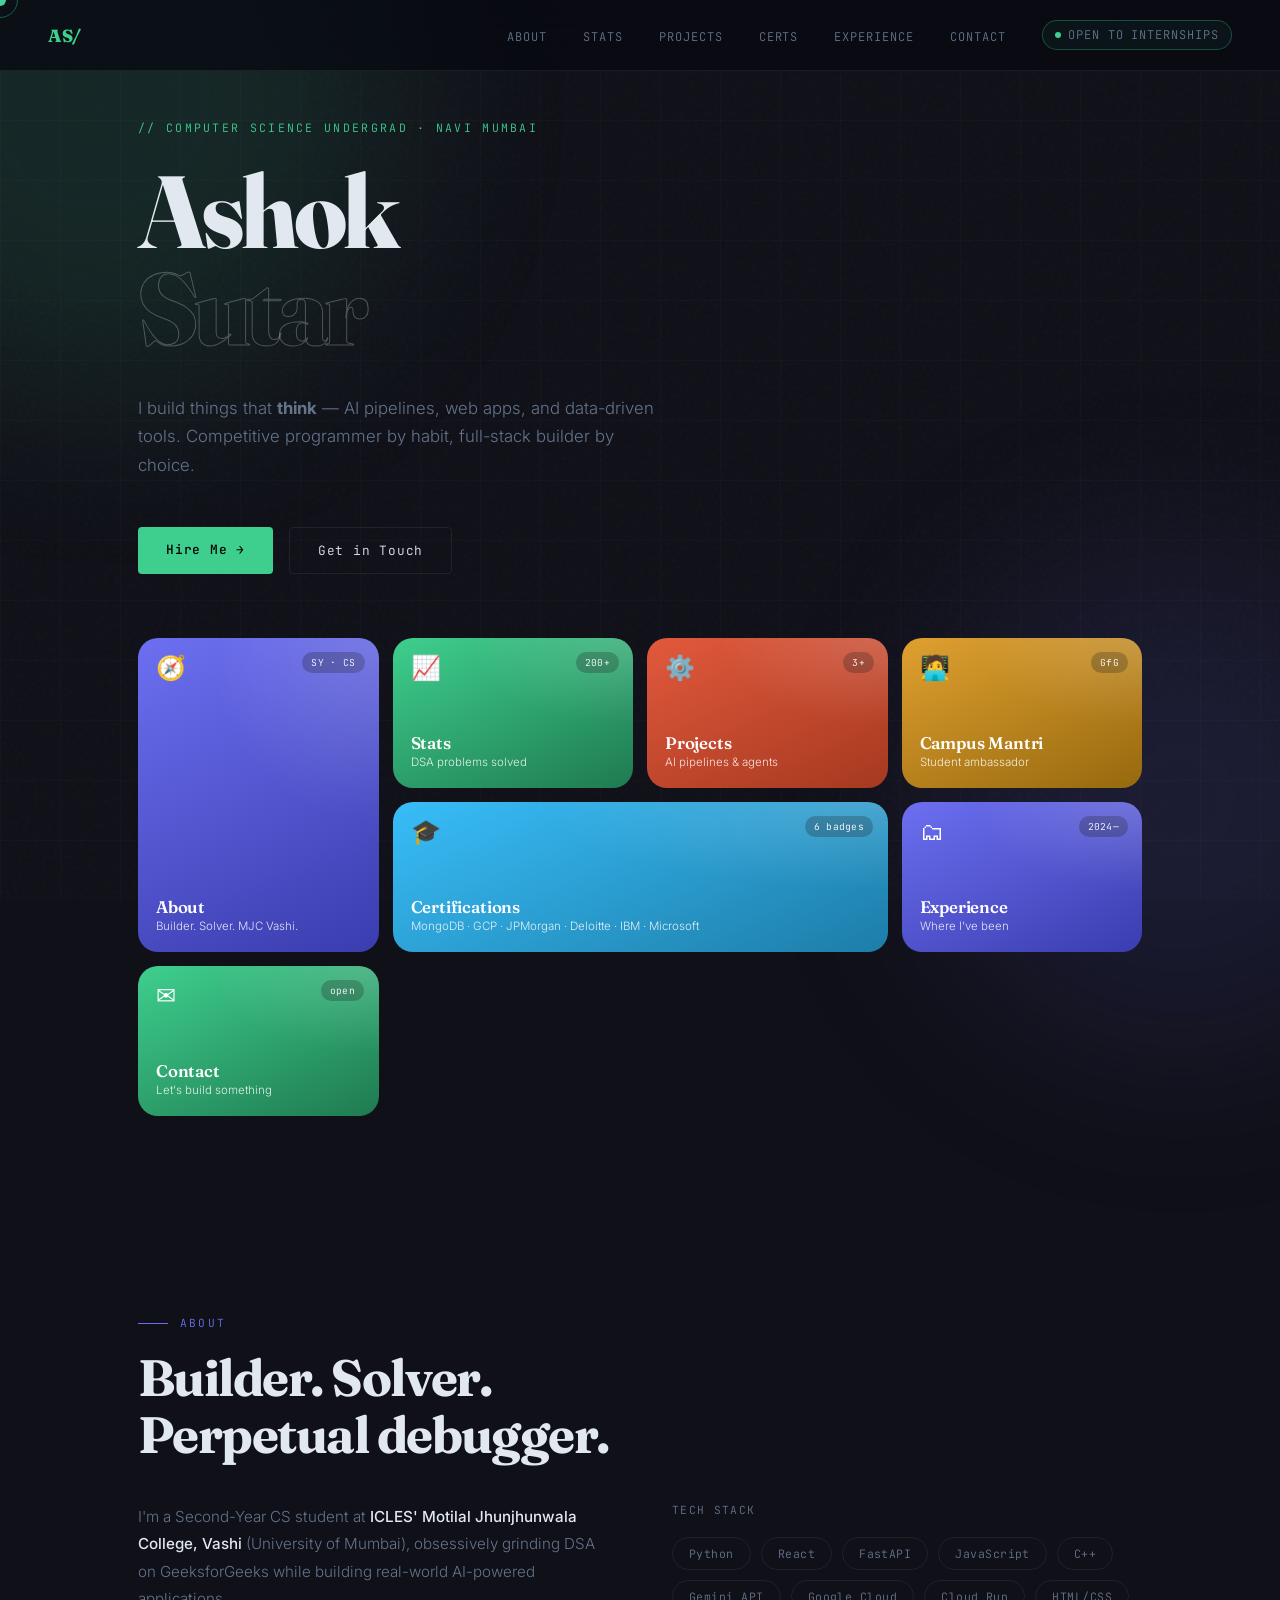
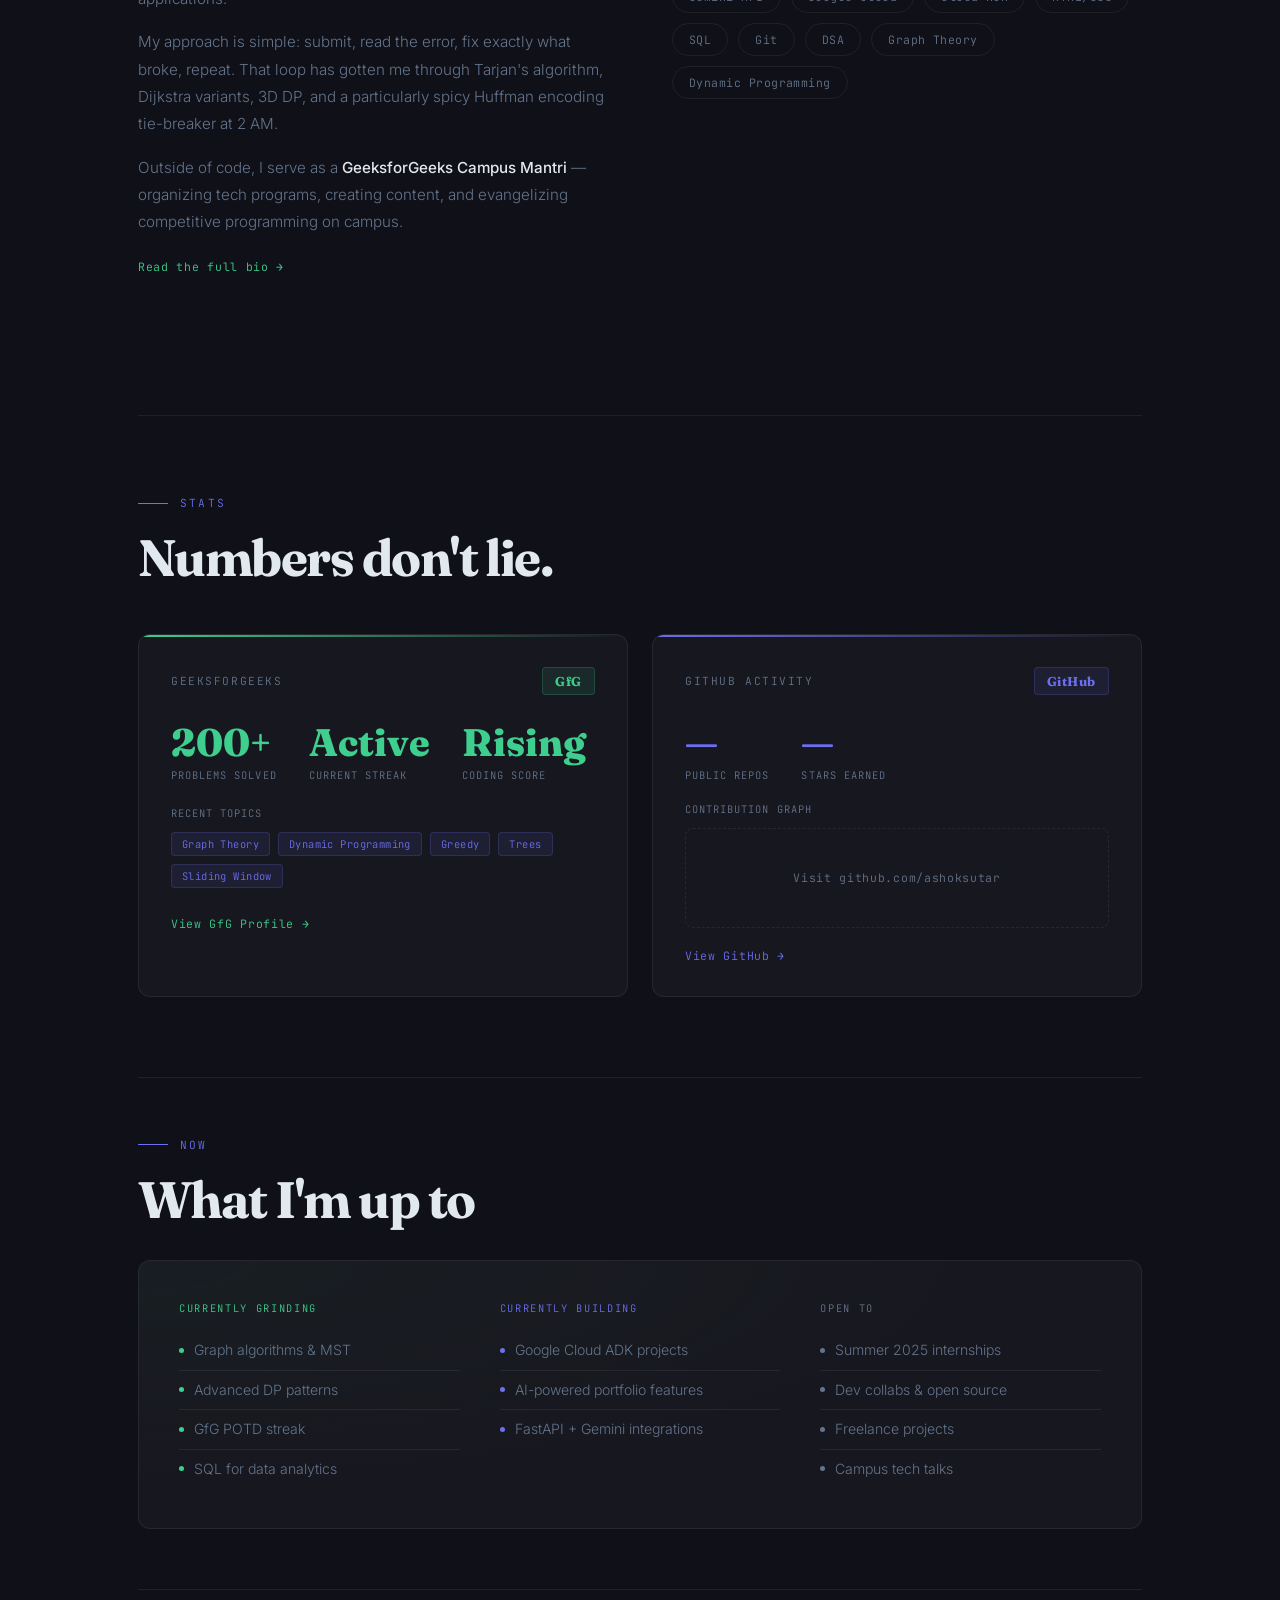
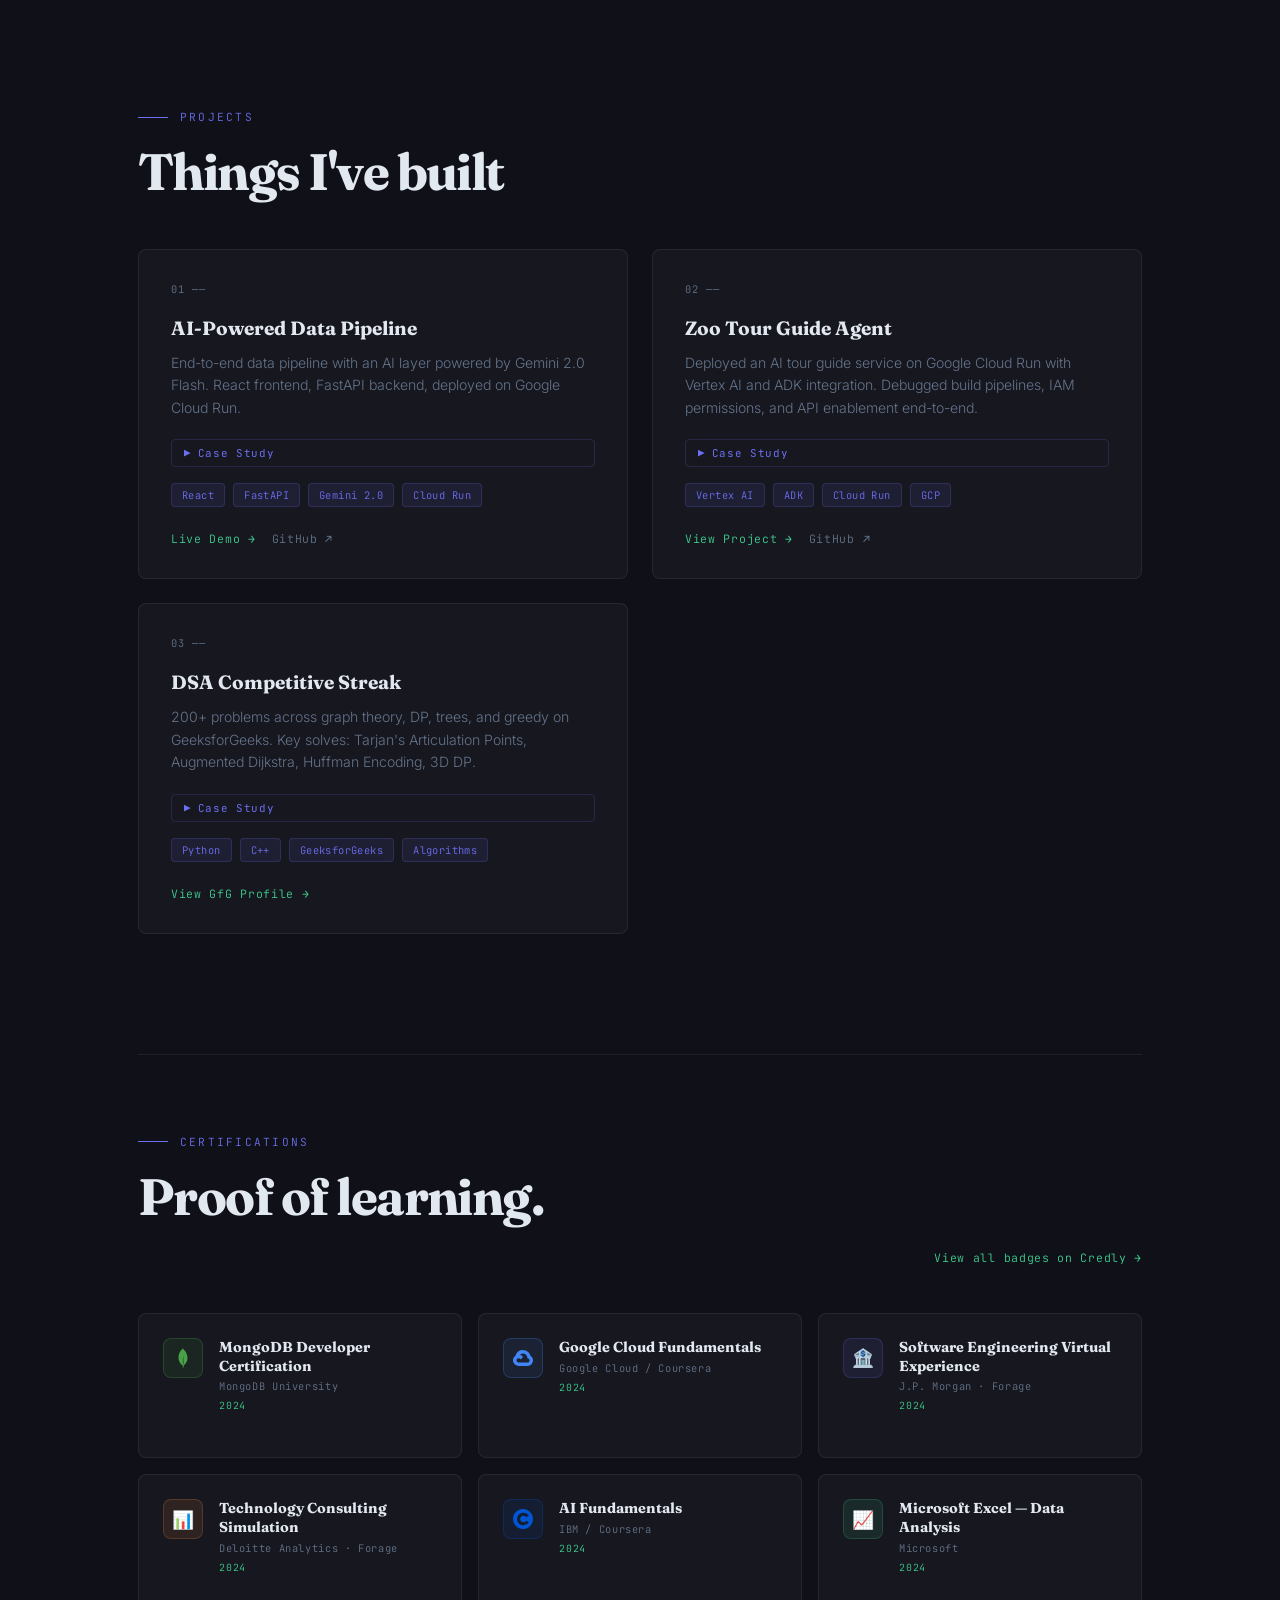
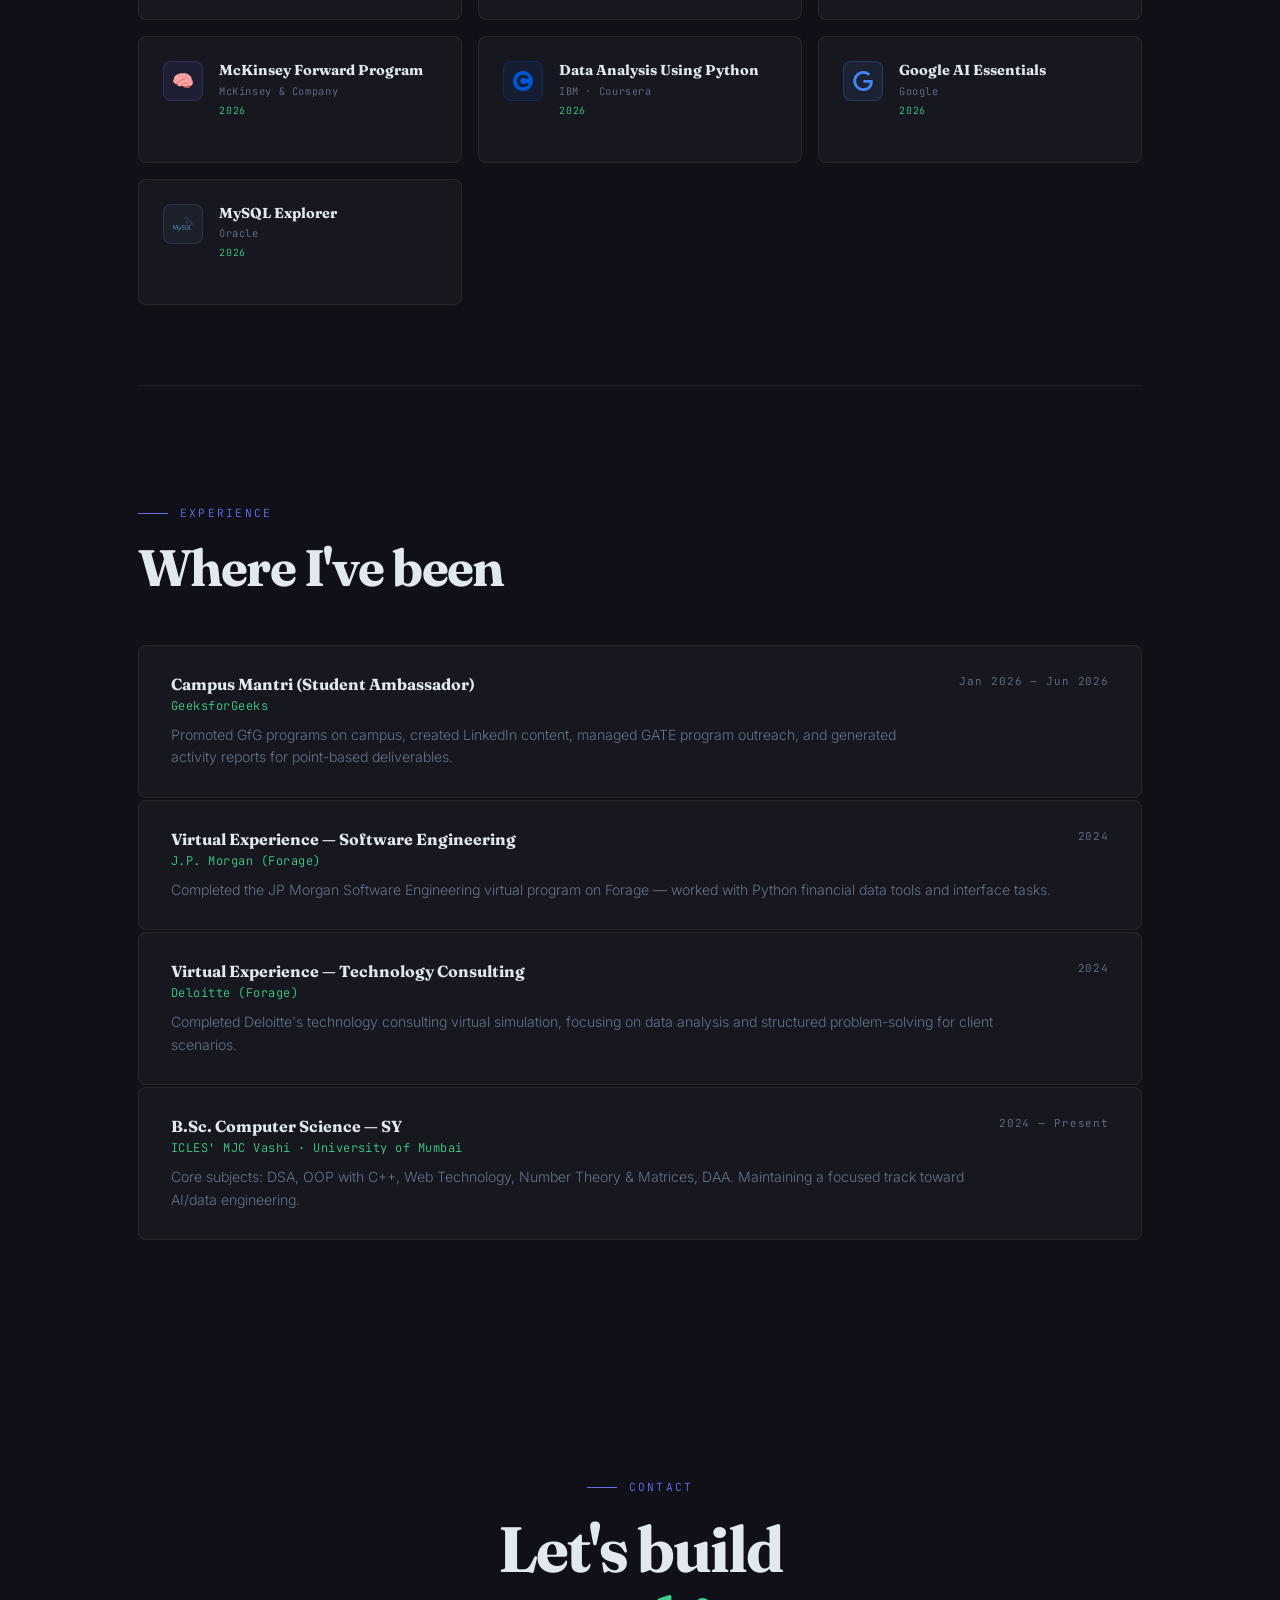
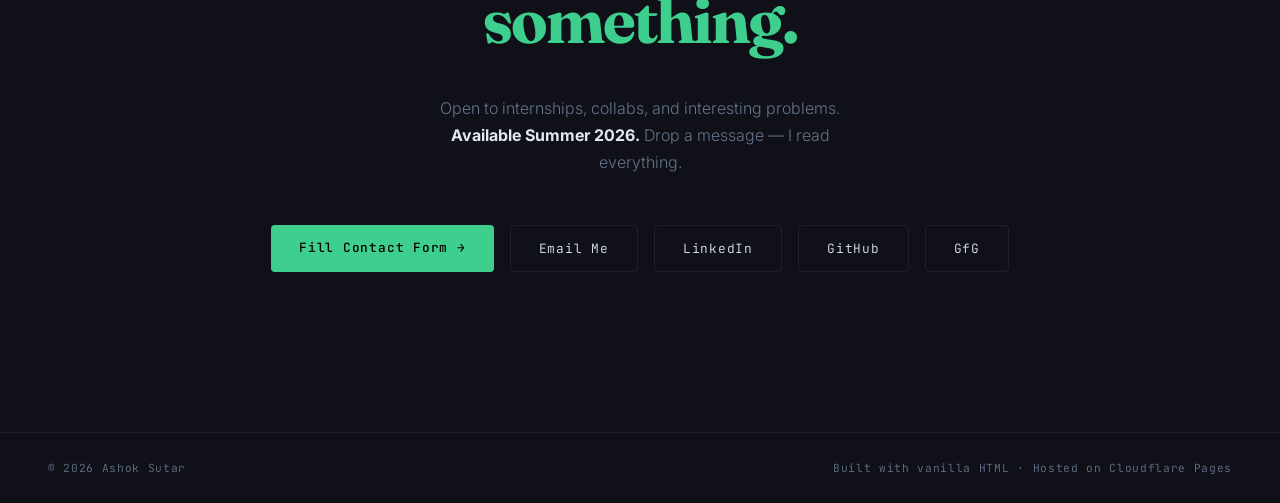
==== Website Data/index.html @ 2253611f "Revert Credly link to hyphenated username" ====
<!DOCTYPE html>
<html lang="en">
<head>
  <meta charset="UTF-8" />
  <meta name="viewport" content="width=device-width, initial-scale=1.0" />
  <title>Ashok | CS Undergrad & Builder</title>
  <link rel="icon" type="image/svg+xml" href="/favicon.svg" />
  <link rel="icon" type="image/png" sizes="32x32" href="/favicon-32.png" />
  <link rel="icon" type="image/png" sizes="16x16" href="/favicon-16.png" />
  <link rel="apple-touch-icon" sizes="180x180" href="/apple-touch-icon.png" />
  <link rel="icon" type="image/png" sizes="192x192" href="/icon-192.png" />

  <meta name="description" content="Ashok Sutar — CS undergrad and builder. AI pipelines, web apps, and data-driven tools. 200+ DSA problems solved." />
  <meta property="og:type" content="website" />
  <meta property="og:url" content="https://ashoksutar.me/" />
  <meta property="og:title" content="Ashok Sutar | CS Undergrad & Builder" />
  <meta property="og:description" content="I build things that think — AI pipelines, web apps, and data-driven tools. Competitive programmer by habit, full-stack builder by choice." />
  <meta property="og:image" content="https://ashoksutar.me/og-image.png" />
  <meta property="og:image:width" content="1200" />
  <meta property="og:image:height" content="630" />
  <meta name="twitter:card" content="summary_large_image" />
  <meta name="twitter:title" content="Ashok Sutar | CS Undergrad & Builder" />
  <meta name="twitter:description" content="I build things that think — AI pipelines, web apps, and data-driven tools." />
  <meta name="twitter:image" content="https://ashoksutar.me/og-image.png" />
  <meta name="theme-color" content="#101018" />
  <link rel="preconnect" href="https://fonts.googleapis.com" />
  <link rel="preconnect" href="https://fonts.gstatic.com" crossorigin />
  <link href="https://fonts.googleapis.com/css2?family=Fraunces:ital,opsz,wght@0,9..144,400;0,9..144,600;0,9..144,700;1,9..144,500&family=JetBrains+Mono:wght@400;500;600&family=Inter:wght@300;400;500;600&display=swap" rel="stylesheet" />
  <style>
    *, *::before, *::after { box-sizing: border-box; margin: 0; padding: 0; }

    :root {
      --bg: #101018;
      --surface: #0d1117;
      --border: rgba(255,255,255,0.07);
      --accent: #3ECF8E;
      --accent2: #6C6FF0;
      --coral: #E2593D;
      --gold: #E0A030;
      --sky: #38BDF8;
      --text: #e2e8f0;
      --muted: #64748b;
      --card: rgba(255,255,255,0.03);
    }

    html { scroll-behavior: smooth; }

    body {
      background: var(--bg);
      color: var(--text);
      font-family: 'Inter', sans-serif;
      font-weight: 300;
      overflow-x: hidden;
      cursor: none;
    }

    /* Custom cursor */
    #cursor {
      width: 12px; height: 12px;
      background: var(--accent);
      border-radius: 50%;
      position: fixed;
      pointer-events: none;
      z-index: 9999;
      transform: translate(-50%, -50%);
      transition: transform 0.08s, width 0.2s, height 0.2s, opacity 0.2s;
      mix-blend-mode: screen;
    }
    #cursor-ring {
      width: 36px; height: 36px;
      border: 1px solid rgba(62,207,142,0.4);
      border-radius: 50%;
      position: fixed;
      pointer-events: none;
      z-index: 9998;
      transform: translate(-50%, -50%);
      transition: transform 0.18s ease, width 0.2s, height 0.2s;
    }

    body::before {
      content: '';
      position: fixed;
      inset: 0;
      background-image: url("data:image/svg+xml,%3Csvg viewBox='0 0 256 256' xmlns='http://www.w3.org/2000/svg'%3E%3Cfilter id='noise'%3E%3CfeTurbulence type='fractalNoise' baseFrequency='0.9' numOctaves='4' stitchTiles='stitch'/%3E%3C/filter%3E%3Crect width='100%25' height='100%25' filter='url(%23noise)' opacity='0.04'/%3E%3C/svg%3E");
      pointer-events: none;
      z-index: 0;
      opacity: 0.6;
    }

    body::after {
      content: '';
      position: fixed;
      inset: 0;
      background-image:
        linear-gradient(rgba(255,255,255,0.02) 1px, transparent 1px),
        linear-gradient(90deg, rgba(255,255,255,0.02) 1px, transparent 1px);
      background-size: 60px 60px;
      pointer-events: none;
      z-index: 0;
    }

    /* NAV */
    nav {
      position: fixed;
      top: 0; left: 0; right: 0;
      z-index: 100;
      padding: 20px 48px;
      display: flex;
      justify-content: space-between;
      align-items: center;
      background: rgba(6,8,16,0.7);
      backdrop-filter: blur(16px);
      border-bottom: 1px solid var(--border);
    }
    .nav-logo {
      font-family: 'Fraunces', serif;
      font-weight: 800;
      font-size: 1.1rem;
      letter-spacing: -0.02em;
      color: var(--accent);
    }
    .nav-links {
      display: flex;
      gap: 36px;
      list-style: none;
      align-items: center;
    }
    .nav-links a {
      font-family: 'JetBrains Mono', monospace;
      font-size: 0.75rem;
      color: var(--muted);
      text-decoration: none;
      letter-spacing: 0.08em;
      text-transform: uppercase;
      transition: color 0.2s;
    }
    .nav-links a:hover { color: var(--accent); }

    /* Open to Work badge in nav */
    .nav-otw {
      display: flex;
      align-items: center;
      gap: 7px;
      font-family: 'JetBrains Mono', monospace;
      font-size: 0.68rem;
      letter-spacing: 0.06em;
      color: var(--accent);
      border: 1px solid rgba(62,207,142,0.3);
      padding: 6px 12px;
      border-radius: 100px;
      background: rgba(62,207,142,0.06);
      text-decoration: none;
      transition: all 0.2s;
      white-space: nowrap;
    }
    .nav-otw:hover { background: rgba(62,207,142,0.12); border-color: var(--accent); }
    .nav-otw-dot {
      width: 6px; height: 6px;
      background: var(--accent);
      border-radius: 50%;
      animation: pulse 1.8s infinite;
      flex-shrink: 0;
    }
    @keyframes pulse {
      0%, 100% { opacity: 1; transform: scale(1); }
      50% { opacity: 0.4; transform: scale(0.7); }
    }

    section { position: relative; z-index: 1; }

    /* HERO */
    #hero {
      min-height: 100vh;
      display: flex;
      flex-direction: column;
      justify-content: center;
      padding: 120px 48px 80px;
      max-width: 1100px;
      margin: 0 auto;
    }

    .hero-label {
      font-family: 'JetBrains Mono', monospace;
      font-size: 0.72rem;
      letter-spacing: 0.2em;
      color: var(--accent);
      text-transform: uppercase;
      margin-bottom: 28px;
      opacity: 0;
      animation: fadeUp 0.6s 0.2s forwards;
    }

    h1 {
      font-family: 'Fraunces', serif;
      font-weight: 800;
      font-size: clamp(3.5rem, 8vw, 7rem);
      line-height: 0.95;
      letter-spacing: -0.04em;
      opacity: 0;
      animation: fadeUp 0.7s 0.35s forwards;
    }

    h1 .line-2 {
      display: block;
      color: transparent;
      -webkit-text-stroke: 1px rgba(255,255,255,0.25);
    }

    h1 .highlight {
      position: relative;
      display: inline-block;
    }
    h1 .highlight::after {
      content: '';
      position: absolute;
      bottom: 6px; left: 0; right: 0;
      height: 4px;
      background: var(--accent);
      transform: scaleX(0);
      transform-origin: left;
      animation: lineReveal 0.5s 1s forwards;
    }

    @keyframes lineReveal { to { transform: scaleX(1); } }

    .hero-sub {
      max-width: 520px;
      font-size: 1.05rem;
      line-height: 1.7;
      color: var(--muted);
      margin-top: 36px;
      opacity: 0;
      animation: fadeUp 0.6s 0.55s forwards;
    }

    .hero-cta {
      display: flex;
      gap: 16px;
      margin-top: 48px;
      flex-wrap: wrap;
      opacity: 0;
      animation: fadeUp 0.6s 0.7s forwards;
    }

    .btn {
      font-family: 'JetBrains Mono', monospace;
      font-size: 0.8rem;
      letter-spacing: 0.06em;
      padding: 14px 28px;
      border-radius: 4px;
      text-decoration: none;
      transition: all 0.2s;
      cursor: none;
    }
    .btn-primary {
      background: var(--accent);
      color: #000;
      font-weight: 500;
    }
    .btn-primary:hover { background: #86efac; transform: translateY(-2px); }
    .btn-ghost {
      border: 1px solid var(--border);
      color: var(--text);
    }
    .btn-ghost:hover { border-color: var(--accent); color: var(--accent); transform: translateY(-2px); }

    .hero-stats {
      display: flex;
      gap: 48px;
      margin-top: 72px;
      padding-top: 40px;
      border-top: 1px solid var(--border);
      opacity: 0;
      animation: fadeUp 0.6s 0.85s forwards;
      flex-wrap: wrap;
    }
    .stat-num {
      font-family: 'Fraunces', serif;
      font-size: 2rem;
      font-weight: 800;
      color: var(--accent);
    }
    .stat-num.loading {
      opacity: 0.4;
      font-size: 1.2rem;
    }
    .stat-label {
      font-family: 'JetBrains Mono', monospace;
      font-size: 0.7rem;
      letter-spacing: 0.1em;
      color: var(--muted);
      text-transform: uppercase;
      margin-top: 4px;
    }

    @keyframes fadeUp {
      from { opacity: 0; transform: translateY(24px); }
      to { opacity: 1; transform: translateY(0); }
    }

    /* SPRINGBOARD TILE GRID */
    .springboard {
      display: grid;
      grid-template-columns: repeat(4, 1fr);
      grid-auto-rows: 150px;
      gap: 14px;
      margin-top: 64px;
      opacity: 0;
      animation: fadeUp 0.6s 0.85s forwards;
    }
    .tile {
      position: relative;
      border-radius: 20px;
      padding: 18px;
      display: flex;
      flex-direction: column;
      justify-content: space-between;
      text-decoration: none;
      color: #fff;
      overflow: hidden;
      cursor: none;
      transition: transform 0.25s cubic-bezier(.2,.8,.2,1), box-shadow 0.25s;
      isolation: isolate;
    }
    .tile:hover { transform: translateY(-5px) scale(1.02); box-shadow: 0 16px 34px rgba(0,0,0,0.4); }
    .tile::after {
      content: '';
      position: absolute; inset: 0;
      background: radial-gradient(120% 100% at 100% 0%, rgba(255,255,255,0.16), transparent 60%);
      pointer-events: none;
    }
    .tile-glyph { font-size: 1.5rem; line-height: 1; }
    .tile-title {
      font-family: 'Fraunces', serif;
      font-weight: 600;
      font-size: 1.05rem;
      letter-spacing: -0.01em;
      margin-top: auto;
    }
    .tile-sub {
      font-family: 'Inter', sans-serif;
      font-size: 0.72rem;
      opacity: 0.85;
      margin-top: 2px;
      line-height: 1.3;
    }
    .tile-tag {
      position: absolute; top: 14px; right: 14px;
      font-family: 'JetBrains Mono', monospace;
      font-size: 0.6rem;
      padding: 4px 9px;
      border-radius: 999px;
      background: rgba(0,0,0,0.25);
      backdrop-filter: blur(4px);
      letter-spacing: 0.03em;
    }
    .t-forest { background: linear-gradient(155deg, var(--accent), #1F7A50); }
    .t-indigo { background: linear-gradient(155deg, var(--accent2), #3A3DAE); }
    .t-coral  { background: linear-gradient(155deg, var(--coral), #A5391F); }
    .t-sky    { background: linear-gradient(155deg, var(--sky), #1D7DA8); }
    .t-gold   { background: linear-gradient(155deg, var(--gold), #96690E); }
    .t-span2  { grid-column: span 2; }
    .t-row2   { grid-row: span 2; }

    @media (max-width: 768px) {
      .springboard { grid-template-columns: repeat(2, 1fr); grid-auto-rows: 130px; }
      .t-row2 { grid-row: span 1; }
    }

    /* ABOUT */
    #about {
      padding: 120px 48px;
      max-width: 1100px;
      margin: 0 auto;
    }

    .section-tag {
      font-family: 'JetBrains Mono', monospace;
      font-size: 0.7rem;
      letter-spacing: 0.2em;
      color: var(--accent2);
      text-transform: uppercase;
      margin-bottom: 20px;
      display: flex;
      align-items: center;
      gap: 12px;
    }
    .section-tag::before {
      content: '';
      width: 30px;
      height: 1px;
      background: var(--accent2);
    }

    h2 {
      font-family: 'Fraunces', serif;
      font-weight: 700;
      font-size: clamp(2rem, 4vw, 3.2rem);
      letter-spacing: -0.03em;
      line-height: 1.1;
      margin-bottom: 40px;
    }

    .about-grid {
      display: grid;
      grid-template-columns: 1fr 1fr;
      gap: 64px;
      align-items: start;
    }

    .about-text p {
      color: var(--muted);
      line-height: 1.8;
      font-size: 0.95rem;
      margin-bottom: 16px;
    }
    .about-text p strong { color: var(--text); font-weight: 500; }

    .skills-grid {
      display: flex;
      flex-wrap: wrap;
      gap: 10px;
    }

    .skill-pill {
      font-family: 'JetBrains Mono', monospace;
      font-size: 0.72rem;
      padding: 8px 16px;
      border: 1px solid var(--border);
      border-radius: 100px;
      color: var(--muted);
      transition: all 0.2s;
      letter-spacing: 0.04em;
    }
    .skill-pill:hover {
      border-color: var(--accent);
      color: var(--accent);
      background: rgba(62,207,142,0.05);
    }

    /* DSA STATS */
    #dsa-stats {
      padding: 80px 48px;
      max-width: 1100px;
      margin: 0 auto;
    }

    .stats-wrapper {
      display: grid;
      grid-template-columns: 1fr 1fr;
      gap: 24px;
      margin-top: 48px;
    }

    .stats-card {
      background: var(--card);
      border: 1px solid var(--border);
      border-radius: 12px;
      padding: 32px;
      transition: all 0.3s;
      position: relative;
      overflow: hidden;
    }
    .stats-card::before {
      content: '';
      position: absolute;
      top: 0; left: 0; right: 0;
      height: 2px;
      background: linear-gradient(90deg, var(--accent), transparent);
    }
    .stats-card.accent2::before {
      background: linear-gradient(90deg, var(--accent2), transparent);
    }
    .stats-card:hover { border-color: rgba(255,255,255,0.14); transform: translateY(-3px); }

    .stats-card-header {
      display: flex;
      align-items: center;
      justify-content: space-between;
      margin-bottom: 28px;
    }
    .stats-card-title {
      font-family: 'JetBrains Mono', monospace;
      font-size: 0.7rem;
      letter-spacing: 0.14em;
      text-transform: uppercase;
      color: var(--muted);
    }
    .stats-card-logo {
      font-family: 'Fraunces', serif;
      font-size: 0.8rem;
      font-weight: 700;
      padding: 5px 12px;
      border-radius: 4px;
      letter-spacing: 0.04em;
    }
    .logo-gfg { background: rgba(62,207,142,0.1); color: var(--accent); border: 1px solid rgba(62,207,142,0.2); }
    .logo-gh { background: rgba(108,111,240,0.1); color: var(--accent2); border: 1px solid rgba(108,111,240,0.2); }

    .stats-numbers {
      display: flex;
      gap: 32px;
      flex-wrap: wrap;
    }
    .stats-num-item { }
    .stats-big-num {
      font-family: 'Fraunces', serif;
      font-size: 2.4rem;
      font-weight: 800;
      color: var(--accent);
      line-height: 1;
      transition: all 0.3s;
    }
    .stats-big-num.purple { color: var(--accent2); }
    .stats-big-num.loading-num {
      font-size: 1rem;
      opacity: 0.4;
      font-family: 'JetBrains Mono', monospace;
    }
    .stats-num-label {
      font-family: 'JetBrains Mono', monospace;
      font-size: 0.65rem;
      color: var(--muted);
      letter-spacing: 0.1em;
      text-transform: uppercase;
      margin-top: 6px;
    }

    /* GitHub contribution graph */
    .gh-graph-container {
      margin-top: 20px;
    }
    .gh-graph-img {
      width: 100%;
      border-radius: 8px;
      opacity: 0.85;
      filter: saturate(0.8) hue-rotate(100deg) brightness(0.9);
      transition: opacity 0.3s;
    }
    .gh-graph-img:hover { opacity: 1; }
    .gh-graph-fallback {
      display: flex;
      align-items: center;
      justify-content: center;
      height: 100px;
      border: 1px dashed var(--border);
      border-radius: 8px;
      font-family: 'JetBrains Mono', monospace;
      font-size: 0.72rem;
      color: var(--muted);
      letter-spacing: 0.06em;
    }

    /* Activity mini-grid */
    .activity-grid {
      display: flex;
      flex-wrap: wrap;
      gap: 3px;
      margin-top: 20px;
    }
    .activity-cell {
      width: 12px;
      height: 12px;
      border-radius: 2px;
      background: var(--border);
      transition: background 0.3s;
    }
    .activity-cell.l1 { background: rgba(62,207,142,0.2); }
    .activity-cell.l2 { background: rgba(62,207,142,0.45); }
    .activity-cell.l3 { background: rgba(62,207,142,0.7); }
    .activity-cell.l4 { background: var(--accent); }

    /* PROJECTS */
    #projects {
      padding: 120px 48px;
      max-width: 1100px;
      margin: 0 auto;
    }

    .projects-grid {
      display: grid;
      grid-template-columns: repeat(auto-fill, minmax(320px, 1fr));
      gap: 24px;
      margin-top: 48px;
    }

    .project-card {
      background: var(--card);
      border: 1px solid var(--border);
      border-radius: 8px;
      padding: 32px;
      transition: all 0.3s;
      position: relative;
      overflow: hidden;
      display: flex;
      flex-direction: column;
    }
    .project-card::before {
      content: '';
      position: absolute;
      top: 0; left: 0; right: 0;
      height: 2px;
      background: linear-gradient(90deg, var(--accent), var(--accent2));
      transform: scaleX(0);
      transform-origin: left;
      transition: transform 0.3s;
    }
    .project-card:hover { border-color: rgba(255,255,255,0.15); transform: translateY(-4px); }
    .project-card:hover::before { transform: scaleX(1); }

    .project-num {
      font-family: 'JetBrains Mono', monospace;
      font-size: 0.65rem;
      color: var(--muted);
      letter-spacing: 0.1em;
      margin-bottom: 20px;
    }

    .project-title {
      font-family: 'Fraunces', serif;
      font-size: 1.2rem;
      font-weight: 700;
      margin-bottom: 12px;
    }

    .project-desc {
      font-size: 0.88rem;
      color: var(--muted);
      line-height: 1.6;
      margin-bottom: 20px;
    }

    /* Case study expand */
    .case-study-toggle {
      font-family: 'JetBrains Mono', monospace;
      font-size: 0.68rem;
      color: var(--accent2);
      letter-spacing: 0.06em;
      background: none;
      border: 1px solid rgba(108,111,240,0.2);
      padding: 6px 12px;
      border-radius: 4px;
      cursor: none;
      transition: all 0.2s;
      margin-bottom: 16px;
      display: inline-flex;
      align-items: center;
      gap: 6px;
    }
    .case-study-toggle:hover { background: rgba(108,111,240,0.08); border-color: var(--accent2); }

    .case-study-body {
      display: none;
      margin-bottom: 20px;
      padding: 20px;
      background: rgba(108,111,240,0.04);
      border: 1px solid rgba(108,111,240,0.1);
      border-radius: 8px;
      animation: fadeUp 0.3s forwards;
    }
    .case-study-body.open { display: block; }

    .cs-row {
      display: grid;
      grid-template-columns: 80px 1fr;
      gap: 12px;
      margin-bottom: 14px;
      font-size: 0.82rem;
    }
    .cs-row:last-child { margin-bottom: 0; }
    .cs-label {
      font-family: 'JetBrains Mono', monospace;
      font-size: 0.65rem;
      color: var(--accent2);
      letter-spacing: 0.08em;
      text-transform: uppercase;
      padding-top: 2px;
    }
    .cs-value { color: var(--muted); line-height: 1.5; }

    .project-tags {
      display: flex;
      flex-wrap: wrap;
      gap: 8px;
      margin-bottom: 24px;
    }
    .project-tag {
      font-family: 'JetBrains Mono', monospace;
      font-size: 0.65rem;
      padding: 4px 10px;
      background: rgba(108,111,240,0.1);
      border: 1px solid rgba(108,111,240,0.2);
      border-radius: 4px;
      color: var(--accent2);
      letter-spacing: 0.04em;
    }

    .project-links {
      display: flex;
      gap: 16px;
      flex-wrap: wrap;
      margin-top: auto;
    }

    .project-link {
      font-family: 'JetBrains Mono', monospace;
      font-size: 0.72rem;
      color: var(--accent);
      text-decoration: none;
      letter-spacing: 0.06em;
      display: inline-flex;
      align-items: center;
      gap: 8px;
      transition: gap 0.2s;
    }
    .project-link:hover { gap: 14px; }
    .project-link.secondary { color: var(--muted); }
    .project-link.secondary:hover { color: var(--text); }

    /* CERTIFICATIONS */
    #certifications {
      padding: 80px 48px;
      max-width: 1100px;
      margin: 0 auto;
    }

    .certs-grid {
      display: grid;
      grid-template-columns: repeat(auto-fill, minmax(260px, 1fr));
      gap: 16px;
      margin-top: 48px;
    }

    .cert-card {
      background: var(--card);
      border: 1px solid var(--border);
      border-radius: 8px;
      padding: 24px;
      transition: all 0.2s;
      display: flex;
      align-items: flex-start;
      gap: 16px;
      text-decoration: none;
      color: inherit;
      cursor: pointer;
      position: relative;
    }
    .cert-card:hover { border-color: rgba(62,207,142,0.35); background: rgba(255,255,255,0.04); }
    .cert-card:hover .cert-link { opacity: 1; transform: translateX(0); }

    .cert-link {
      font-family: 'JetBrains Mono', monospace;
      font-size: 0.6rem;
      letter-spacing: 0.06em;
      color: var(--accent);
      opacity: 0;
      transform: translateX(-4px);
      transition: all 0.2s;
      margin-top: 8px;
    }

    .cert-icon {
      width: 40px; height: 40px;
      border-radius: 8px;
      display: flex;
      align-items: center;
      justify-content: center;
      font-size: 1.1rem;
      flex-shrink: 0;
    }
    .cert-icon svg { width: 20px; height: 20px; fill: currentColor; }
    .cert-icon.green { background: rgba(62,207,142,0.1); border: 1px solid rgba(62,207,142,0.2); }
    .cert-icon.purple { background: rgba(108,111,240,0.1); border: 1px solid rgba(108,111,240,0.2); }
    .cert-icon.blue { background: rgba(56,189,248,0.1); border: 1px solid rgba(56,189,248,0.2); }
    .cert-icon.orange { background: rgba(251,146,60,0.1); border: 1px solid rgba(251,146,60,0.2); }

    .cert-info { flex: 1; }
    .cert-name {
      font-family: 'Fraunces', serif;
      font-weight: 700;
      font-size: 0.9rem;
      margin-bottom: 4px;
      line-height: 1.3;
    }
    .cert-issuer {
      font-family: 'JetBrains Mono', monospace;
      font-size: 0.65rem;
      letter-spacing: 0.06em;
      color: var(--muted);
      margin-bottom: 6px;
    }
    .cert-year {
      font-family: 'JetBrains Mono', monospace;
      font-size: 0.62rem;
      color: var(--accent);
      letter-spacing: 0.08em;
    }

    /* NOW / CURRENTLY LEARNING */
    #now {
      padding: 60px 48px;
      max-width: 1100px;
      margin: 0 auto;
    }

    .now-card {
      background: var(--card);
      border: 1px solid var(--border);
      border-radius: 12px;
      padding: 40px;
      display: grid;
      grid-template-columns: 1fr 1fr 1fr;
      gap: 40px;
      position: relative;
      overflow: hidden;
    }
    .now-card::before {
      content: '';
      position: absolute;
      inset: 0;
      background: radial-gradient(ellipse at top left, rgba(62,207,142,0.04) 0%, transparent 60%);
      pointer-events: none;
    }

    .now-col-label {
      font-family: 'JetBrains Mono', monospace;
      font-size: 0.65rem;
      letter-spacing: 0.16em;
      text-transform: uppercase;
      color: var(--accent);
      margin-bottom: 16px;
    }
    .now-col-label.purple { color: var(--accent2); }
    .now-col-label.muted { color: var(--muted); }

    .now-item {
      font-size: 0.88rem;
      color: var(--muted);
      line-height: 1.6;
      padding: 8px 0;
      border-bottom: 1px solid var(--border);
      display: flex;
      align-items: center;
      gap: 10px;
    }
    .now-item:last-child { border-bottom: none; }
    .now-dot {
      width: 5px; height: 5px;
      border-radius: 50%;
      background: var(--accent);
      flex-shrink: 0;
    }
    .now-dot.purple { background: var(--accent2); }
    .now-dot.muted { background: var(--muted); }

    /* EXPERIENCE */
    #experience {
      padding: 120px 48px;
      max-width: 1100px;
      margin: 0 auto;
    }

    .exp-list {
      margin-top: 48px;
      display: flex;
      flex-direction: column;
      gap: 2px;
    }

    .exp-item {
      border: 1px solid var(--border);
      border-radius: 8px;
      padding: 28px 32px;
      display: grid;
      grid-template-columns: 1fr auto;
      gap: 16px;
      transition: all 0.2s;
      background: var(--card);
    }
    .exp-item:hover { border-color: rgba(255,255,255,0.14); background: rgba(255,255,255,0.04); }

    .exp-role {
      font-family: 'Fraunces', serif;
      font-weight: 700;
      font-size: 1rem;
      margin-bottom: 4px;
    }
    .exp-org {
      font-family: 'JetBrains Mono', monospace;
      font-size: 0.75rem;
      color: var(--accent);
      margin-bottom: 10px;
      letter-spacing: 0.04em;
    }
    .exp-desc {
      font-size: 0.88rem;
      color: var(--muted);
      line-height: 1.6;
    }
    .exp-date {
      font-family: 'JetBrains Mono', monospace;
      font-size: 0.68rem;
      color: var(--muted);
      letter-spacing: 0.08em;
      white-space: nowrap;
      text-align: right;
    }

    /* CONTACT */
    #contact {
      padding: 120px 48px 160px;
      max-width: 1100px;
      margin: 0 auto;
      text-align: center;
    }

    #contact h2 {
      font-size: clamp(2.5rem, 5vw, 4.5rem);
    }

    .contact-sub {
      color: var(--muted);
      font-size: 1rem;
      margin: 20px auto 48px;
      max-width: 440px;
      line-height: 1.7;
    }

    .contact-links {
      display: flex;
      justify-content: center;
      gap: 16px;
      flex-wrap: wrap;
    }

    /* FOOTER */
    footer {
      border-top: 1px solid var(--border);
      padding: 28px 48px;
      display: flex;
      justify-content: space-between;
      align-items: center;
      position: relative;
      z-index: 1;
    }
    footer span {
      font-family: 'JetBrains Mono', monospace;
      font-size: 0.7rem;
      color: var(--muted);
      letter-spacing: 0.06em;
    }

    .orb {
      position: fixed;
      border-radius: 50%;
      filter: blur(100px);
      pointer-events: none;
      z-index: 0;
      opacity: 0.12;
    }
    .orb-1 { width: 600px; height: 600px; background: #3ECF8E; top: -200px; left: -200px; }
    .orb-2 { width: 500px; height: 500px; background: #6C6FF0; bottom: -150px; right: -150px; }

    .reveal { opacity: 0; transform: translateY(30px); transition: opacity 0.7s, transform 0.7s; }
    .reveal.visible { opacity: 1; transform: translateY(0); }

    /* Divider */
    .section-divider {
      max-width: 1100px;
      margin: 0 auto;
      padding: 0 48px;
      position: relative;
      z-index: 1;
    }
    .section-divider hr {
      border: none;
      border-top: 1px solid var(--border);
    }

    @media (max-width: 768px) {
      nav { padding: 18px 24px; }
      .nav-links { display: none; }
      #hero, #about, #projects, #experience, #contact, #dsa-stats, #certifications, #now { padding-left: 24px; padding-right: 24px; }
      .about-grid { grid-template-columns: 1fr; gap: 40px; }
      .stats-wrapper { grid-template-columns: 1fr; }
      .now-card { grid-template-columns: 1fr; gap: 24px; }
      footer { flex-direction: column; gap: 12px; text-align: center; }
      .section-divider { padding: 0 24px; }
    }
  </style>
</head>
<body>

  <div id="cursor"></div>
  <div id="cursor-ring"></div>

  <div class="orb orb-1"></div>
  <div class="orb orb-2"></div>

  <!-- NAV -->
  <nav>
    <div class="nav-logo">AS/</div>
    <ul class="nav-links">
      <li><a href="/about">About</a></li>
      <li><a href="#dsa-stats">Stats</a></li>
      <li><a href="#projects">Projects</a></li>
      <li><a href="#certifications">Certs</a></li>
      <li><a href="#experience">Experience</a></li>
      <li><a href="/contact">Contact</a></li>
      <li><a href="mailto:ashoksutar393@gmail.com" class="nav-otw"><span class="nav-otw-dot"></span>Open to Internships</a></li>
    </ul>
  </nav>

  <!-- HERO -->
  <section id="hero">
    <p class="hero-label">// Computer Science Undergrad · Navi Mumbai</p>
    <h1>
      Ashok<br>
      <span class="line-2">Sutar</span>
    </h1>
    <p class="hero-sub">
      I build things that <strong>think</strong> — AI pipelines, web apps, and data-driven tools.
      Competitive programmer by habit, full-stack builder by choice.
    </p>
    <div class="hero-cta">
      <a href="mailto:ashoksutar393@gmail.com" class="btn btn-primary">Hire Me →</a>
      <a href="/contact" class="btn btn-ghost">Get in Touch</a>
    </div>

    <div class="springboard">
      <a href="/about" class="tile t-indigo t-row2">
        <span class="tile-tag">SY · CS</span>
        <span class="tile-glyph">🧭</span>
        <div>
          <div class="tile-title">About</div>
          <div class="tile-sub">Builder. Solver. MJC Vashi.</div>
        </div>
      </a>
      <a href="#dsa-stats" class="tile t-forest">
        <span class="tile-tag" id="hero-problems">200+</span>
        <span class="tile-glyph">📈</span>
        <div>
          <div class="tile-title">Stats</div>
          <div class="tile-sub">DSA problems solved</div>
        </div>
      </a>
      <a href="#projects" class="tile t-coral">
        <span class="tile-tag">3+</span>
        <span class="tile-glyph">⚙️</span>
        <div>
          <div class="tile-title">Projects</div>
          <div class="tile-sub">AI pipelines & agents</div>
        </div>
      </a>
      <a href="https://www.geeksforgeeks.org/user/ashoksutar/" target="_blank" class="tile t-gold">
        <span class="tile-tag">GfG</span>
        <span class="tile-glyph">🧑‍💻</span>
        <div>
          <div class="tile-title">Campus Mantri</div>
          <div class="tile-sub">Student ambassador</div>
        </div>
      </a>
      <a href="#certifications" class="tile t-sky t-span2">
        <span class="tile-tag">6 badges</span>
        <span class="tile-glyph">🎓</span>
        <div>
          <div class="tile-title">Certifications</div>
          <div class="tile-sub">MongoDB · GCP · JPMorgan · Deloitte · IBM · Microsoft</div>
        </div>
      </a>
      <a href="#experience" class="tile t-indigo">
        <span class="tile-tag">2024—</span>
        <span class="tile-glyph">🗂</span>
        <div>
          <div class="tile-title">Experience</div>
          <div class="tile-sub">Where I've been</div>
        </div>
      </a>
      <a href="/contact" class="tile t-forest">
        <span class="tile-tag">open</span>
        <span class="tile-glyph">✉</span>
        <div>
          <div class="tile-title">Contact</div>
          <div class="tile-sub">Let's build something</div>
        </div>
      </a>
    </div>
  </section>

  <!-- ABOUT -->
  <section id="about">
    <div class="reveal">
      <div class="section-tag">About</div>
      <h2>Builder. Solver.<br>Perpetual debugger.</h2>
    </div>
    <div class="about-grid reveal">
      <div class="about-text">
        <p>
          I'm a Second-Year CS student at <strong>ICLES' Motilal Jhunjhunwala College, Vashi</strong> (University of Mumbai),
          obsessively grinding DSA on GeeksforGeeks while building real-world AI-powered applications.
        </p>
        <p>
          My approach is simple: submit, read the error, fix exactly what broke, repeat.
          That loop has gotten me through Tarjan's algorithm, Dijkstra variants, 3D DP, and a particularly
          spicy Huffman encoding tie-breaker at 2 AM.
        </p>
        <p>
          Outside of code, I serve as a <strong>GeeksforGeeks Campus Mantri</strong> — organizing tech programs,
          creating content, and evangelizing competitive programming on campus.
        </p>
        <p><a href="/about" class="project-link">Read the full bio →</a></p>
      </div>
      <div>
        <p style="font-family:'JetBrains Mono',monospace;font-size:0.7rem;letter-spacing:0.12em;color:var(--muted);text-transform:uppercase;margin-bottom:20px;">Tech Stack</p>
        <div class="skills-grid">
          <span class="skill-pill">Python</span>
          <span class="skill-pill">React</span>
          <span class="skill-pill">FastAPI</span>
          <span class="skill-pill">JavaScript</span>
          <span class="skill-pill">C++</span>
          <span class="skill-pill">Gemini API</span>
          <span class="skill-pill">Google Cloud</span>
          <span class="skill-pill">Cloud Run</span>
          <span class="skill-pill">HTML/CSS</span>
          <span class="skill-pill">SQL</span>
          <span class="skill-pill">Git</span>
          <span class="skill-pill">DSA</span>
          <span class="skill-pill">Graph Theory</span>
          <span class="skill-pill">Dynamic Programming</span>
        </div>
      </div>
    </div>
  </section>

  <div class="section-divider"><hr></div>

  <!-- DSA STATS + GITHUB -->
  <section id="dsa-stats">
    <div class="reveal">
      <div class="section-tag">Stats</div>
      <h2>Numbers don't lie.</h2>
    </div>
    <div class="stats-wrapper reveal">

      <!-- GFG Card -->
      <div class="stats-card">
        <div class="stats-card-header">
          <div class="stats-card-title">GeeksforGeeks</div>
          <div class="stats-card-logo logo-gfg">GfG</div>
        </div>
        <div class="stats-numbers">
          <div class="stats-num-item">
            <div class="stats-big-num" id="gfg-problems">200+</div>
            <div class="stats-num-label">Problems Solved</div>
          </div>
          <div class="stats-num-item">
            <div class="stats-big-num" id="gfg-streak">Active</div>
            <div class="stats-num-label">Current Streak</div>
          </div>
          <div class="stats-num-item">
            <div class="stats-big-num" id="gfg-score">Rising</div>
            <div class="stats-num-label">Coding Score</div>
          </div>
        </div>
        <div style="margin-top:24px;">
          <div style="font-family:'JetBrains Mono',monospace;font-size:0.65rem;letter-spacing:0.1em;color:var(--muted);text-transform:uppercase;margin-bottom:12px;">Recent Topics</div>
          <div style="display:flex;flex-wrap:wrap;gap:8px;">
            <span class="project-tag">Graph Theory</span>
            <span class="project-tag">Dynamic Programming</span>
            <span class="project-tag">Greedy</span>
            <span class="project-tag">Trees</span>
            <span class="project-tag">Sliding Window</span>
          </div>
        </div>
        <div style="margin-top:24px;">
          <a href="https://www.geeksforgeeks.org/user/ashoksutar/" target="_blank" class="project-link">View GfG Profile →</a>
        </div>
      </div>

      <!-- GitHub Card -->
      <div class="stats-card accent2">
        <div class="stats-card-header">
          <div class="stats-card-title">GitHub Activity</div>
          <div class="stats-card-logo logo-gh">GitHub</div>
        </div>
        <div class="stats-numbers" style="margin-bottom:20px;">
          <div class="stats-num-item">
            <div class="stats-big-num purple" id="gh-repos">—</div>
            <div class="stats-num-label">Public Repos</div>
          </div>
          <div class="stats-num-item">
            <div class="stats-big-num purple" id="gh-stars">—</div>
            <div class="stats-num-label">Stars Earned</div>
          </div>
        </div>
        <div class="gh-graph-container">
          <div style="font-family:'JetBrains Mono',monospace;font-size:0.65rem;letter-spacing:0.1em;color:var(--muted);text-transform:uppercase;margin-bottom:12px;">Contribution Graph</div>
          <img
            class="gh-graph-img"
            src="https://ghchart.ssh.surf/ashoksutar"
            alt="GitHub contribution graph"
            onerror="this.style.display='none';document.getElementById('gh-graph-fallback').style.display='flex';"
          />
          <div id="gh-graph-fallback" class="gh-graph-fallback" style="display:none;">
            Visit github.com/ashoksutar
          </div>
        </div>
        <div style="margin-top:16px;">
          <a href="https://github.com/ashoksutar" target="_blank" class="project-link" style="color:var(--accent2);">View GitHub →</a>
        </div>
      </div>

    </div>
  </section>

  <div class="section-divider"><hr></div>

  <!-- CURRENTLY LEARNING / NOW -->
  <section id="now">
    <div class="reveal">
      <div class="section-tag">Now</div>
      <h2 style="margin-bottom:32px;">What I'm up to</h2>
    </div>
    <div class="now-card reveal">
      <div>
        <div class="now-col-label">Currently Grinding</div>
        <div class="now-item"><span class="now-dot"></span>Graph algorithms & MST</div>
        <div class="now-item"><span class="now-dot"></span>Advanced DP patterns</div>
        <div class="now-item"><span class="now-dot"></span>GfG POTD streak</div>
        <div class="now-item"><span class="now-dot"></span>SQL for data analytics</div>
      </div>
      <div>
        <div class="now-col-label purple">Currently Building</div>
        <div class="now-item"><span class="now-dot purple"></span>Google Cloud ADK projects</div>
        <div class="now-item"><span class="now-dot purple"></span>AI-powered portfolio features</div>
        <div class="now-item"><span class="now-dot purple"></span>FastAPI + Gemini integrations</div>
      </div>
      <div>
        <div class="now-col-label muted">Open To</div>
        <div class="now-item"><span class="now-dot muted"></span>Summer 2025 internships</div>
        <div class="now-item"><span class="now-dot muted"></span>Dev collabs & open source</div>
        <div class="now-item"><span class="now-dot muted"></span>Freelance projects</div>
        <div class="now-item"><span class="now-dot muted"></span>Campus tech talks</div>
      </div>
    </div>
  </section>

  <div class="section-divider"><hr></div>

  <!-- PROJECTS -->
  <section id="projects">
    <div class="reveal">
      <div class="section-tag">Projects</div>
      <h2>Things I've built</h2>
    </div>
    <div class="projects-grid reveal">

      <div class="project-card">
        <div class="project-num">01 ——</div>
        <div class="project-title">AI-Powered Data Pipeline</div>
        <p class="project-desc">
          End-to-end data pipeline with an AI layer powered by Gemini 2.0 Flash.
          React frontend, FastAPI backend, deployed on Google Cloud Run.
        </p>
        <button class="case-study-toggle" onclick="toggleCase(this)">
          <span>▶</span> Case Study
        </button>
        <div class="case-study-body">
          <div class="cs-row">
            <div class="cs-label">Problem</div>
            <div class="cs-value">Manual data processing was slow and error-prone — needed an automated AI layer to parse, transform, and summarize datasets.</div>
          </div>
          <div class="cs-row">
            <div class="cs-label">Solution</div>
            <div class="cs-value">Built a React + FastAPI pipeline with Gemini 2.0 Flash handling data interpretation. Containerized and deployed on Cloud Run for scale-to-zero efficiency.</div>
          </div>
          <div class="cs-row">
            <div class="cs-label">Impact</div>
            <div class="cs-value">Reduced manual review time to near-zero. First project deployed on production GCP infrastructure.</div>
          </div>
        </div>
        <div class="project-tags">
          <span class="project-tag">React</span>
          <span class="project-tag">FastAPI</span>
          <span class="project-tag">Gemini 2.0</span>
          <span class="project-tag">Cloud Run</span>
        </div>
        <div class="project-links">
          <a href="#" class="project-link">Live Demo →</a>
          <a href="https://github.com/ashoksutar" target="_blank" class="project-link secondary">GitHub ↗</a>
        </div>
      </div>

      <div class="project-card">
        <div class="project-num">02 ——</div>
        <div class="project-title">Zoo Tour Guide Agent</div>
        <p class="project-desc">
          Deployed an AI tour guide service on Google Cloud Run with Vertex AI and ADK integration.
          Debugged build pipelines, IAM permissions, and API enablement end-to-end.
        </p>
        <button class="case-study-toggle" onclick="toggleCase(this)">
          <span>▶</span> Case Study
        </button>
        <div class="case-study-body">
          <div class="cs-row">
            <div class="cs-label">Problem</div>
            <div class="cs-value">Build a conversational AI agent deployable on serverless GCP infrastructure using Google's ADK framework.</div>
          </div>
          <div class="cs-row">
            <div class="cs-label">Solution</div>
            <div class="cs-value">Implemented a SequentialAgent using Google ADK + Vertex AI on Cloud Run. Debugged IAM roles, Artifact Registry pipelines, and build configurations from scratch.</div>
          </div>
          <div class="cs-row">
            <div class="cs-label">Impact</div>
            <div class="cs-value">Gained end-to-end GCP deployment knowledge. Completed Google Cloud ADK lab assessment with full IAM + build pipeline mastery.</div>
          </div>
        </div>
        <div class="project-tags">
          <span class="project-tag">Vertex AI</span>
          <span class="project-tag">ADK</span>
          <span class="project-tag">Cloud Run</span>
          <span class="project-tag">GCP</span>
        </div>
        <div class="project-links">
          <a href="#" class="project-link">View Project →</a>
          <a href="https://github.com/ashoksutar" target="_blank" class="project-link secondary">GitHub ↗</a>
        </div>
      </div>

      <div class="project-card">
        <div class="project-num">03 ——</div>
        <div class="project-title">DSA Competitive Streak</div>
        <p class="project-desc">
          200+ problems across graph theory, DP, trees, and greedy on GeeksforGeeks.
          Key solves: Tarjan's Articulation Points, Augmented Dijkstra, Huffman Encoding, 3D DP.
        </p>
        <button class="case-study-toggle" onclick="toggleCase(this)">
          <span>▶</span> Case Study
        </button>
        <div class="case-study-body">
          <div class="cs-row">
            <div class="cs-label">Problem</div>
            <div class="cs-value">Build the algorithmic foundation needed for top-tier internship interviews at product companies.</div>
          </div>
          <div class="cs-row">
            <div class="cs-label">Approach</div>
            <div class="cs-value">Daily POTD streaks + topic-wise deep dives. Sliding window → DP → Graphs → Trees in structured sequence. 200+ problems, dozens of hard-level solves.</div>
          </div>
          <div class="cs-row">
            <div class="cs-label">Impact</div>
            <div class="cs-value">GfG Campus Mantri. Confident in graph theory, DP, and tree problems across Python and C++.</div>
          </div>
        </div>
        <div class="project-tags">
          <span class="project-tag">Python</span>
          <span class="project-tag">C++</span>
          <span class="project-tag">GeeksforGeeks</span>
          <span class="project-tag">Algorithms</span>
        </div>
        <div class="project-links">
          <a href="https://www.geeksforgeeks.org/user/ashoksutar/" class="project-link" target="_blank">View GfG Profile →</a>
        </div>
      </div>

    </div>
  </section>

  <div class="section-divider"><hr></div>

  <!-- CERTIFICATIONS -->
  <section id="certifications">
    <div class="reveal" style="display:flex;align-items:flex-end;justify-content:space-between;flex-wrap:wrap;gap:16px;">
      <div>
        <div class="section-tag">Certifications</div>
        <h2>Proof of learning.</h2>
      </div>
      <a href="https://www.credly.com/users/ashok-sutar/badges" target="_blank" rel="noopener noreferrer" class="project-link">View all badges on Credly →</a>
    </div>
    <div class="certs-grid reveal">

      <a class="cert-card" href="https://www.credly.com/users/ashok-sutar/badges" target="_blank" rel="noopener noreferrer">
        <div class="cert-icon" style="background:rgba(71,162,72,0.1);border:1px solid rgba(71,162,72,0.25);color:rgb(71,162,72);">
          <svg role="img" viewBox="0 0 24 24" xmlns="http://www.w3.org/2000/svg"><path d="M17.193 9.555c-1.264-5.58-4.252-7.414-4.573-8.115-.28-.394-.53-.954-.735-1.44-.036.495-.055.685-.523 1.184-.723.566-4.438 3.682-4.74 10.02-.282 5.912 4.27 9.435 4.888 9.884l.07.05A73.49 73.49 0 0111.91 24h.481c.114-1.032.284-2.056.51-3.07.417-.296.604-.463.85-.693a11.342 11.342 0 003.639-8.464c.01-.814-.103-1.662-.197-2.218zm-5.336 8.195s0-8.291.275-8.29c.213 0 .49 10.695.49 10.695-.381-.045-.765-1.76-.765-2.405z"/></svg>
        </div>
        <div class="cert-info">
          <div class="cert-name">MongoDB Developer Certification</div>
          <div class="cert-issuer">MongoDB University</div>
          <div class="cert-year">2024</div>
          <div class="cert-link">View on Credly →</div>
        </div>
      </a>

      <a class="cert-card" href="https://www.credly.com/users/ashok-sutar/badges" target="_blank" rel="noopener noreferrer">
        <div class="cert-icon" style="background:rgba(66,133,244,0.1);border:1px solid rgba(66,133,244,0.25);color:rgb(66,133,244);">
          <svg role="img" viewBox="0 0 24 24" xmlns="http://www.w3.org/2000/svg"><path d="M12.19 2.38a9.344 9.344 0 0 0-9.234 6.893c.053-.02-.055.013 0 0-3.875 2.551-3.922 8.11-.247 10.941l.006-.007-.007.03a6.717 6.717 0 0 0 4.077 1.356h5.173l.03.03h5.192c6.687.053 9.376-8.605 3.835-12.35a9.365 9.365 0 0 0-2.821-4.552l-.043.043.006-.05A9.344 9.344 0 0 0 12.19 2.38zm-.358 4.146c1.244-.04 2.518.368 3.486 1.15a5.186 5.186 0 0 1 1.862 4.078v.518c3.53-.07 3.53 5.262 0 5.193h-5.193l-.008.009v-.04H6.785a2.59 2.59 0 0 1-1.067-.23h.001a2.597 2.597 0 1 1 3.437-3.437l3.013-3.012A6.747 6.747 0 0 0 8.11 8.24c.018-.01.04-.026.054-.023a5.186 5.186 0 0 1 3.67-1.69z"/></svg>
        </div>
        <div class="cert-info">
          <div class="cert-name">Google Cloud Fundamentals</div>
          <div class="cert-issuer">Google Cloud / Coursera</div>
          <div class="cert-year">2024</div>
          <div class="cert-link">View on Credly →</div>
        </div>
      </a>

      <a class="cert-card" href="https://www.credly.com/users/ashok-sutar/badges" target="_blank" rel="noopener noreferrer">
        <div class="cert-icon purple">🏦</div>
        <div class="cert-info">
          <div class="cert-name">Software Engineering Virtual Experience</div>
          <div class="cert-issuer">J.P. Morgan · Forage</div>
          <div class="cert-year">2024</div>
          <div class="cert-link">View on Credly →</div>
        </div>
      </a>

      <a class="cert-card" href="https://www.credly.com/users/ashok-sutar/badges" target="_blank" rel="noopener noreferrer">
        <div class="cert-icon orange">📊</div>
        <div class="cert-info">
          <div class="cert-name">Technology Consulting Simulation</div>
          <div class="cert-issuer">Deloitte Analytics · Forage</div>
          <div class="cert-year">2024</div>
          <div class="cert-link">View on Credly →</div>
        </div>
      </a>

      <a class="cert-card" href="https://www.credly.com/users/ashok-sutar/badges" target="_blank" rel="noopener noreferrer">
        <div class="cert-icon" style="background:rgba(0,86,210,0.1);border:1px solid rgba(0,86,210,0.25);color:rgb(0,86,210);">
          <svg role="img" viewBox="0 0 24 24" xmlns="http://www.w3.org/2000/svg"><path d="M11.374 23.977c-4.183-.21-8.006-2.626-9.959-6.347-2.097-3.858-1.871-8.864.732-12.454C4.748 1.338 9.497-.698 14.281.23c4.583.857 8.351 4.494 9.358 8.911 1.122 4.344-.423 9.173-3.925 12.04-2.289 1.953-5.295 2.956-8.34 2.797zm7.705-8.05a588.737 588.737 0 0 0-3.171-1.887c-.903 1.483-2.885 2.248-4.57 1.665-2.024-.639-3.394-2.987-2.488-5.134.801-2.009 2.79-2.707 4.357-2.464a4.19 4.19 0 0 1 2.623 1.669c1.077-.631 2.128-1.218 3.173-1.855-2.03-3.118-6.151-4.294-9.656-2.754-3.13 1.423-4.89 4.68-4.388 7.919.54 3.598 3.73 6.486 7.716 6.404a7.664 7.664 0 0 0 6.404-3.563z"/></svg>
        </div>
        <div class="cert-info">
          <div class="cert-name">AI Fundamentals</div>
          <div class="cert-issuer">IBM / Coursera</div>
          <div class="cert-year">2024</div>
          <div class="cert-link">View on Credly →</div>
        </div>
      </a>

      <a class="cert-card" href="https://www.credly.com/users/ashok-sutar/badges" target="_blank" rel="noopener noreferrer">
        <div class="cert-icon green">📈</div>
        <div class="cert-info">
          <div class="cert-name">Microsoft Excel — Data Analysis</div>
          <div class="cert-issuer">Microsoft</div>
          <div class="cert-year">2024</div>
          <div class="cert-link">View on Credly →</div>
        </div>
      </a>

      <a class="cert-card" href="https://www.credly.com/users/ashok-sutar/badges" target="_blank" rel="noopener noreferrer">
        <div class="cert-icon purple">🧠</div>
        <div class="cert-info">
          <div class="cert-name">McKinsey Forward Program</div>
          <div class="cert-issuer">McKinsey & Company</div>
          <div class="cert-year">2026</div>
          <div class="cert-link">View on Credly →</div>
        </div>
      </a>

      <a class="cert-card" href="https://www.credly.com/users/ashok-sutar/badges" target="_blank" rel="noopener noreferrer">
        <div class="cert-icon" style="background:rgba(0,86,210,0.1);border:1px solid rgba(0,86,210,0.25);color:rgb(0,86,210);">
          <svg role="img" viewBox="0 0 24 24" xmlns="http://www.w3.org/2000/svg"><path d="M11.374 23.977c-4.183-.21-8.006-2.626-9.959-6.347-2.097-3.858-1.871-8.864.732-12.454C4.748 1.338 9.497-.698 14.281.23c4.583.857 8.351 4.494 9.358 8.911 1.122 4.344-.423 9.173-3.925 12.04-2.289 1.953-5.295 2.956-8.34 2.797zm7.705-8.05a588.737 588.737 0 0 0-3.171-1.887c-.903 1.483-2.885 2.248-4.57 1.665-2.024-.639-3.394-2.987-2.488-5.134.801-2.009 2.79-2.707 4.357-2.464a4.19 4.19 0 0 1 2.623 1.669c1.077-.631 2.128-1.218 3.173-1.855-2.03-3.118-6.151-4.294-9.656-2.754-3.13 1.423-4.89 4.68-4.388 7.919.54 3.598 3.73 6.486 7.716 6.404a7.664 7.664 0 0 0 6.404-3.563z"/></svg>
        </div>
        <div class="cert-info">
          <div class="cert-name">Data Analysis Using Python</div>
          <div class="cert-issuer">IBM · Coursera</div>
          <div class="cert-year">2026</div>
          <div class="cert-link">View on Credly →</div>
        </div>
      </a>

      <a class="cert-card" href="https://www.credly.com/users/ashok-sutar/badges" target="_blank" rel="noopener noreferrer">
        <div class="cert-icon" style="background:rgba(66,133,244,0.1);border:1px solid rgba(66,133,244,0.25);color:rgb(66,133,244);">
          <svg role="img" viewBox="0 0 24 24" xmlns="http://www.w3.org/2000/svg"><path d="M12.48 10.92v3.28h7.84c-.24 1.84-.853 3.187-1.787 4.133-1.147 1.147-2.933 2.4-6.053 2.4-4.827 0-8.6-3.893-8.6-8.72s3.773-8.72 8.6-8.72c2.6 0 4.507 1.027 5.907 2.347l2.307-2.307C18.747 1.44 16.133 0 12.48 0 5.867 0 .307 5.387.307 12s5.56 12 12.173 12c3.573 0 6.267-1.173 8.373-3.36 2.16-2.16 2.84-5.213 2.84-7.667 0-.76-.053-1.467-.173-2.053H12.48z"/></svg>
        </div>
        <div class="cert-info">
          <div class="cert-name">Google AI Essentials</div>
          <div class="cert-issuer">Google</div>
          <div class="cert-year">2026</div>
          <div class="cert-link">View on Credly →</div>
        </div>
      </a>

      <a class="cert-card" href="https://www.credly.com/users/ashok-sutar/badges" target="_blank" rel="noopener noreferrer">
        <div class="cert-icon" style="background:rgba(68,121,161,0.1);border:1px solid rgba(68,121,161,0.25);color:rgb(68,121,161);">
          <svg role="img" viewBox="0 0 24 24" xmlns="http://www.w3.org/2000/svg"><path d="M16.405 5.501c-.115 0-.193.014-.274.033v.013h.014c.054.104.146.18.214.273.054.107.1.214.154.32l.014-.015c.094-.066.14-.172.14-.333-.04-.047-.046-.094-.08-.14-.04-.067-.126-.1-.18-.153zM5.77 18.695h-.927a50.854 50.854 0 00-.27-4.41h-.008l-1.41 4.41H2.45l-1.4-4.41h-.01a72.892 72.892 0 00-.195 4.41H0c.055-1.966.192-3.81.41-5.53h1.15l1.335 4.064h.008l1.347-4.064h1.095c.242 2.015.384 3.86.428 5.53zm4.017-4.08c-.378 2.045-.876 3.533-1.492 4.46-.482.716-1.01 1.073-1.583 1.073-.153 0-.34-.046-.566-.138v-.494c.11.017.24.026.386.026.268 0 .483-.075.647-.222.197-.18.295-.382.295-.605 0-.155-.077-.47-.23-.944L6.23 14.615h.91l.727 2.36c.164.536.233.91.205 1.123.4-1.064.678-2.227.835-3.483zm12.325 4.08h-2.63v-5.53h.885v4.85h1.745zm-3.32.135l-1.016-.5c.09-.076.177-.158.255-.25.433-.506.648-1.258.648-2.253 0-1.83-.718-2.746-2.155-2.746-.704 0-1.254.232-1.65.697-.43.508-.646 1.256-.646 2.245 0 .972.19 1.686.574 2.14.35.41.877.615 1.583.615.264 0 .506-.033.725-.098l1.325.772.36-.622zM15.5 17.588c-.225-.36-.337-.94-.337-1.736 0-1.393.424-2.09 1.27-2.09.443 0 .77.167.977.5.224.362.336.936.336 1.723 0 1.404-.424 2.108-1.27 2.108-.445 0-.77-.167-.978-.5zm-1.658-.425c0 .47-.172.856-.516 1.156-.344.3-.803.45-1.384.45-.543 0-1.064-.172-1.573-.515l.237-.476c.438.22.833.328 1.19.328.332 0 .593-.073.783-.22a.754.754 0 00.3-.615c0-.33-.23-.61-.648-.845-.388-.213-1.163-.657-1.163-.657-.422-.307-.632-.636-.632-1.177 0-.45.157-.81.47-1.085.315-.278.72-.415 1.22-.415.512 0 .98.136 1.4.41l-.213.476a2.726 2.726 0 00-1.064-.23c-.283 0-.502.068-.654.206a.685.685 0 00-.248.524c0 .328.234.61.666.85.393.215 1.187.67 1.187.67.433.305.648.63.648 1.168zm9.382-5.852c-.535-.014-.95.04-1.297.188-.1.04-.26.04-.274.167.055.053.063.14.11.214.08.134.218.313.346.407.14.11.28.216.427.31.26.16.555.255.81.416.145.094.293.213.44.313.073.05.12.14.214.172v-.02c-.046-.06-.06-.147-.105-.214-.067-.067-.134-.127-.2-.193a3.223 3.223 0 00-.695-.675c-.214-.146-.682-.35-.77-.595l-.013-.014c.146-.013.32-.066.46-.106.227-.06.435-.047.67-.106.106-.027.213-.06.32-.094v-.06c-.12-.12-.21-.283-.334-.395a8.867 8.867 0 00-1.104-.823c-.21-.134-.476-.22-.697-.334-.08-.04-.214-.06-.26-.127-.12-.146-.19-.34-.275-.514a17.69 17.69 0 01-.547-1.163c-.12-.262-.193-.523-.34-.763-.69-1.137-1.437-1.826-2.586-2.5-.247-.14-.543-.2-.856-.274-.167-.008-.334-.02-.5-.027-.11-.047-.216-.174-.31-.235-.38-.24-1.364-.76-1.644-.072-.18.434.267.862.422 1.082.115.153.26.328.34.5.047.116.06.235.107.356.106.294.207.622.347.897.073.14.153.287.247.413.054.073.146.107.167.227-.094.136-.1.334-.154.5-.24.757-.146 1.693.194 2.25.107.166.362.534.703.393.3-.12.234-.5.32-.835.02-.08.007-.133.048-.187v.015c.094.188.188.367.274.555.206.328.566.668.867.895.16.12.287.328.487.402v-.02h-.015c-.043-.058-.1-.086-.154-.133a3.445 3.445 0 01-.35-.4 8.76 8.76 0 01-.747-1.218c-.11-.21-.202-.436-.29-.643-.04-.08-.04-.2-.107-.24-.1.146-.247.273-.32.453-.127.288-.14.642-.188 1.01-.027.007-.014 0-.027.014-.214-.052-.287-.274-.367-.46-.2-.475-.233-1.238-.06-1.785.047-.14.247-.582.167-.716-.042-.127-.174-.2-.247-.303a2.478 2.478 0 01-.24-.427c-.16-.374-.24-.788-.414-1.162-.08-.173-.22-.354-.334-.513-.127-.18-.267-.307-.368-.52-.033-.073-.08-.194-.027-.274.014-.054.042-.075.094-.09.088-.072.335.022.422.062.247.1.455.194.662.334.094.066.195.193.315.226h.14c.214.047.455.014.655.073.355.114.675.28.962.46a5.953 5.953 0 012.085 2.286c.08.154.115.295.188.455.14.33.313.663.455.982.14.315.275.636.476.897.1.14.502.213.682.286.133.06.34.115.46.188.23.14.454.3.67.454.11.076.443.243.463.378z"/></svg>
        </div>
        <div class="cert-info">
          <div class="cert-name">MySQL Explorer</div>
          <div class="cert-issuer">Oracle</div>
          <div class="cert-year">2026</div>
          <div class="cert-link">View on Credly →</div>
        </div>
      </a>

    </div>
  </section>

  <div class="section-divider"><hr></div>

  <!-- EXPERIENCE -->
  <section id="experience">
    <div class="reveal">
      <div class="section-tag">Experience</div>
      <h2>Where I've been</h2>
    </div>
    <div class="exp-list reveal">

      <div class="exp-item">
        <div>
          <div class="exp-role">Campus Mantri (Student Ambassador)</div>
          <div class="exp-org">GeeksforGeeks</div>
          <div class="exp-desc">Promoted GfG programs on campus, created LinkedIn content, managed GATE program outreach, and generated activity reports for point-based deliverables.</div>
        </div>
        <div class="exp-date">Jan 2026 — Jun 2026</div>
      </div>

      <div class="exp-item">
        <div>
          <div class="exp-role">Virtual Experience — Software Engineering</div>
          <div class="exp-org">J.P. Morgan (Forage)</div>
          <div class="exp-desc">Completed the JP Morgan Software Engineering virtual program on Forage — worked with Python financial data tools and interface tasks.</div>
        </div>
        <div class="exp-date">2024</div>
      </div>

      <div class="exp-item">
        <div>
          <div class="exp-role">Virtual Experience — Technology Consulting</div>
          <div class="exp-org">Deloitte (Forage)</div>
          <div class="exp-desc">Completed Deloitte's technology consulting virtual simulation, focusing on data analysis and structured problem-solving for client scenarios.</div>
        </div>
        <div class="exp-date">2024</div>
      </div>

      <div class="exp-item">
        <div>
          <div class="exp-role">B.Sc. Computer Science — SY</div>
          <div class="exp-org">ICLES' MJC Vashi · University of Mumbai</div>
          <div class="exp-desc">Core subjects: DSA, OOP with C++, Web Technology, Number Theory & Matrices, DAA. Maintaining a focused track toward AI/data engineering.</div>
        </div>
        <div class="exp-date">2024 — Present</div>
      </div>

    </div>
  </section>

  <!-- CONTACT -->
  <section id="contact">
    <div class="reveal">
      <div class="section-tag" style="justify-content:center;padding-left:0;">Contact</div>
      <h2>Let's build<br><span style="color:var(--accent)">something.</span></h2>
      <p class="contact-sub">
        Open to internships, collabs, and interesting problems.<br>
        <strong style="color:var(--text);">Available Summer 2026.</strong> Drop a message — I read everything.
      </p>
      <div class="contact-links">
        <a href="/contact" class="btn btn-primary">Fill Contact Form →</a>
        <a href="mailto:ashoksutar393@gmail.com" class="btn btn-ghost">Email Me</a>
        <a href="https://www.linkedin.com/in/ashok-sutar" target="_blank" class="btn btn-ghost">LinkedIn</a>
        <a href="https://github.com/ashoksutar" target="_blank" class="btn btn-ghost">GitHub</a>
        <a href="https://www.geeksforgeeks.org/profile/ashoksuz2ps" target="_blank" class="btn btn-ghost">GfG</a>
      </div>
    </div>
  </section>

  <!-- FOOTER -->
  <footer>
    <span>© 2026 Ashok Sutar</span>
    <span>Built with vanilla HTML · Hosted on Cloudflare Pages</span>
  </footer>

  <script>
    // Custom cursor
    const cursor = document.getElementById('cursor');
    const ring = document.getElementById('cursor-ring');
    let mx = 0, my = 0, rx = 0, ry = 0;

    document.addEventListener('mousemove', e => {
      mx = e.clientX; my = e.clientY;
      cursor.style.left = mx + 'px';
      cursor.style.top = my + 'px';
    });

    function animateRing() {
      rx += (mx - rx) * 0.12;
      ry += (my - ry) * 0.12;
      ring.style.left = rx + 'px';
      ring.style.top = ry + 'px';
      requestAnimationFrame(animateRing);
    }
    animateRing();

    document.querySelectorAll('a, button').forEach(el => {
      el.addEventListener('mouseenter', () => {
        cursor.style.width = '20px';
        cursor.style.height = '20px';
        ring.style.width = '52px';
        ring.style.height = '52px';
      });
      el.addEventListener('mouseleave', () => {
        cursor.style.width = '12px';
        cursor.style.height = '12px';
        ring.style.width = '36px';
        ring.style.height = '36px';
      });
    });

    // Scroll reveal
    const observer = new IntersectionObserver(entries => {
      entries.forEach(e => {
        if (e.isIntersecting) e.target.classList.add('visible');
      });
    }, { threshold: 0.08 });

    document.querySelectorAll('.reveal').forEach(el => observer.observe(el));

    // Case study toggle
    function toggleCase(btn) {
      const body = btn.nextElementSibling;
      const arrow = btn.querySelector('span');
      const isOpen = body.classList.toggle('open');
      arrow.textContent = isOpen ? '▼' : '▶';
      btn.style.color = isOpen ? 'var(--accent)' : 'var(--accent2)';
      btn.style.borderColor = isOpen ? 'rgba(62,207,142,0.3)' : 'rgba(108,111,240,0.2)';
    }

    // GitHub stats via public API
    async function loadGitHubStats() {
      try {
        const res = await fetch('https://api.github.com/users/ashoksutar');
        if (!res.ok) return;
        const data = await res.json();
        if (data.public_repos !== undefined) {
          document.getElementById('gh-repos').textContent = data.public_repos;
        }
        // Calculate stars
        const reposRes = await fetch('https://api.github.com/users/ashoksutar/repos?per_page=100');
        if (reposRes.ok) {
          const repos = await reposRes.json();
          const totalStars = repos.reduce((sum, r) => sum + (r.stargazers_count || 0), 0);
          document.getElementById('gh-stars').textContent = totalStars;
        }
      } catch(e) {
        // Silently fail — static fallbacks remain
      }
    }

    loadGitHubStats();
  </script>
</body>
</html>
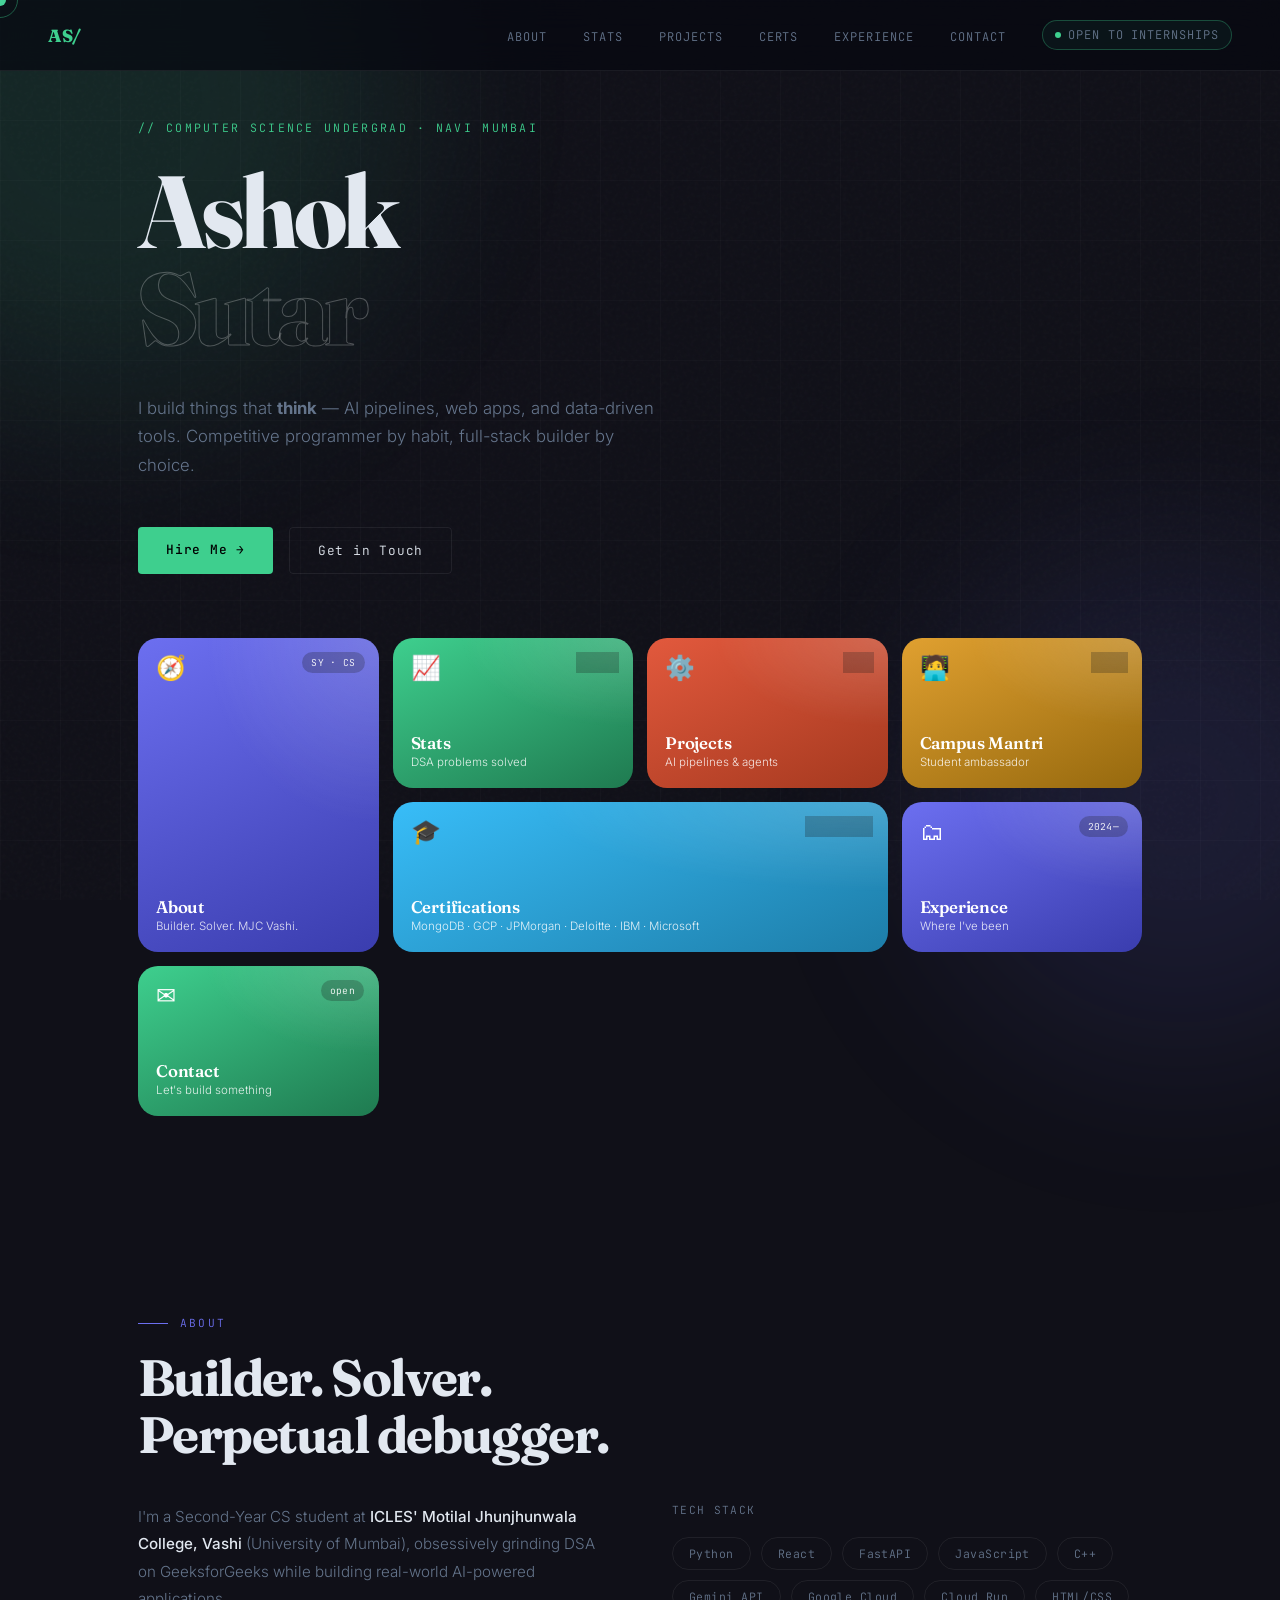
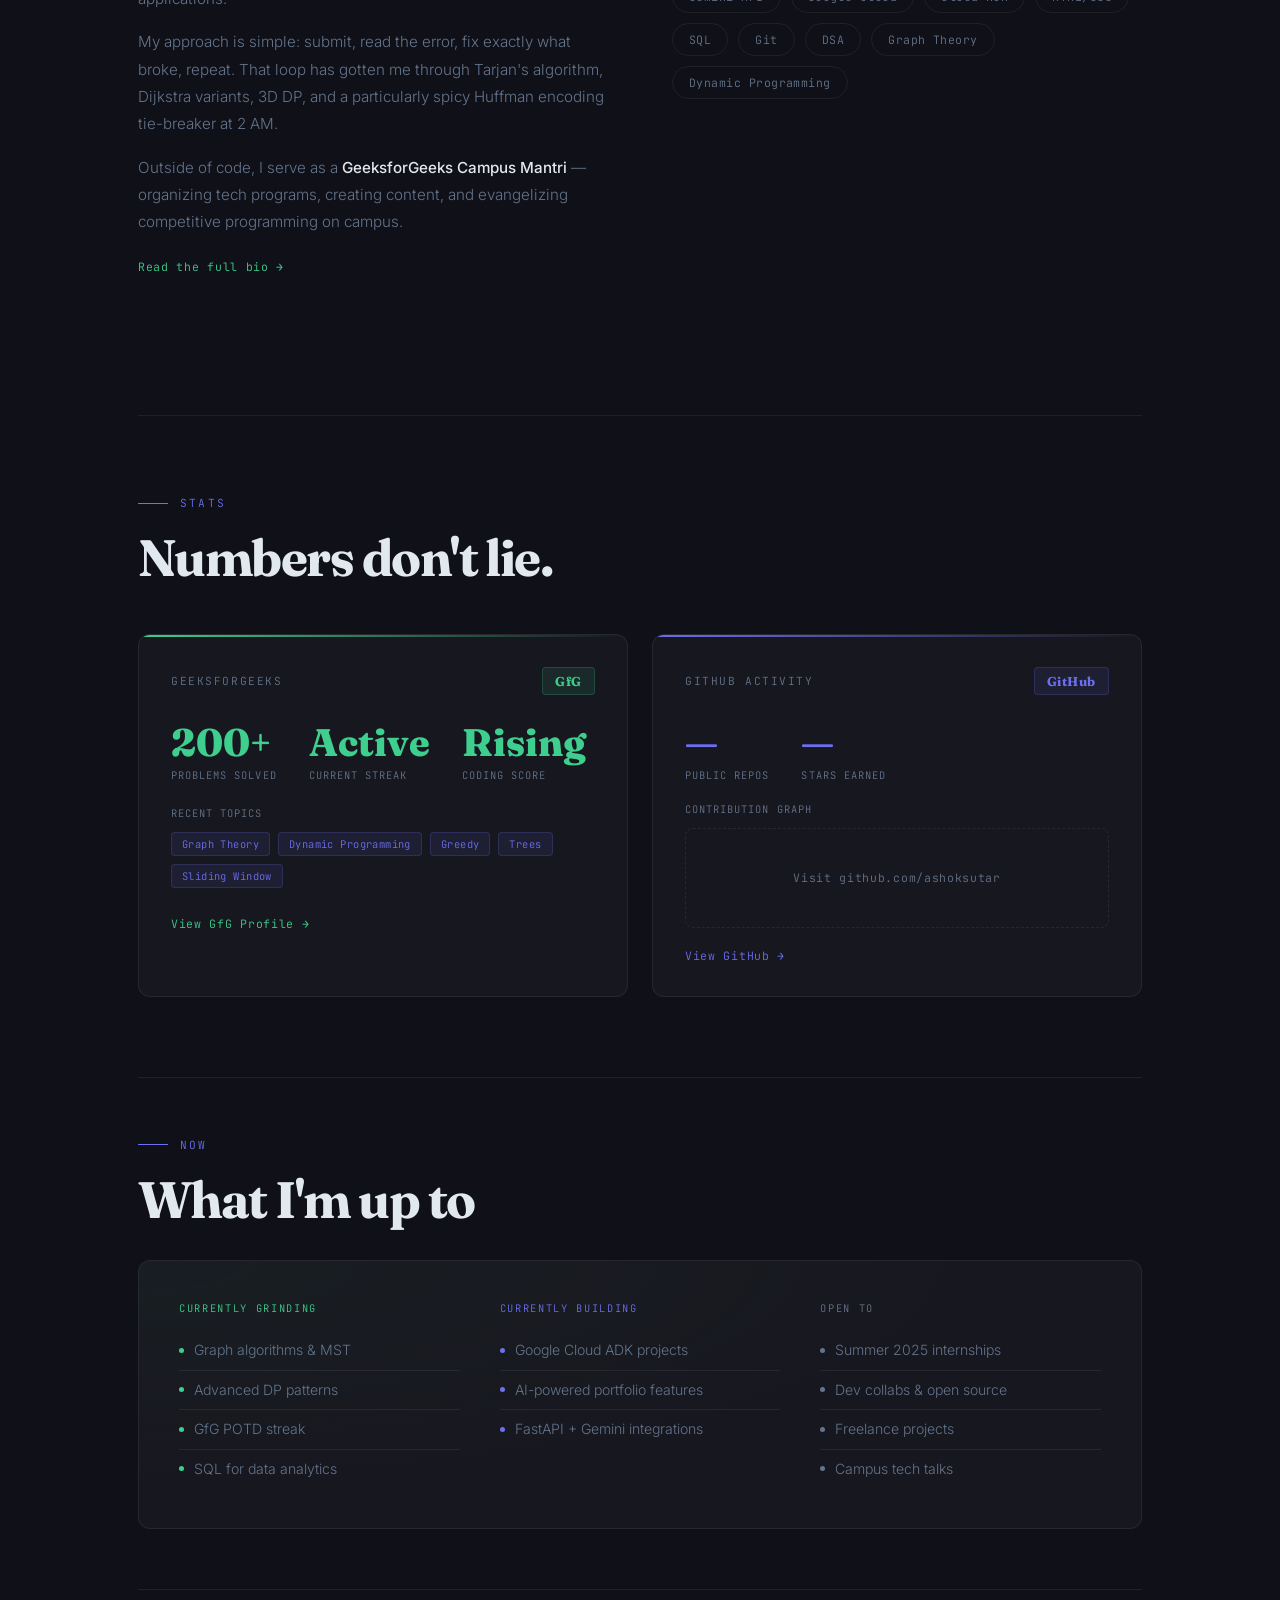
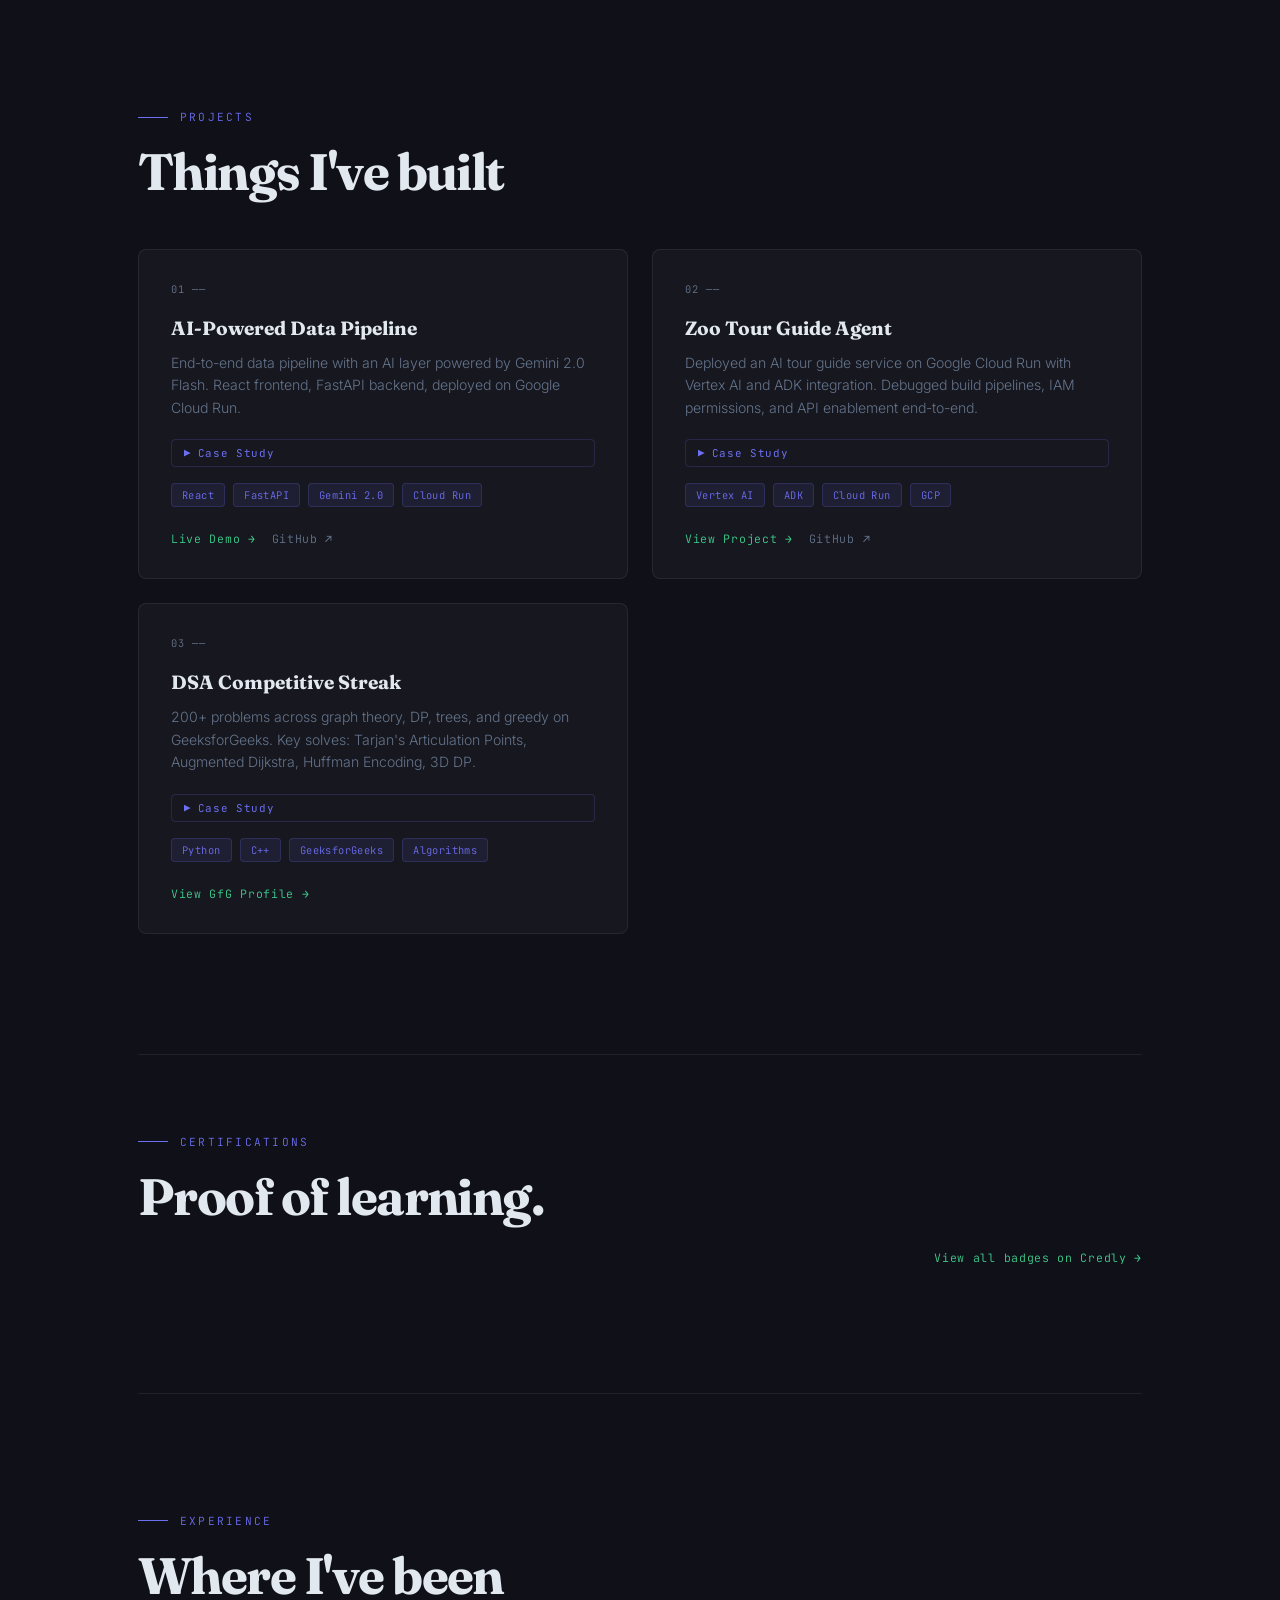
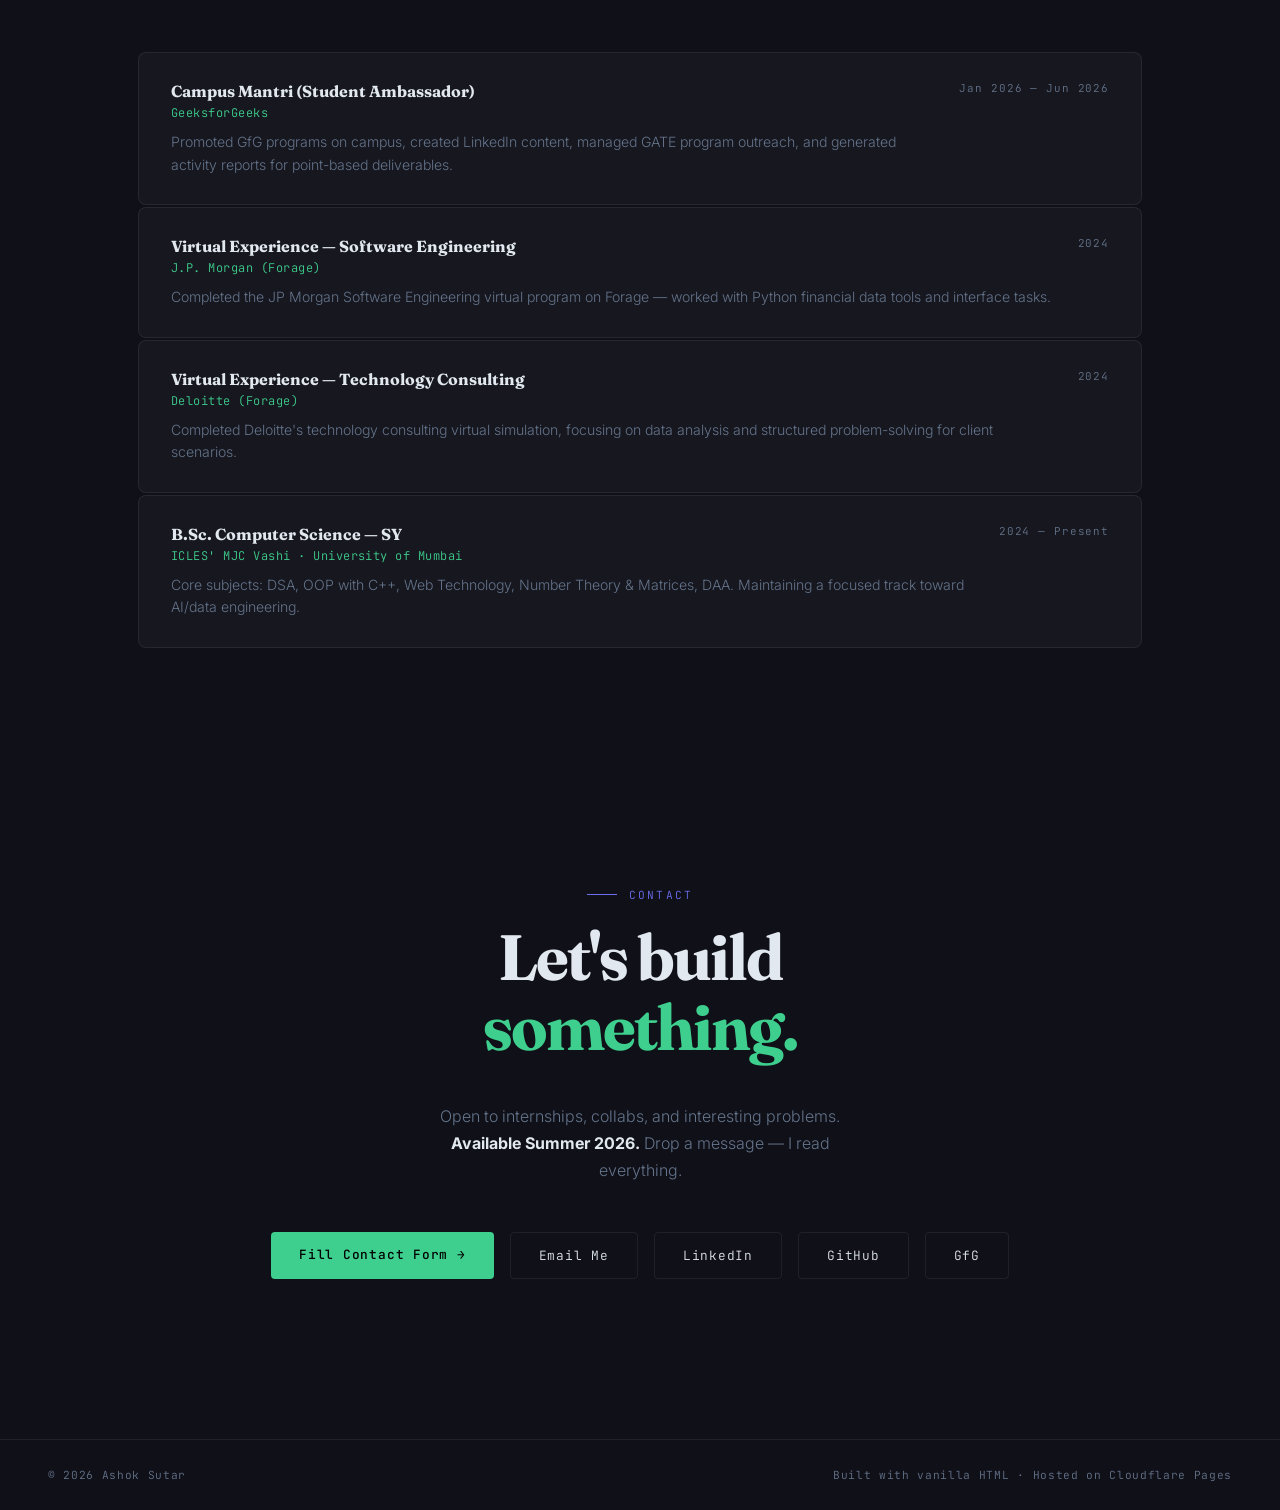
==== commit 5c60a901: "Add automated Credly certification sync (GitHub Action + certs.json data-driven cert grid)" ====
--- a/Website Data/index.html
+++ b/Website Data/index.html
@@ -769,6 +769,7 @@
       flex-shrink: 0;
     }
     .cert-icon svg { width: 20px; height: 20px; fill: currentColor; }
+    .cert-icon img { border-radius: 4px; }
     .cert-icon.green { background: rgba(62,207,142,0.1); border: 1px solid rgba(62,207,142,0.2); }
     .cert-icon.purple { background: rgba(108,111,240,0.1); border: 1px solid rgba(108,111,240,0.2); }
     .cert-icon.blue { background: rgba(56,189,248,0.1); border: 1px solid rgba(56,189,248,0.2); }
@@ -1376,120 +1377,8 @@
       </div>
       <a href="https://www.credly.com/users/ashok-sutar/badges" target="_blank" rel="noopener noreferrer" class="project-link">View all badges on Credly →</a>
     </div>
-    <div class="certs-grid reveal">
-
-      <a class="cert-card" href="https://www.credly.com/users/ashok-sutar/badges" target="_blank" rel="noopener noreferrer">
-        <div class="cert-icon" style="background:rgba(71,162,72,0.1);border:1px solid rgba(71,162,72,0.25);color:rgb(71,162,72);">
-          <svg role="img" viewBox="0 0 24 24" xmlns="http://www.w3.org/2000/svg"><path d="M17.193 9.555c-1.264-5.58-4.252-7.414-4.573-8.115-.28-.394-.53-.954-.735-1.44-.036.495-.055.685-.523 1.184-.723.566-4.438 3.682-4.74 10.02-.282 5.912 4.27 9.435 4.888 9.884l.07.05A73.49 73.49 0 0111.91 24h.481c.114-1.032.284-2.056.51-3.07.417-.296.604-.463.85-.693a11.342 11.342 0 003.639-8.464c.01-.814-.103-1.662-.197-2.218zm-5.336 8.195s0-8.291.275-8.29c.213 0 .49 10.695.49 10.695-.381-.045-.765-1.76-.765-2.405z"/></svg>
-        </div>
-        <div class="cert-info">
-          <div class="cert-name">MongoDB Developer Certification</div>
-          <div class="cert-issuer">MongoDB University</div>
-          <div class="cert-year">2024</div>
-          <div class="cert-link">View on Credly →</div>
-        </div>
-      </a>
-
-      <a class="cert-card" href="https://www.credly.com/users/ashok-sutar/badges" target="_blank" rel="noopener noreferrer">
-        <div class="cert-icon" style="background:rgba(66,133,244,0.1);border:1px solid rgba(66,133,244,0.25);color:rgb(66,133,244);">
-          <svg role="img" viewBox="0 0 24 24" xmlns="http://www.w3.org/2000/svg"><path d="M12.19 2.38a9.344 9.344 0 0 0-9.234 6.893c.053-.02-.055.013 0 0-3.875 2.551-3.922 8.11-.247 10.941l.006-.007-.007.03a6.717 6.717 0 0 0 4.077 1.356h5.173l.03.03h5.192c6.687.053 9.376-8.605 3.835-12.35a9.365 9.365 0 0 0-2.821-4.552l-.043.043.006-.05A9.344 9.344 0 0 0 12.19 2.38zm-.358 4.146c1.244-.04 2.518.368 3.486 1.15a5.186 5.186 0 0 1 1.862 4.078v.518c3.53-.07 3.53 5.262 0 5.193h-5.193l-.008.009v-.04H6.785a2.59 2.59 0 0 1-1.067-.23h.001a2.597 2.597 0 1 1 3.437-3.437l3.013-3.012A6.747 6.747 0 0 0 8.11 8.24c.018-.01.04-.026.054-.023a5.186 5.186 0 0 1 3.67-1.69z"/></svg>
-        </div>
-        <div class="cert-info">
-          <div class="cert-name">Google Cloud Fundamentals</div>
-          <div class="cert-issuer">Google Cloud / Coursera</div>
-          <div class="cert-year">2024</div>
-          <div class="cert-link">View on Credly →</div>
-        </div>
-      </a>
-
-      <a class="cert-card" href="https://www.credly.com/users/ashok-sutar/badges" target="_blank" rel="noopener noreferrer">
-        <div class="cert-icon purple">🏦</div>
-        <div class="cert-info">
-          <div class="cert-name">Software Engineering Virtual Experience</div>
-          <div class="cert-issuer">J.P. Morgan · Forage</div>
-          <div class="cert-year">2024</div>
-          <div class="cert-link">View on Credly →</div>
-        </div>
-      </a>
-
-      <a class="cert-card" href="https://www.credly.com/users/ashok-sutar/badges" target="_blank" rel="noopener noreferrer">
-        <div class="cert-icon orange">📊</div>
-        <div class="cert-info">
-          <div class="cert-name">Technology Consulting Simulation</div>
-          <div class="cert-issuer">Deloitte Analytics · Forage</div>
-          <div class="cert-year">2024</div>
-          <div class="cert-link">View on Credly →</div>
-        </div>
-      </a>
-
-      <a class="cert-card" href="https://www.credly.com/users/ashok-sutar/badges" target="_blank" rel="noopener noreferrer">
-        <div class="cert-icon" style="background:rgba(0,86,210,0.1);border:1px solid rgba(0,86,210,0.25);color:rgb(0,86,210);">
-          <svg role="img" viewBox="0 0 24 24" xmlns="http://www.w3.org/2000/svg"><path d="M11.374 23.977c-4.183-.21-8.006-2.626-9.959-6.347-2.097-3.858-1.871-8.864.732-12.454C4.748 1.338 9.497-.698 14.281.23c4.583.857 8.351 4.494 9.358 8.911 1.122 4.344-.423 9.173-3.925 12.04-2.289 1.953-5.295 2.956-8.34 2.797zm7.705-8.05a588.737 588.737 0 0 0-3.171-1.887c-.903 1.483-2.885 2.248-4.57 1.665-2.024-.639-3.394-2.987-2.488-5.134.801-2.009 2.79-2.707 4.357-2.464a4.19 4.19 0 0 1 2.623 1.669c1.077-.631 2.128-1.218 3.173-1.855-2.03-3.118-6.151-4.294-9.656-2.754-3.13 1.423-4.89 4.68-4.388 7.919.54 3.598 3.73 6.486 7.716 6.404a7.664 7.664 0 0 0 6.404-3.563z"/></svg>
-        </div>
-        <div class="cert-info">
-          <div class="cert-name">AI Fundamentals</div>
-          <div class="cert-issuer">IBM / Coursera</div>
-          <div class="cert-year">2024</div>
-          <div class="cert-link">View on Credly →</div>
-        </div>
-      </a>
-
-      <a class="cert-card" href="https://www.credly.com/users/ashok-sutar/badges" target="_blank" rel="noopener noreferrer">
-        <div class="cert-icon green">📈</div>
-        <div class="cert-info">
-          <div class="cert-name">Microsoft Excel — Data Analysis</div>
-          <div class="cert-issuer">Microsoft</div>
-          <div class="cert-year">2024</div>
-          <div class="cert-link">View on Credly →</div>
-        </div>
-      </a>
-
-      <a class="cert-card" href="https://www.credly.com/users/ashok-sutar/badges" target="_blank" rel="noopener noreferrer">
-        <div class="cert-icon purple">🧠</div>
-        <div class="cert-info">
-          <div class="cert-name">McKinsey Forward Program</div>
-          <div class="cert-issuer">McKinsey & Company</div>
-          <div class="cert-year">2026</div>
-          <div class="cert-link">View on Credly →</div>
-        </div>
-      </a>
-
-      <a class="cert-card" href="https://www.credly.com/users/ashok-sutar/badges" target="_blank" rel="noopener noreferrer">
-        <div class="cert-icon" style="background:rgba(0,86,210,0.1);border:1px solid rgba(0,86,210,0.25);color:rgb(0,86,210);">
-          <svg role="img" viewBox="0 0 24 24" xmlns="http://www.w3.org/2000/svg"><path d="M11.374 23.977c-4.183-.21-8.006-2.626-9.959-6.347-2.097-3.858-1.871-8.864.732-12.454C4.748 1.338 9.497-.698 14.281.23c4.583.857 8.351 4.494 9.358 8.911 1.122 4.344-.423 9.173-3.925 12.04-2.289 1.953-5.295 2.956-8.34 2.797zm7.705-8.05a588.737 588.737 0 0 0-3.171-1.887c-.903 1.483-2.885 2.248-4.57 1.665-2.024-.639-3.394-2.987-2.488-5.134.801-2.009 2.79-2.707 4.357-2.464a4.19 4.19 0 0 1 2.623 1.669c1.077-.631 2.128-1.218 3.173-1.855-2.03-3.118-6.151-4.294-9.656-2.754-3.13 1.423-4.89 4.68-4.388 7.919.54 3.598 3.73 6.486 7.716 6.404a7.664 7.664 0 0 0 6.404-3.563z"/></svg>
-        </div>
-        <div class="cert-info">
-          <div class="cert-name">Data Analysis Using Python</div>
-          <div class="cert-issuer">IBM · Coursera</div>
-          <div class="cert-year">2026</div>
-          <div class="cert-link">View on Credly →</div>
-        </div>
-      </a>
-
-      <a class="cert-card" href="https://www.credly.com/users/ashok-sutar/badges" target="_blank" rel="noopener noreferrer">
-        <div class="cert-icon" style="background:rgba(66,133,244,0.1);border:1px solid rgba(66,133,244,0.25);color:rgb(66,133,244);">
-          <svg role="img" viewBox="0 0 24 24" xmlns="http://www.w3.org/2000/svg"><path d="M12.48 10.92v3.28h7.84c-.24 1.84-.853 3.187-1.787 4.133-1.147 1.147-2.933 2.4-6.053 2.4-4.827 0-8.6-3.893-8.6-8.72s3.773-8.72 8.6-8.72c2.6 0 4.507 1.027 5.907 2.347l2.307-2.307C18.747 1.44 16.133 0 12.48 0 5.867 0 .307 5.387.307 12s5.56 12 12.173 12c3.573 0 6.267-1.173 8.373-3.36 2.16-2.16 2.84-5.213 2.84-7.667 0-.76-.053-1.467-.173-2.053H12.48z"/></svg>
-        </div>
-        <div class="cert-info">
-          <div class="cert-name">Google AI Essentials</div>
-          <div class="cert-issuer">Google</div>
-          <div class="cert-year">2026</div>
-          <div class="cert-link">View on Credly →</div>
-        </div>
-      </a>
-
-      <a class="cert-card" href="https://www.credly.com/users/ashok-sutar/badges" target="_blank" rel="noopener noreferrer">
-        <div class="cert-icon" style="background:rgba(68,121,161,0.1);border:1px solid rgba(68,121,161,0.25);color:rgb(68,121,161);">
-          <svg role="img" viewBox="0 0 24 24" xmlns="http://www.w3.org/2000/svg"><path d="M16.405 5.501c-.115 0-.193.014-.274.033v.013h.014c.054.104.146.18.214.273.054.107.1.214.154.32l.014-.015c.094-.066.14-.172.14-.333-.04-.047-.046-.094-.08-.14-.04-.067-.126-.1-.18-.153zM5.77 18.695h-.927a50.854 50.854 0 00-.27-4.41h-.008l-1.41 4.41H2.45l-1.4-4.41h-.01a72.892 72.892 0 00-.195 4.41H0c.055-1.966.192-3.81.41-5.53h1.15l1.335 4.064h.008l1.347-4.064h1.095c.242 2.015.384 3.86.428 5.53zm4.017-4.08c-.378 2.045-.876 3.533-1.492 4.46-.482.716-1.01 1.073-1.583 1.073-.153 0-.34-.046-.566-.138v-.494c.11.017.24.026.386.026.268 0 .483-.075.647-.222.197-.18.295-.382.295-.605 0-.155-.077-.47-.23-.944L6.23 14.615h.91l.727 2.36c.164.536.233.91.205 1.123.4-1.064.678-2.227.835-3.483zm12.325 4.08h-2.63v-5.53h.885v4.85h1.745zm-3.32.135l-1.016-.5c.09-.076.177-.158.255-.25.433-.506.648-1.258.648-2.253 0-1.83-.718-2.746-2.155-2.746-.704 0-1.254.232-1.65.697-.43.508-.646 1.256-.646 2.245 0 .972.19 1.686.574 2.14.35.41.877.615 1.583.615.264 0 .506-.033.725-.098l1.325.772.36-.622zM15.5 17.588c-.225-.36-.337-.94-.337-1.736 0-1.393.424-2.09 1.27-2.09.443 0 .77.167.977.5.224.362.336.936.336 1.723 0 1.404-.424 2.108-1.27 2.108-.445 0-.77-.167-.978-.5zm-1.658-.425c0 .47-.172.856-.516 1.156-.344.3-.803.45-1.384.45-.543 0-1.064-.172-1.573-.515l.237-.476c.438.22.833.328 1.19.328.332 0 .593-.073.783-.22a.754.754 0 00.3-.615c0-.33-.23-.61-.648-.845-.388-.213-1.163-.657-1.163-.657-.422-.307-.632-.636-.632-1.177 0-.45.157-.81.47-1.085.315-.278.72-.415 1.22-.415.512 0 .98.136 1.4.41l-.213.476a2.726 2.726 0 00-1.064-.23c-.283 0-.502.068-.654.206a.685.685 0 00-.248.524c0 .328.234.61.666.85.393.215 1.187.67 1.187.67.433.305.648.63.648 1.168zm9.382-5.852c-.535-.014-.95.04-1.297.188-.1.04-.26.04-.274.167.055.053.063.14.11.214.08.134.218.313.346.407.14.11.28.216.427.31.26.16.555.255.81.416.145.094.293.213.44.313.073.05.12.14.214.172v-.02c-.046-.06-.06-.147-.105-.214-.067-.067-.134-.127-.2-.193a3.223 3.223 0 00-.695-.675c-.214-.146-.682-.35-.77-.595l-.013-.014c.146-.013.32-.066.46-.106.227-.06.435-.047.67-.106.106-.027.213-.06.32-.094v-.06c-.12-.12-.21-.283-.334-.395a8.867 8.867 0 00-1.104-.823c-.21-.134-.476-.22-.697-.334-.08-.04-.214-.06-.26-.127-.12-.146-.19-.34-.275-.514a17.69 17.69 0 01-.547-1.163c-.12-.262-.193-.523-.34-.763-.69-1.137-1.437-1.826-2.586-2.5-.247-.14-.543-.2-.856-.274-.167-.008-.334-.02-.5-.027-.11-.047-.216-.174-.31-.235-.38-.24-1.364-.76-1.644-.072-.18.434.267.862.422 1.082.115.153.26.328.34.5.047.116.06.235.107.356.106.294.207.622.347.897.073.14.153.287.247.413.054.073.146.107.167.227-.094.136-.1.334-.154.5-.24.757-.146 1.693.194 2.25.107.166.362.534.703.393.3-.12.234-.5.32-.835.02-.08.007-.133.048-.187v.015c.094.188.188.367.274.555.206.328.566.668.867.895.16.12.287.328.487.402v-.02h-.015c-.043-.058-.1-.086-.154-.133a3.445 3.445 0 01-.35-.4 8.76 8.76 0 01-.747-1.218c-.11-.21-.202-.436-.29-.643-.04-.08-.04-.2-.107-.24-.1.146-.247.273-.32.453-.127.288-.14.642-.188 1.01-.027.007-.014 0-.027.014-.214-.052-.287-.274-.367-.46-.2-.475-.233-1.238-.06-1.785.047-.14.247-.582.167-.716-.042-.127-.174-.2-.247-.303a2.478 2.478 0 01-.24-.427c-.16-.374-.24-.788-.414-1.162-.08-.173-.22-.354-.334-.513-.127-.18-.267-.307-.368-.52-.033-.073-.08-.194-.027-.274.014-.054.042-.075.094-.09.088-.072.335.022.422.062.247.1.455.194.662.334.094.066.195.193.315.226h.14c.214.047.455.014.655.073.355.114.675.28.962.46a5.953 5.953 0 012.085 2.286c.08.154.115.295.188.455.14.33.313.663.455.982.14.315.275.636.476.897.1.14.502.213.682.286.133.06.34.115.46.188.23.14.454.3.67.454.11.076.443.243.463.378z"/></svg>
-        </div>
-        <div class="cert-info">
-          <div class="cert-name">MySQL Explorer</div>
-          <div class="cert-issuer">Oracle</div>
-          <div class="cert-year">2026</div>
-          <div class="cert-link">View on Credly →</div>
-        </div>
-      </a>
-
+    <div class="certs-grid reveal" id="certs-grid">
+      <!-- Populated dynamically from certs.json (kept in sync with Credly via GitHub Action) -->
     </div>
   </section>
 
@@ -1644,6 +1533,60 @@
     }
 
     loadGitHubStats();
+
+    // Certifications — rendered from certs.json, kept in sync with Credly
+    // by a scheduled GitHub Action (see /scripts/sync_certs.py). The
+    // static markup below never needs manual edits when a new badge
+    // is earned on Credly.
+    const CERT_COLOR_CLASSES = {
+      green:  { bg: 'rgba(62,207,142,0.1)',  border: 'rgba(62,207,142,0.25)',  fg: 'rgb(62,207,142)'  },
+      purple: { bg: 'rgba(108,111,240,0.1)', border: 'rgba(108,111,240,0.25)', fg: 'rgb(108,111,240)' },
+      blue:   { bg: 'rgba(56,189,248,0.1)',  border: 'rgba(56,189,248,0.25)',  fg: 'rgb(56,189,248)'  },
+      orange: { bg: 'rgba(251,146,60,0.1)',  border: 'rgba(251,146,60,0.25)',  fg: 'rgb(251,146,60)'  },
+    };
+
+    function certIconHTML(cert) {
+      if (cert.image_url) {
+        return `<div class="cert-icon" style="padding:0;overflow:hidden;">
+          <img src="${cert.image_url}" alt="" loading="lazy" style="width:100%;height:100%;object-fit:contain;" />
+        </div>`;
+      }
+      const c = CERT_COLOR_CLASSES[cert.icon_class] || CERT_COLOR_CLASSES.green;
+      const emoji = cert.icon_emoji || '🏅';
+      return `<div class="cert-icon" style="background:${c.bg};border:1px solid ${c.border};color:${c.fg};">${emoji}</div>`;
+    }
+
+    function certCardHTML(cert) {
+      const name = (cert.name || '').replace(/</g, '&lt;');
+      const issuer = (cert.issuer || '').replace(/</g, '&lt;');
+      const year = cert.year || '—';
+      const url = cert.url || 'https://www.credly.com/users/ashok-sutar/badges';
+      return `<a class="cert-card" href="${url}" target="_blank" rel="noopener noreferrer">
+        ${certIconHTML(cert)}
+        <div class="cert-info">
+          <div class="cert-name">${name}</div>
+          <div class="cert-issuer">${issuer}</div>
+          <div class="cert-year">${year}</div>
+          <div class="cert-link">View on Credly →</div>
+        </div>
+      </a>`;
+    }
+
+    async function loadCertifications() {
+      const grid = document.getElementById('certs-grid');
+      if (!grid) return;
+      try {
+        const res = await fetch('/certs.json', { cache: 'no-store' });
+        if (!res.ok) return;
+        const certs = await res.json();
+        if (!Array.isArray(certs) || certs.length === 0) return;
+        grid.innerHTML = certs.map(certCardHTML).join('\n');
+      } catch (e) {
+        // Silently fail — grid stays empty rather than showing stale markup
+      }
+    }
+
+    loadCertifications();
   </script>
 </body>
 </html>
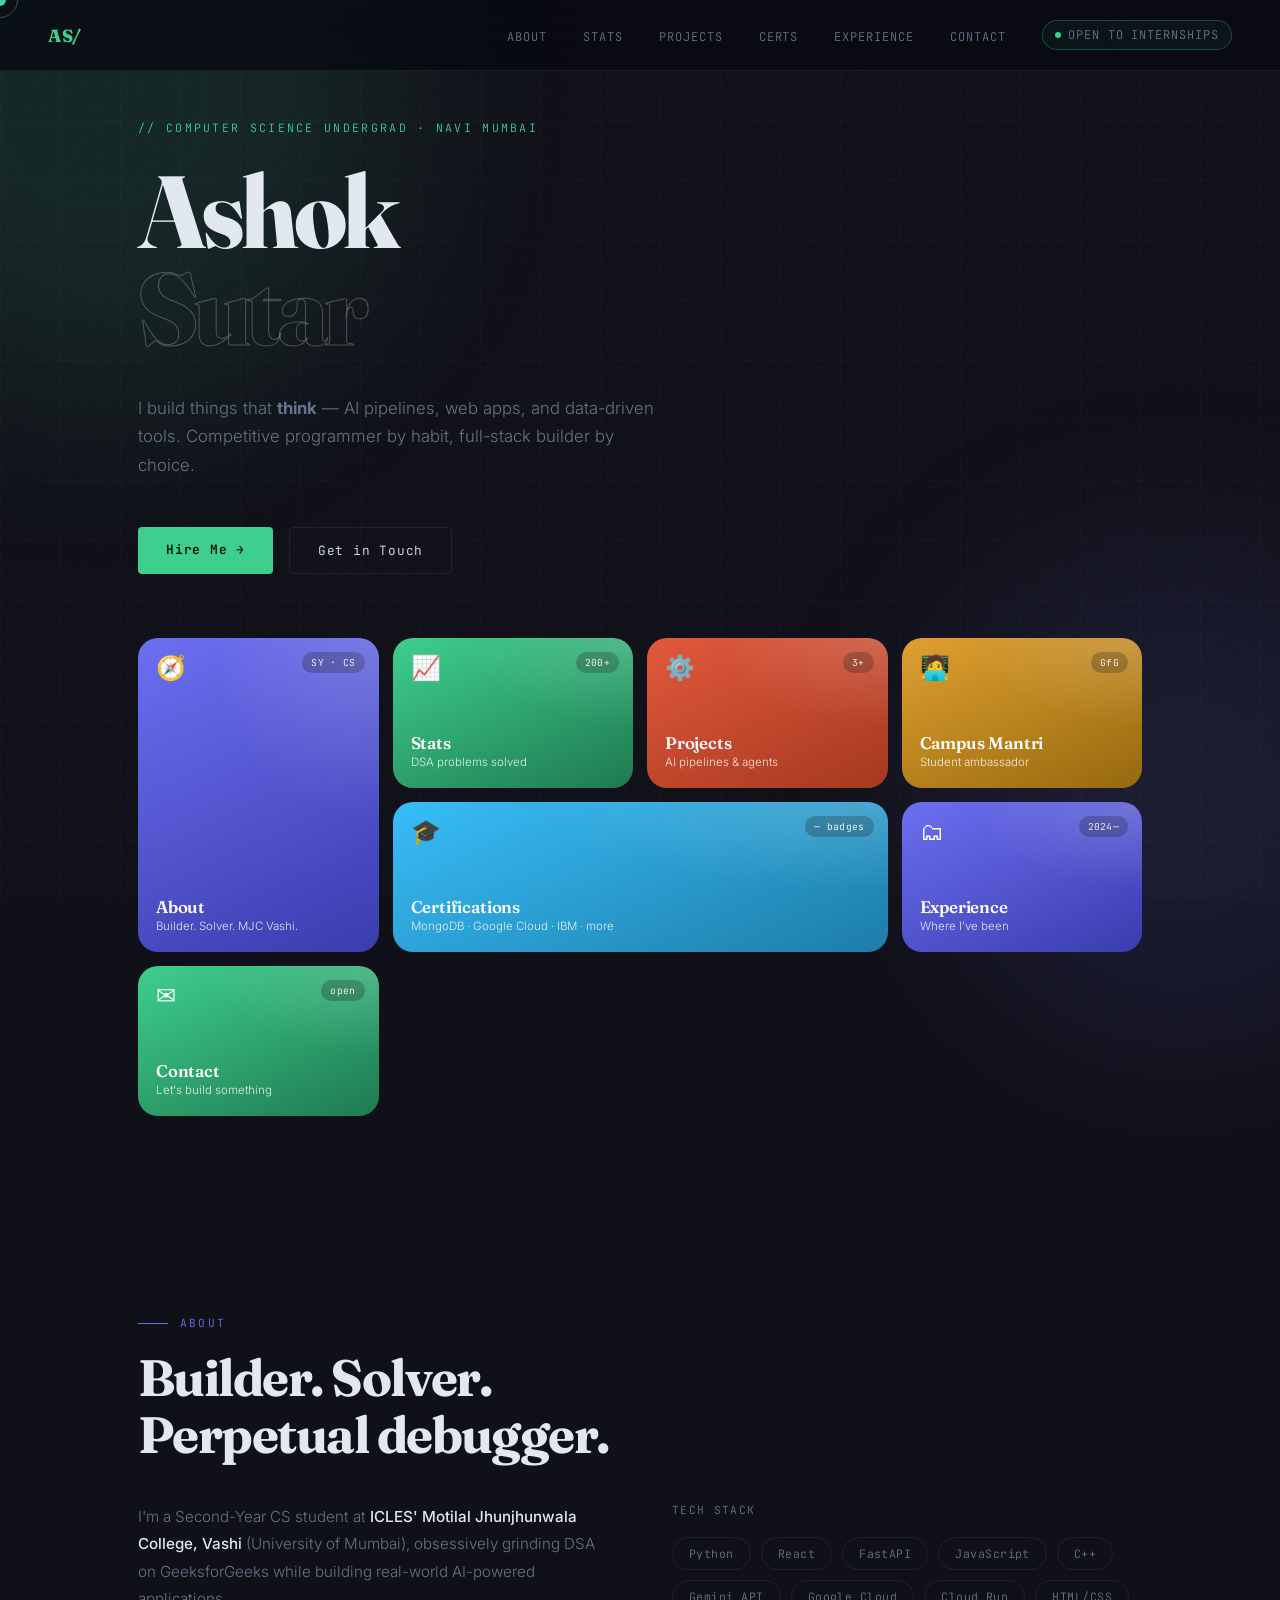
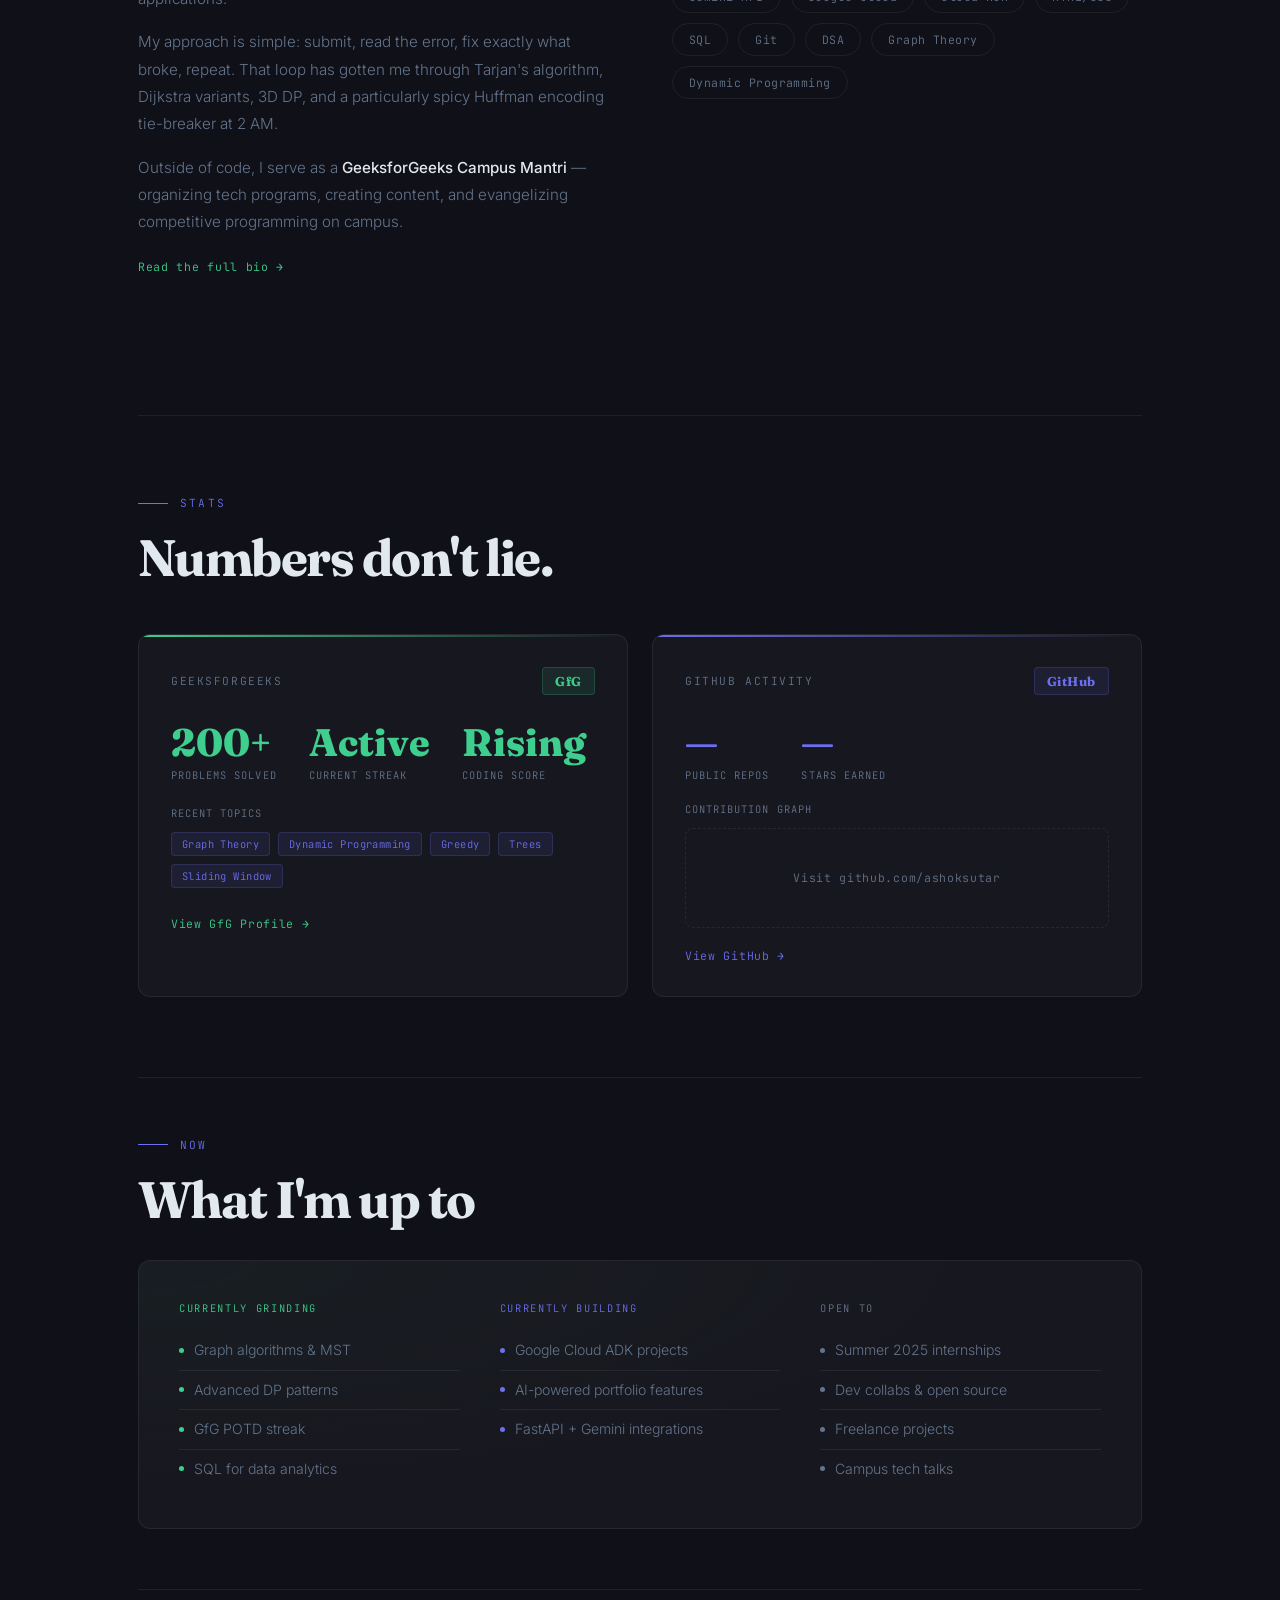
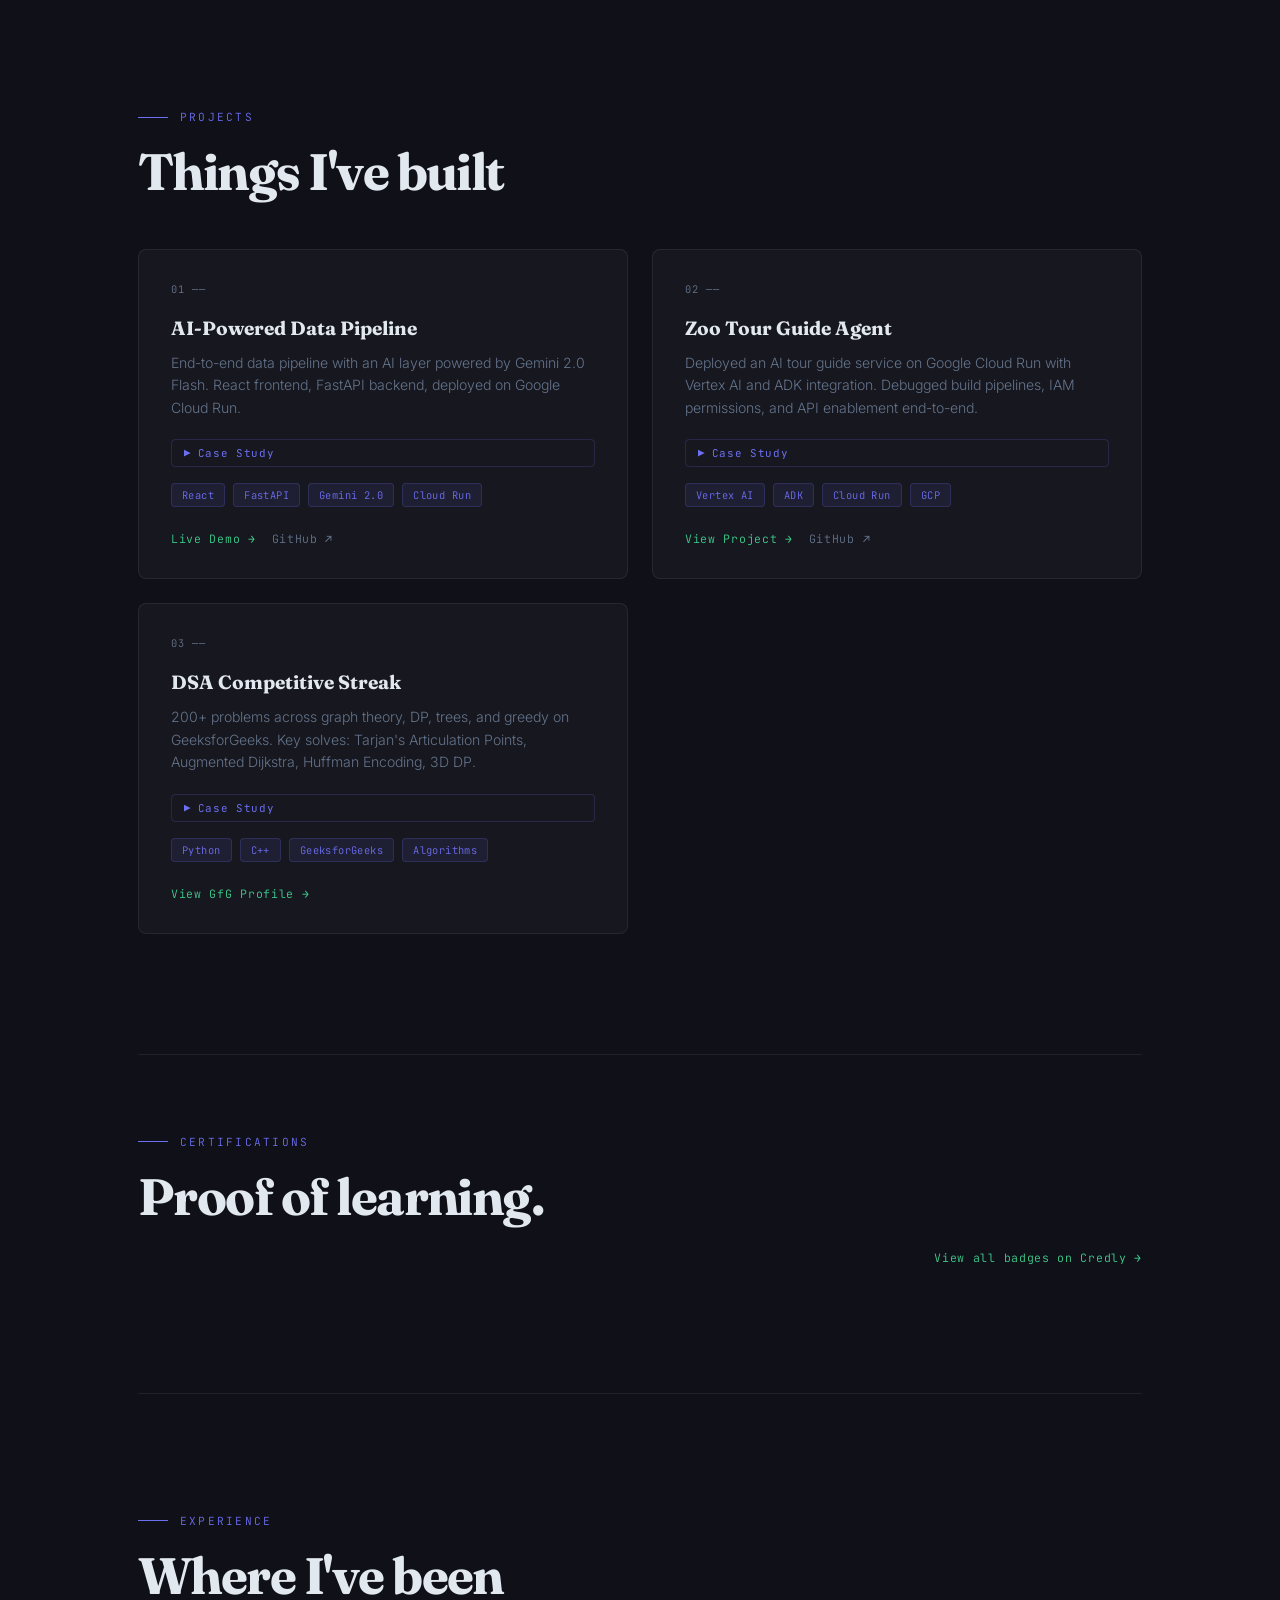
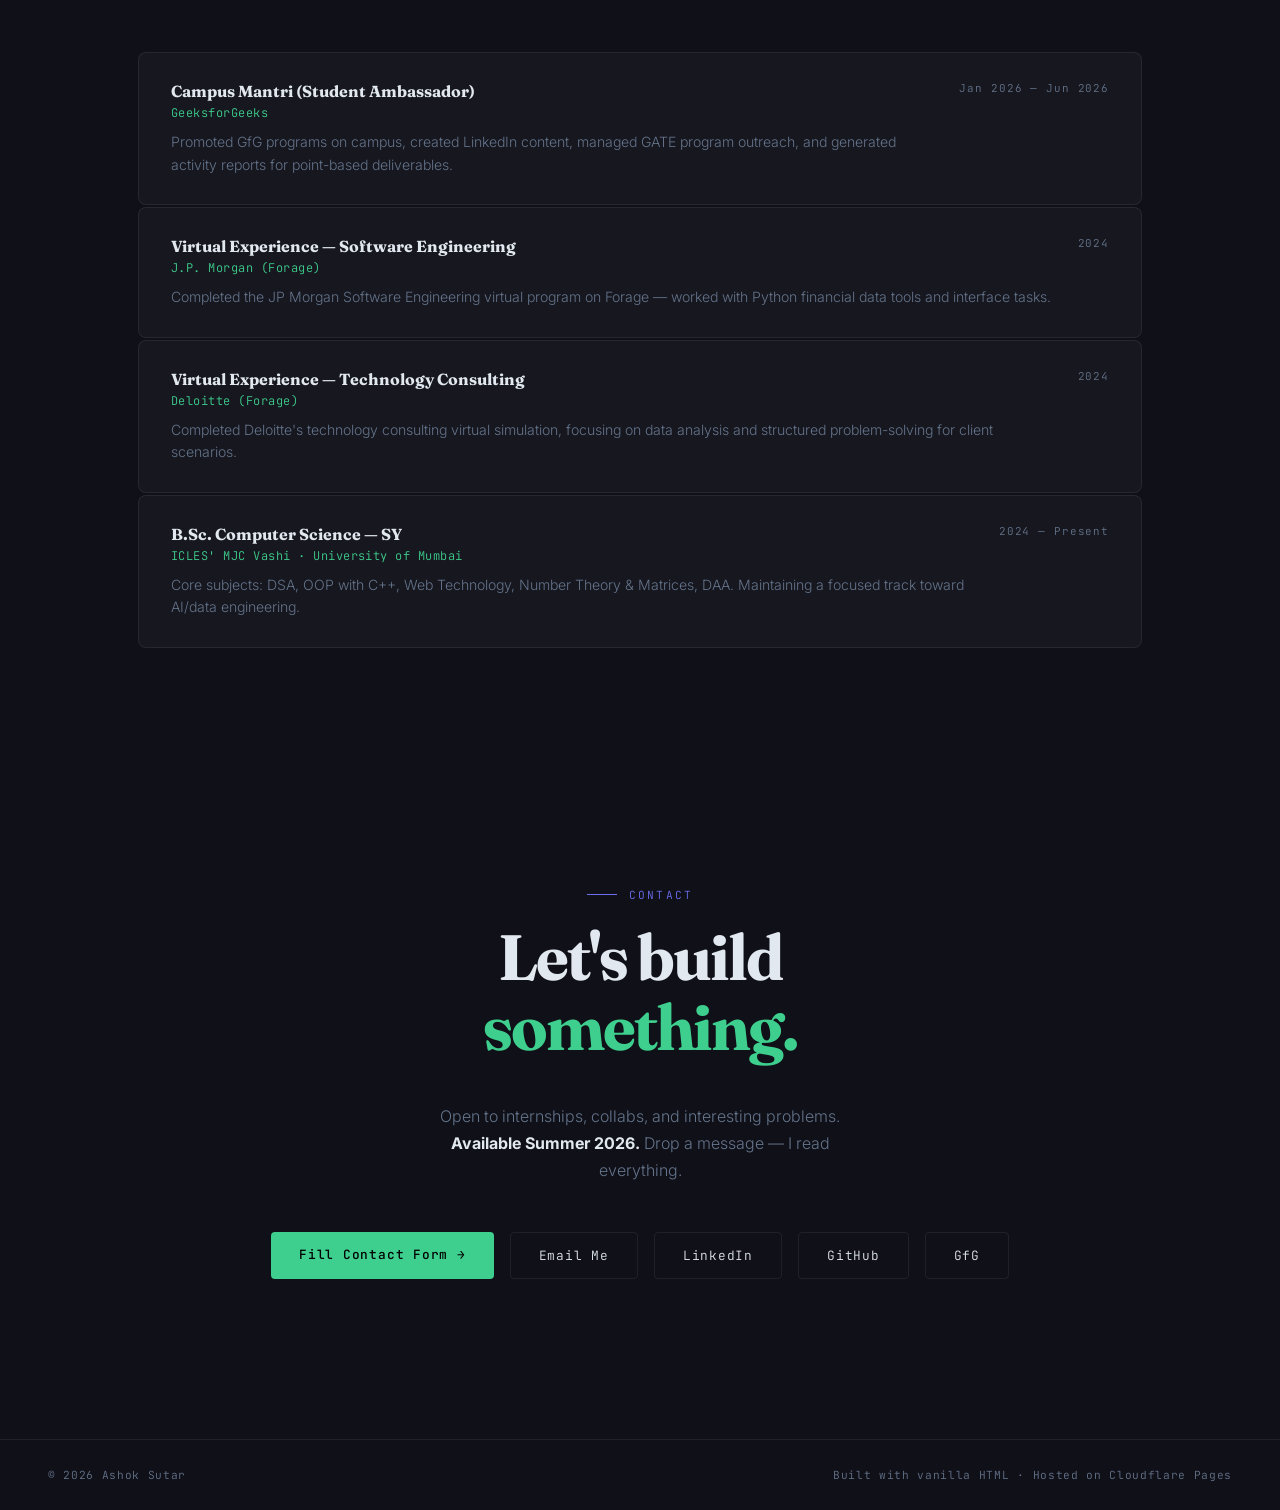
==== commit 780103a6: "Remove manual (non-Credly) certs, make hero badge count dynamic" ====
--- a/Website Data/index.html
+++ b/Website Data/index.html
@@ -1062,11 +1062,11 @@
         </div>
       </a>
       <a href="#certifications" class="tile t-sky t-span2">
-        <span class="tile-tag">6 badges</span>
+        <span class="tile-tag" id="hero-badge-count">— badges</span>
         <span class="tile-glyph">🎓</span>
         <div>
           <div class="tile-title">Certifications</div>
-          <div class="tile-sub">MongoDB · GCP · JPMorgan · Deloitte · IBM · Microsoft</div>
+          <div class="tile-sub">MongoDB · Google Cloud · IBM · more</div>
         </div>
       </a>
       <a href="#experience" class="tile t-indigo">
@@ -1574,13 +1574,14 @@
 
     async function loadCertifications() {
       const grid = document.getElementById('certs-grid');
-      if (!grid) return;
+      const heroCount = document.getElementById('hero-badge-count');
       try {
         const res = await fetch('/certs.json', { cache: 'no-store' });
         if (!res.ok) return;
         const certs = await res.json();
         if (!Array.isArray(certs) || certs.length === 0) return;
-        grid.innerHTML = certs.map(certCardHTML).join('\n');
+        if (grid) grid.innerHTML = certs.map(certCardHTML).join('\n');
+        if (heroCount) heroCount.textContent = `${certs.length} badges`;
       } catch (e) {
         // Silently fail — grid stays empty rather than showing stale markup
       }
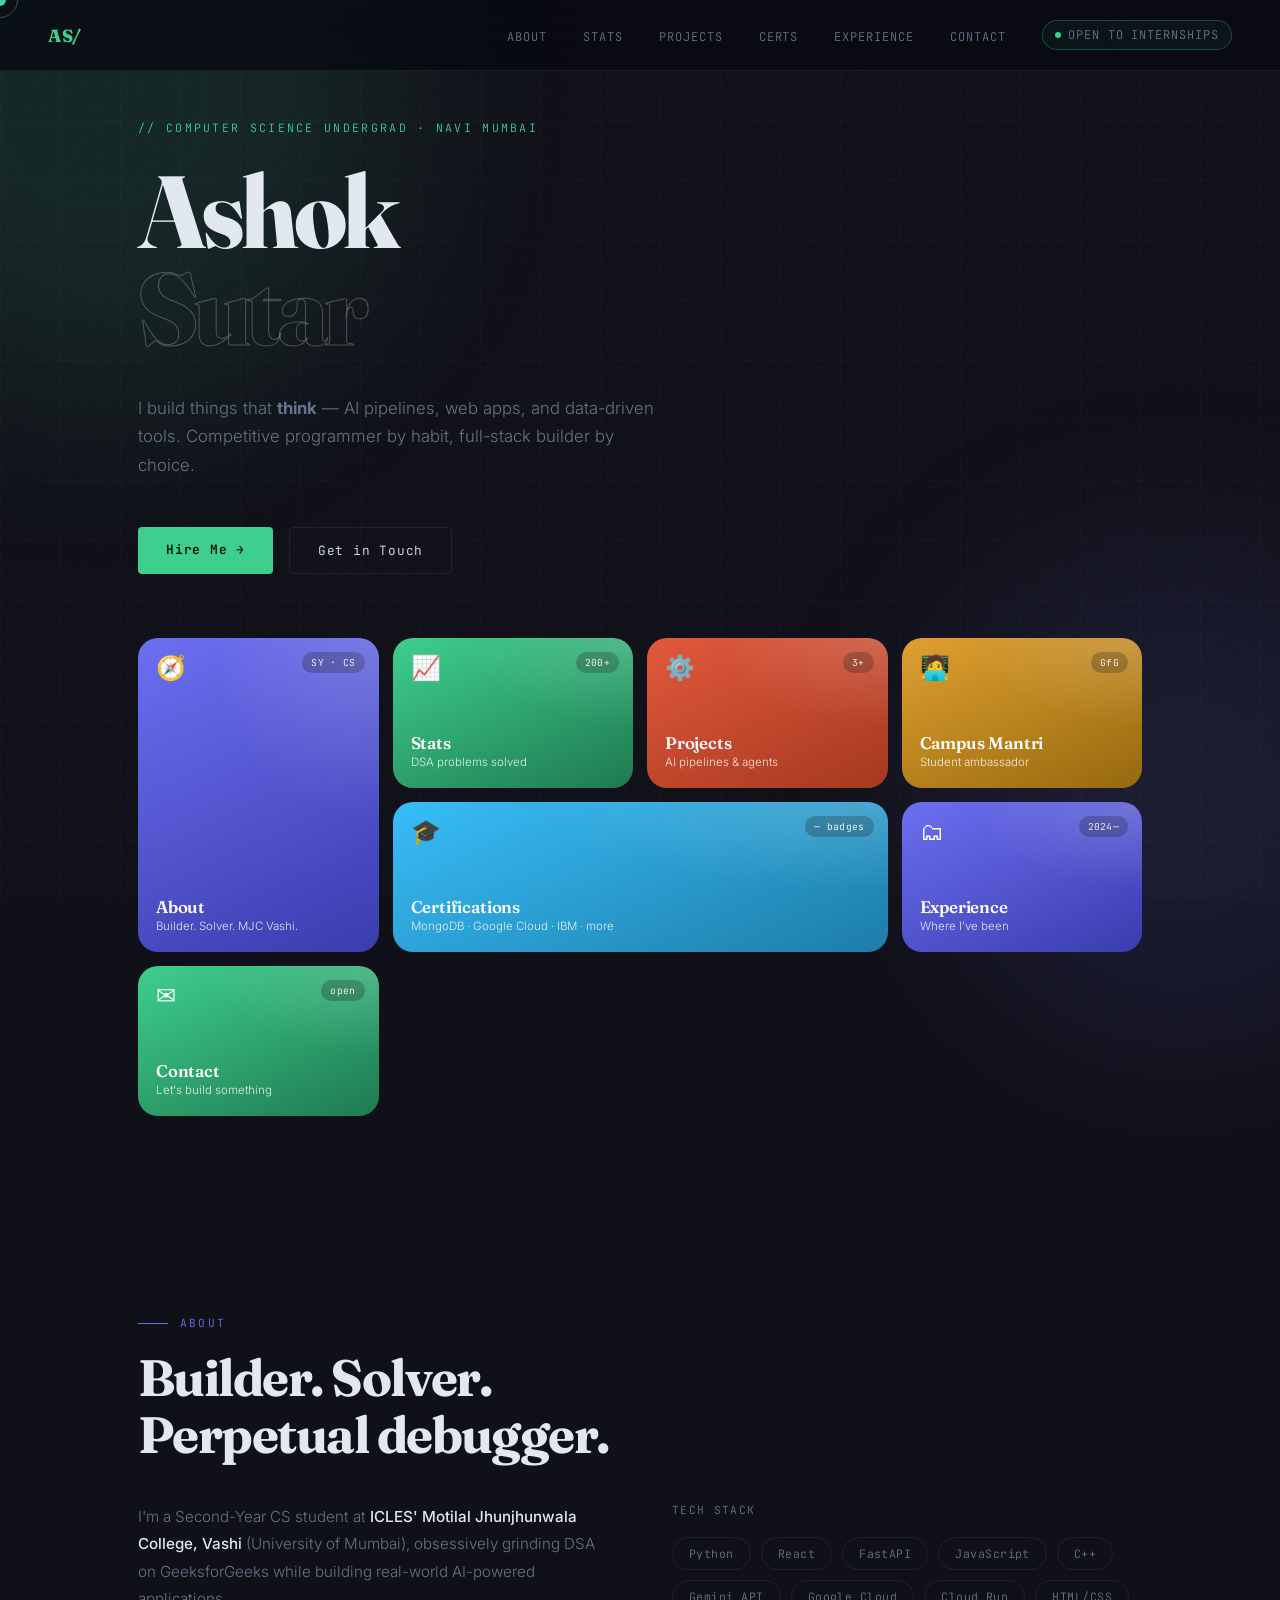
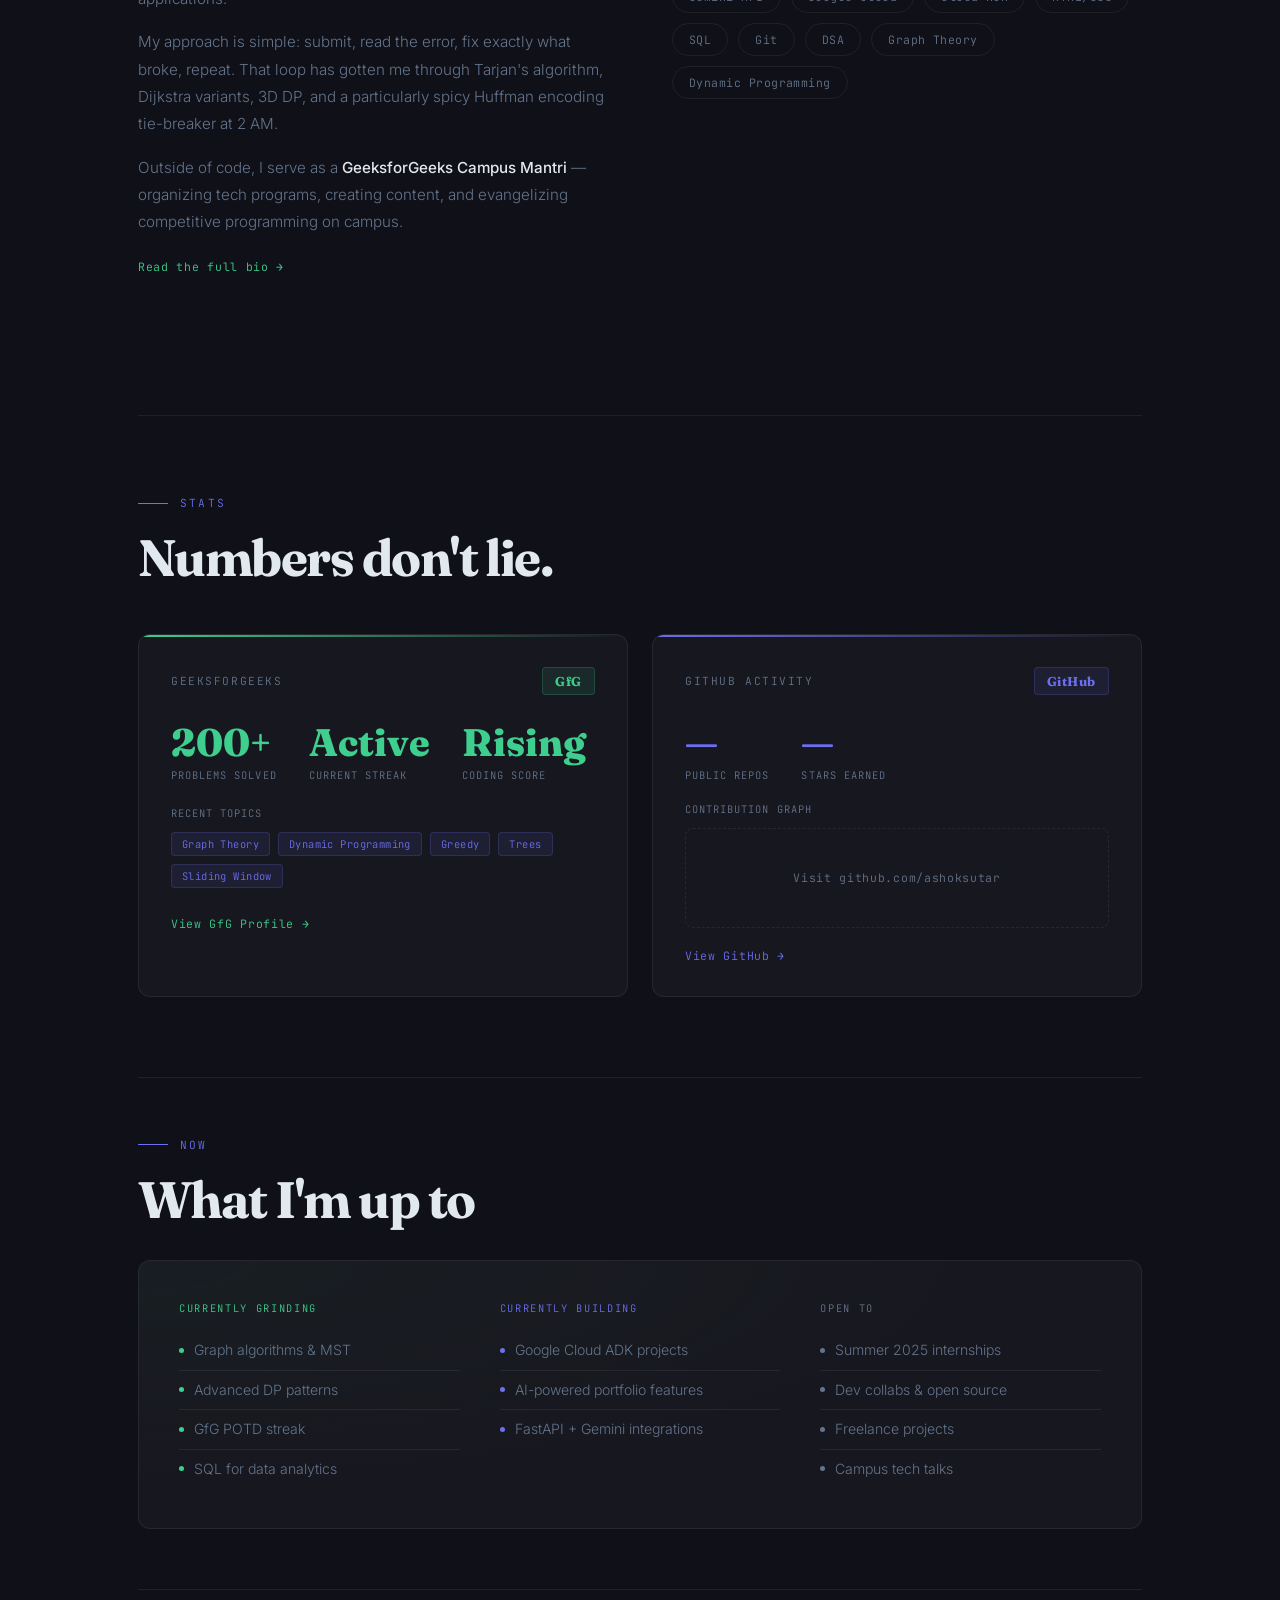
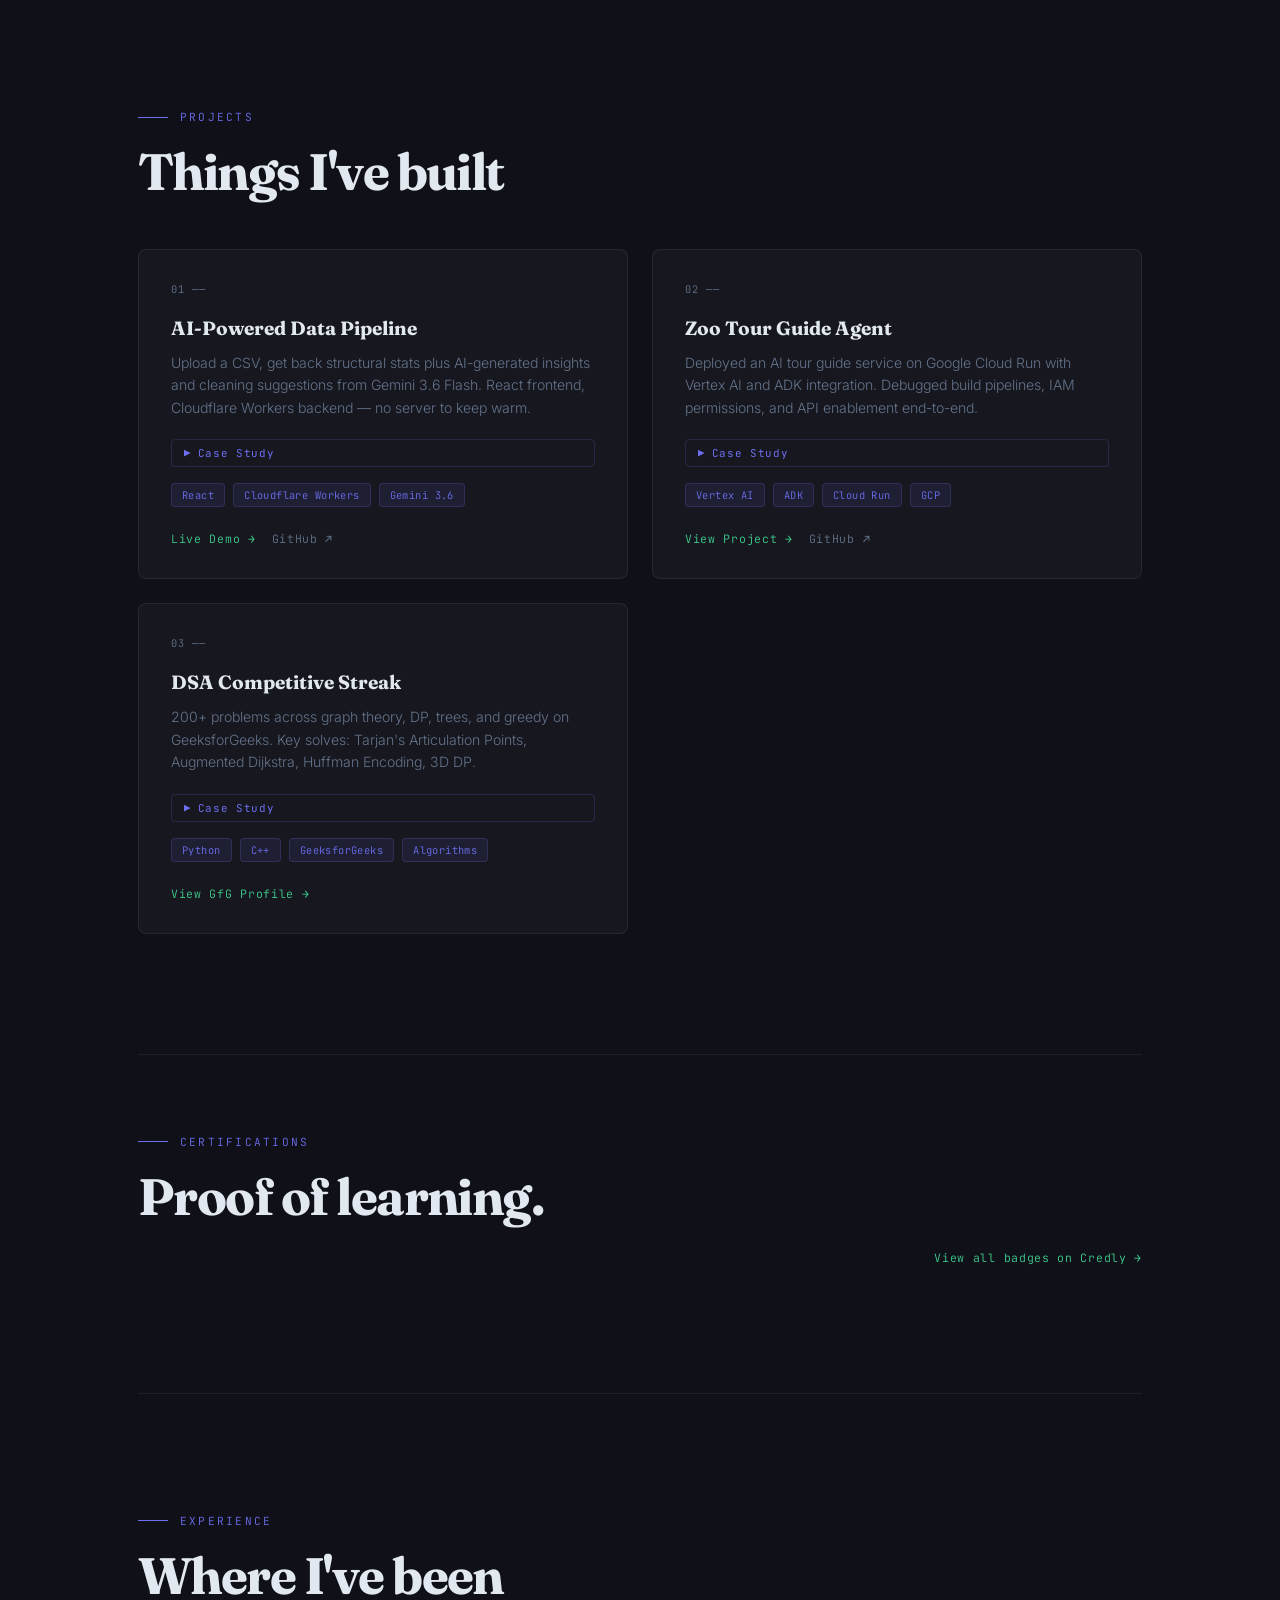
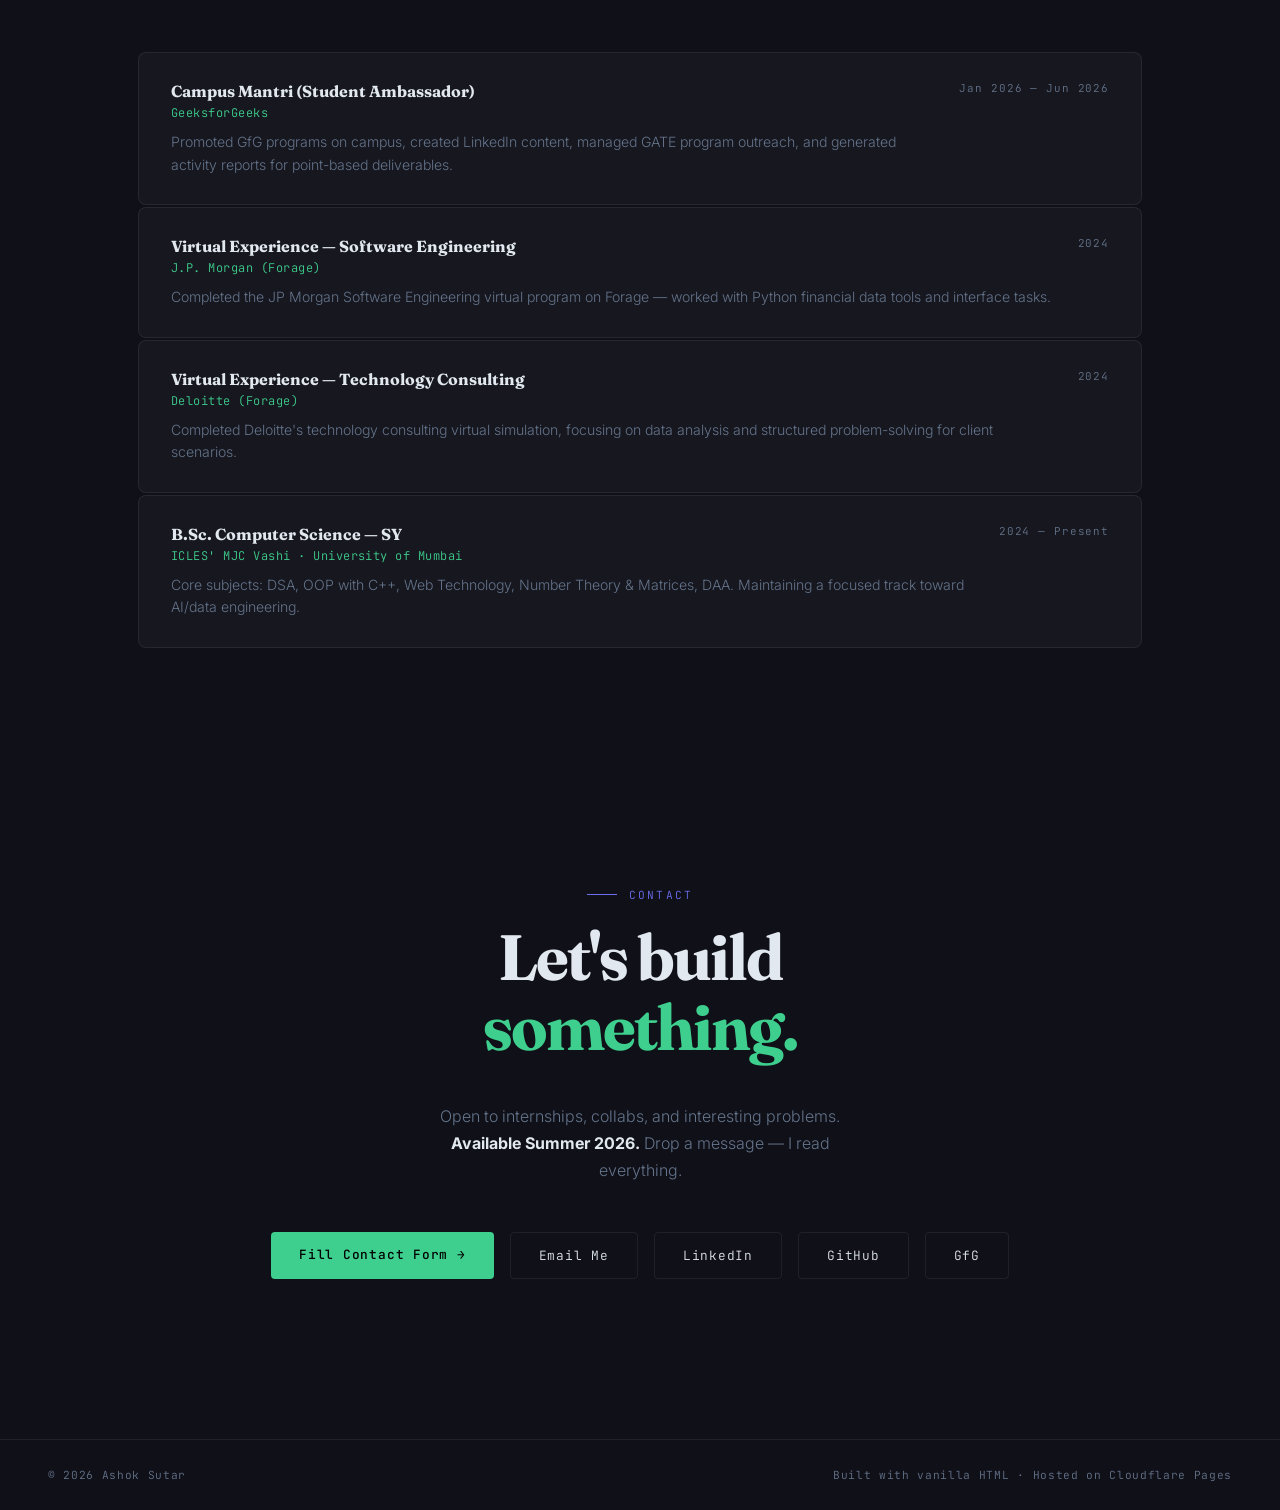
==== commit da4e8ae1: "Wire real AI Data Pipeline live demo + rewrite case study to match actual build" ====
--- a/Website Data/index.html
+++ b/Website Data/index.html
@@ -1260,8 +1260,9 @@
         <div class="project-num">01 ——</div>
         <div class="project-title">AI-Powered Data Pipeline</div>
         <p class="project-desc">
-          End-to-end data pipeline with an AI layer powered by Gemini 2.0 Flash.
-          React frontend, FastAPI backend, deployed on Google Cloud Run.
+          Upload a CSV, get back structural stats plus AI-generated insights and
+          cleaning suggestions from Gemini 3.6 Flash. React frontend, Cloudflare
+          Workers backend — no server to keep warm.
         </p>
         <button class="case-study-toggle" onclick="toggleCase(this)">
           <span>▶</span> Case Study
@@ -1269,26 +1270,25 @@
         <div class="case-study-body">
           <div class="cs-row">
             <div class="cs-label">Problem</div>
-            <div class="cs-value">Manual data processing was slow and error-prone — needed an automated AI layer to parse, transform, and summarize datasets.</div>
+            <div class="cs-value">Exploring a new dataset usually means writing the same boilerplate every time — check shapes, dtypes, missing values — before you can even start asking real questions about it.</div>
           </div>
           <div class="cs-row">
             <div class="cs-label">Solution</div>
-            <div class="cs-value">Built a React + FastAPI pipeline with Gemini 2.0 Flash handling data interpretation. Containerized and deployed on Cloud Run for scale-to-zero efficiency.</div>
+            <div class="cs-value">Built a React frontend and a Cloudflare Workers backend (hand-written CSV parser, no pandas) that computes structural stats, then hands a sample to Gemini 3.6 Flash via its REST API for a written summary, insights, and suggested cleaning steps. Runs in mock mode with no API key so the UI is fully demoable even without live AI.</div>
           </div>
           <div class="cs-row">
             <div class="cs-label">Impact</div>
-            <div class="cs-value">Reduced manual review time to near-zero. First project deployed on production GCP infrastructure.</div>
+            <div class="cs-value">On a test dataset with scattered missing fields, it correctly identified that missing salaries clustered in one department and missing ages in another — a real pattern, not templated output.</div>
           </div>
         </div>
         <div class="project-tags">
           <span class="project-tag">React</span>
-          <span class="project-tag">FastAPI</span>
-          <span class="project-tag">Gemini 2.0</span>
-          <span class="project-tag">Cloud Run</span>
+          <span class="project-tag">Cloudflare Workers</span>
+          <span class="project-tag">Gemini 3.6</span>
         </div>
         <div class="project-links">
-          <a href="#" class="project-link">Live Demo →</a>
-          <a href="https://github.com/ashoksutar" target="_blank" class="project-link secondary">GitHub ↗</a>
+          <a href="https://ai-data-pipeline.ashoksutar393.workers.dev" target="_blank" rel="noopener noreferrer" class="project-link">Live Demo →</a>
+          <a href="https://github.com/ashoksutar/ai-data-pipeline" target="_blank" class="project-link secondary">GitHub ↗</a>
         </div>
       </div>
 
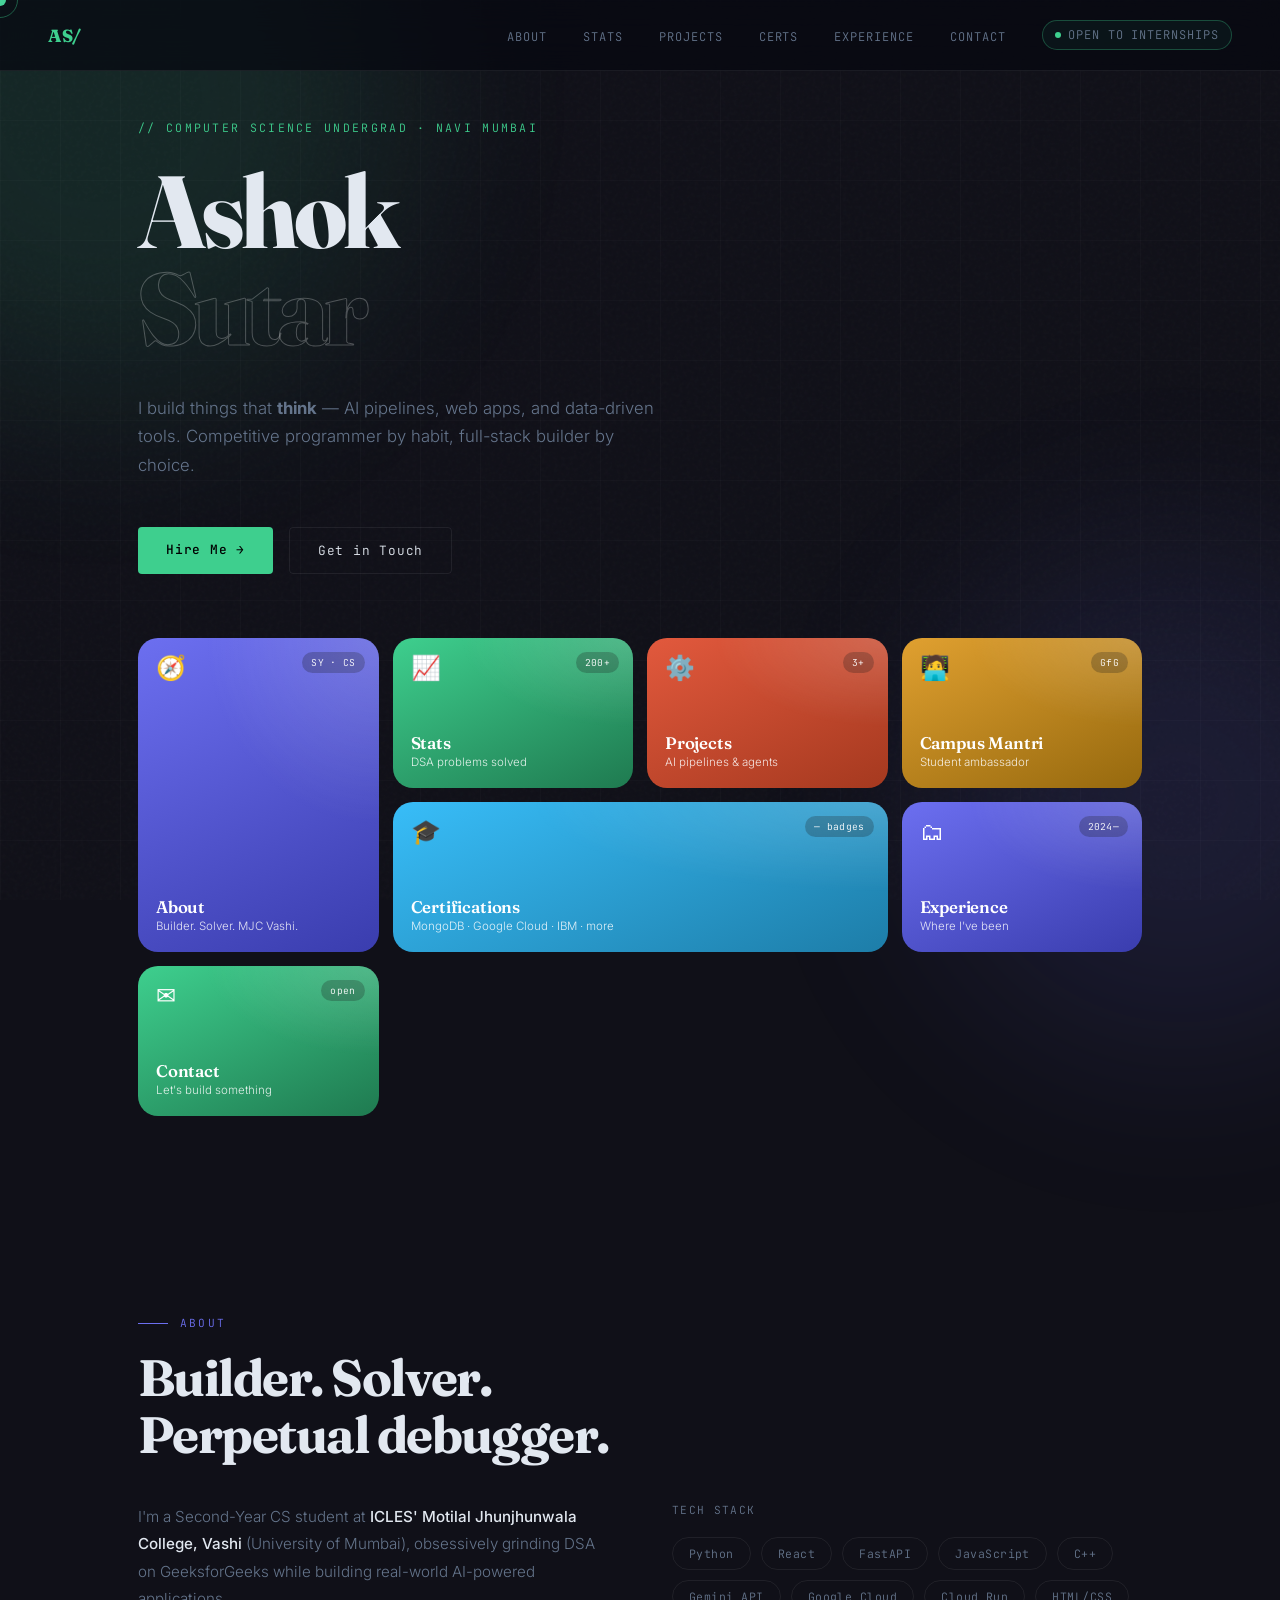
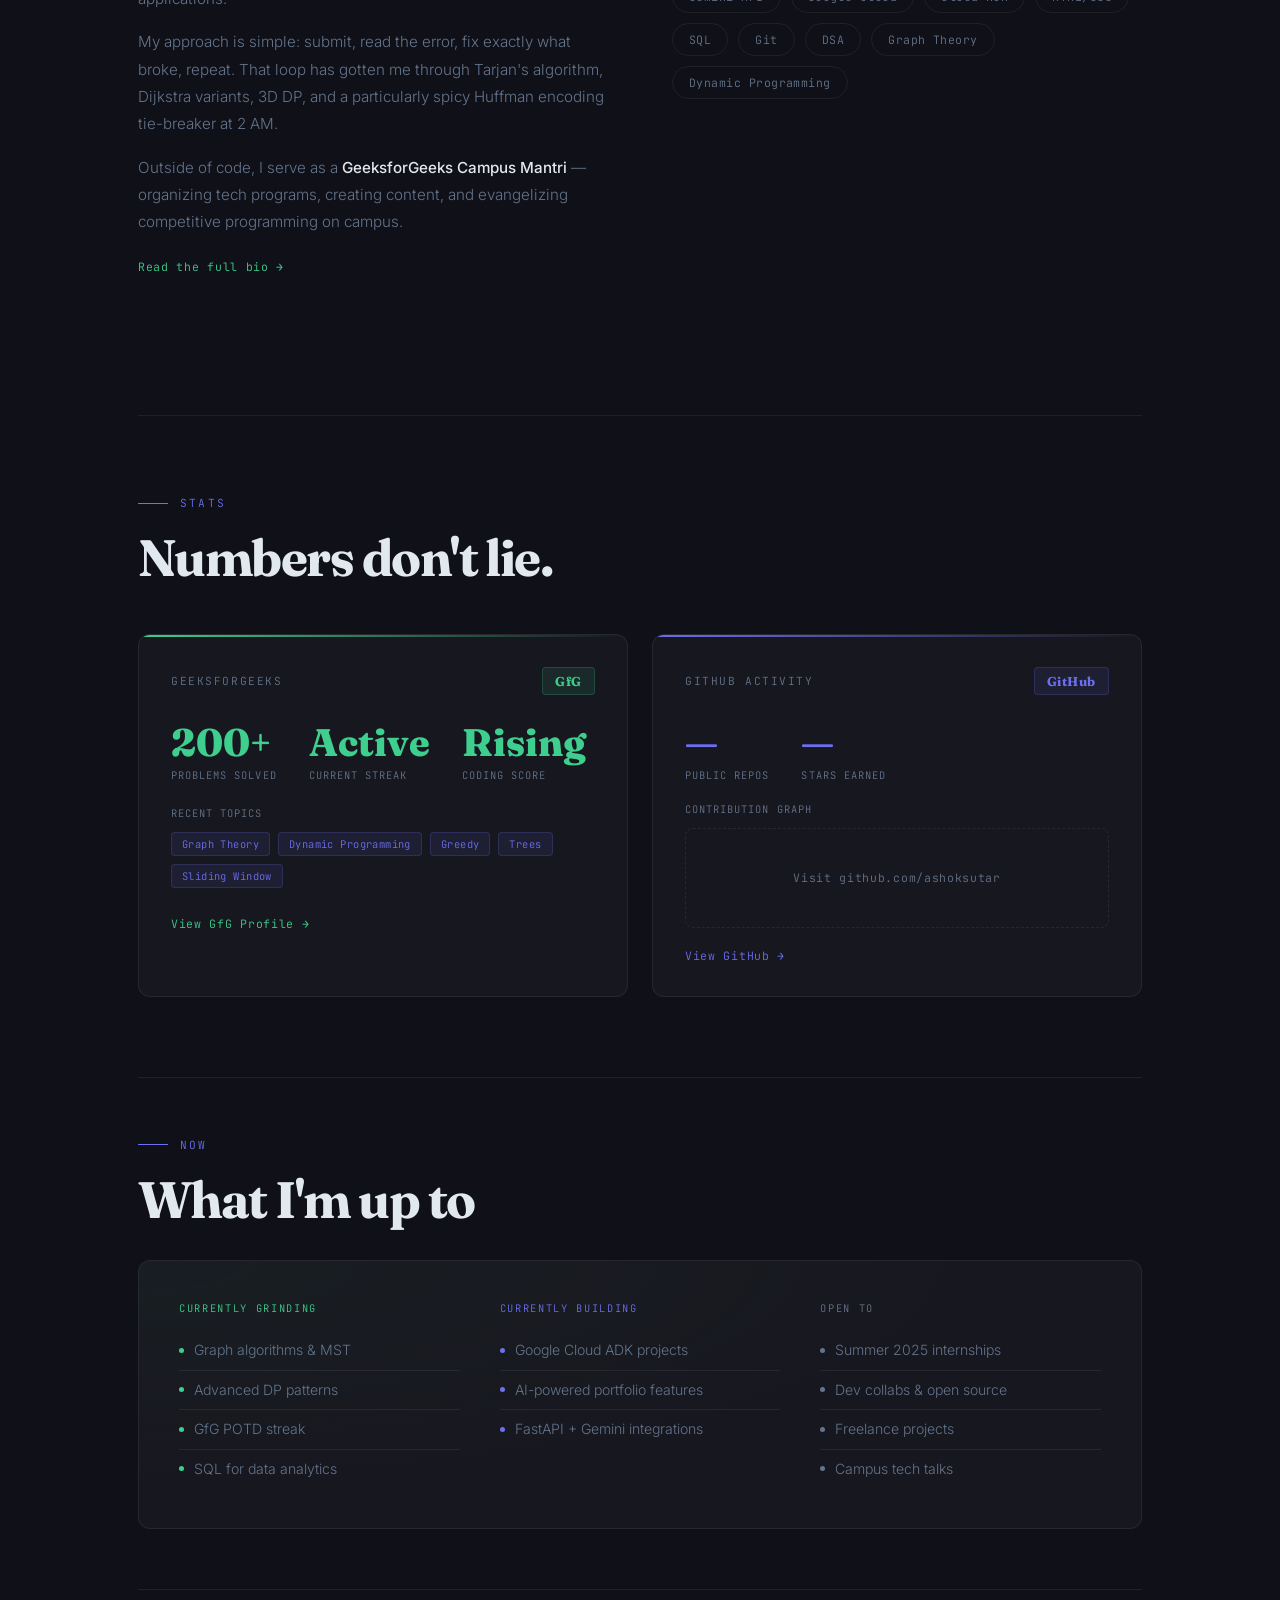
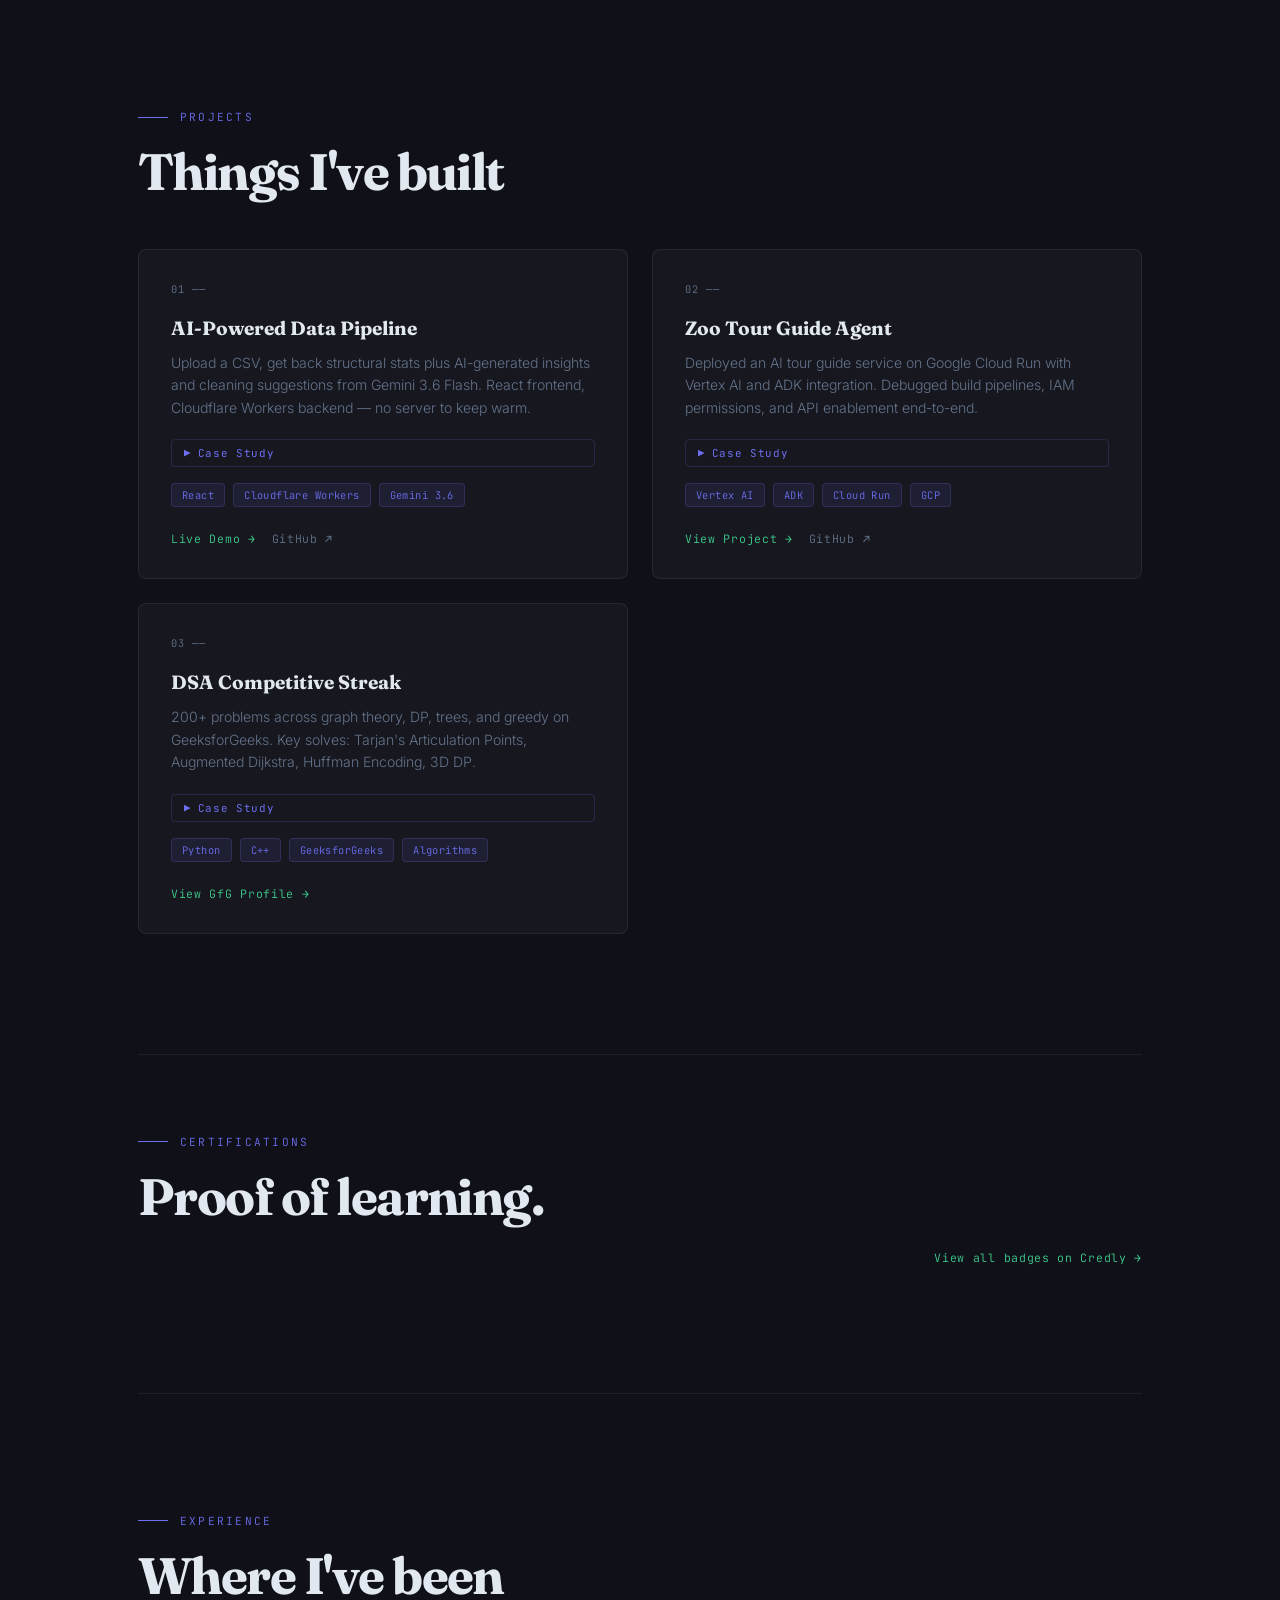
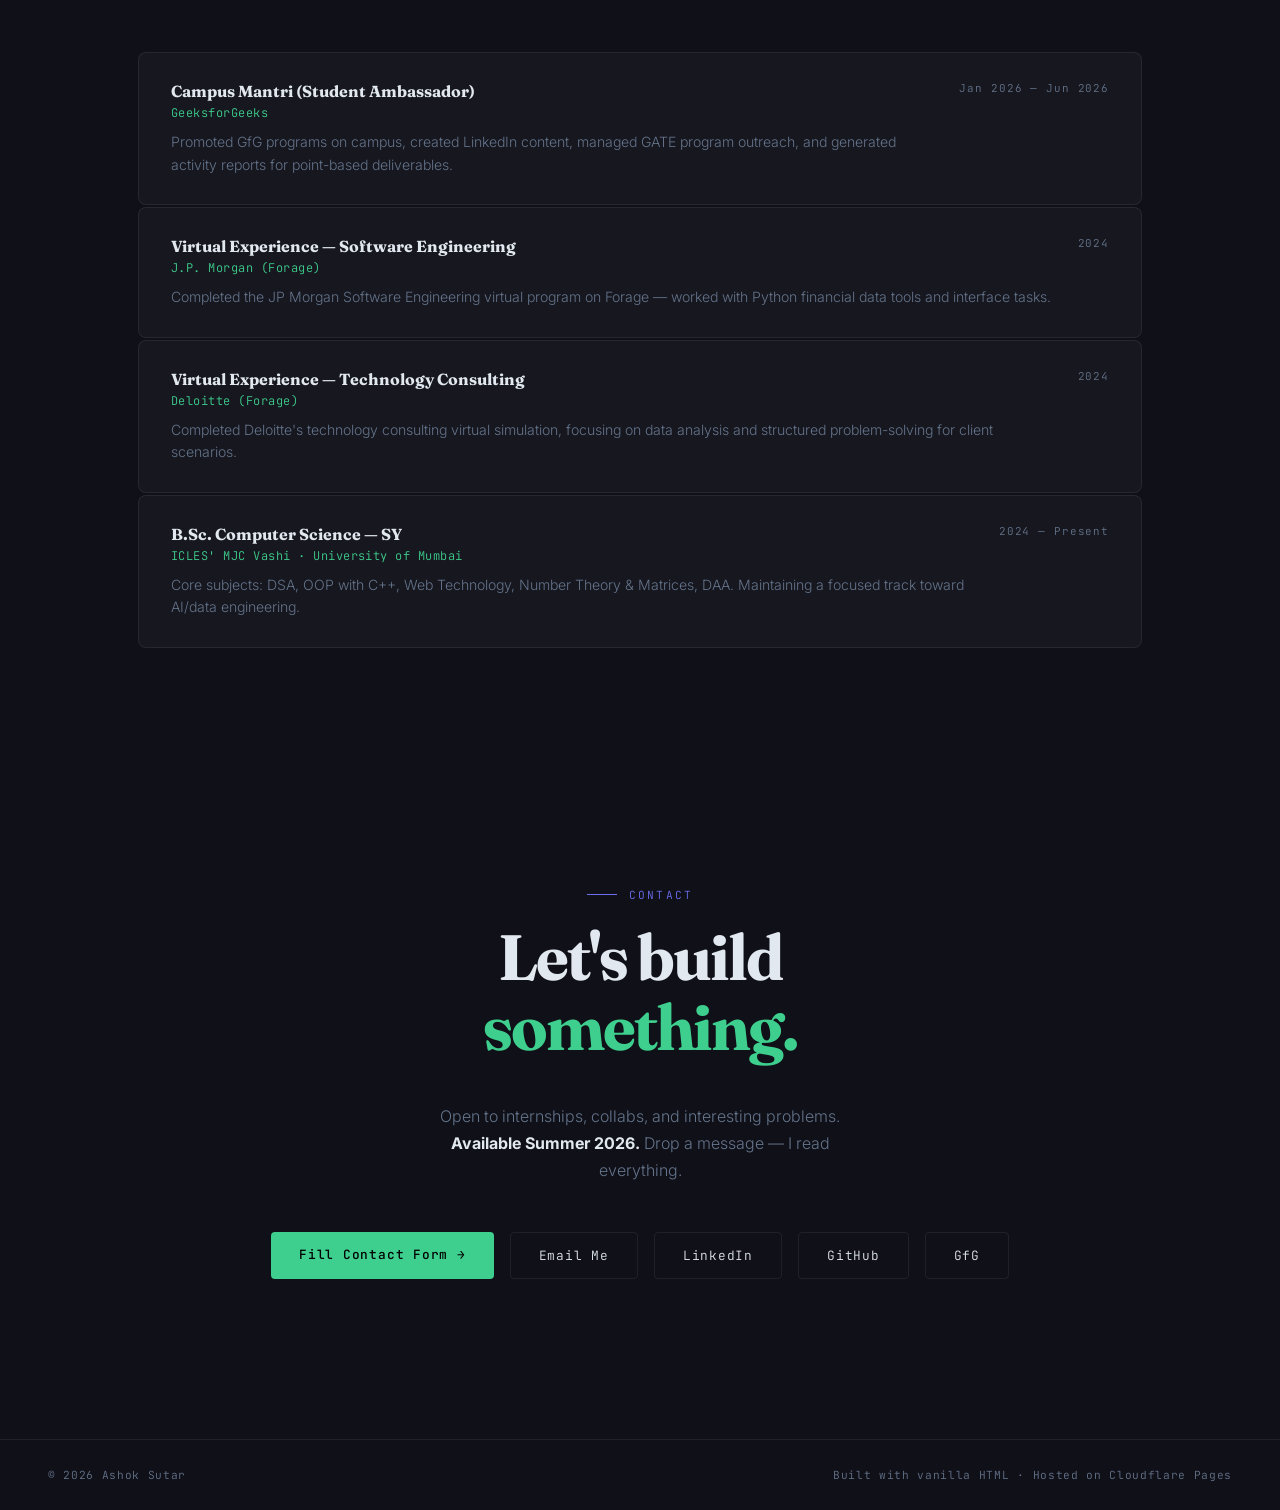
==== commit da107163: "Fix Live Demo captcha redirect silently failing (popup blocker) window.open(url, "_blank", ...) was " ====
--- a/Website Data/index.html
+++ b/Website Data/index.html
@@ -717,6 +717,58 @@
     .project-link.secondary { color: var(--muted); }
     .project-link.secondary:hover { color: var(--text); }
 
+    .turnstile-overlay {
+      display: none;
+      position: fixed;
+      inset: 0;
+      background: rgba(8,8,14,0.72);
+      backdrop-filter: blur(4px);
+      z-index: 999;
+      align-items: center;
+      justify-content: center;
+    }
+    .turnstile-overlay.open { display: flex; }
+    .turnstile-modal {
+      background: #15151f;
+      border: 1px solid var(--border);
+      border-radius: 14px;
+      padding: 32px;
+      max-width: 360px;
+      width: 90%;
+      text-align: center;
+      box-shadow: 0 20px 60px rgba(0,0,0,0.5);
+    }
+    .turnstile-modal h3 {
+      margin: 0 0 8px;
+      font-size: 1.05rem;
+      color: var(--text);
+    }
+    .turnstile-modal p {
+      margin: 0 0 20px;
+      font-size: 0.85rem;
+      color: var(--muted);
+    }
+    .turnstile-widget-wrap {
+      display: flex;
+      justify-content: center;
+      margin-bottom: 16px;
+    }
+    .turnstile-cancel {
+      background: none;
+      border: none;
+      color: var(--muted);
+      font-size: 0.8rem;
+      cursor: pointer;
+      text-decoration: underline;
+    }
+    .turnstile-cancel:hover { color: var(--text); }
+    .turnstile-error {
+      color: #f87171;
+      font-size: 0.8rem;
+      margin-top: 10px;
+      display: none;
+    }
+
     /* CERTIFICATIONS */
     #certifications {
       padding: 80px 48px;
@@ -989,6 +1041,7 @@
       .section-divider { padding: 0 24px; }
     }
   </style>
+  <script src="https://challenges.cloudflare.com/turnstile/v0/api.js" async defer></script>
 </head>
 <body>
 
@@ -1287,7 +1340,7 @@
           <span class="project-tag">Gemini 3.6</span>
         </div>
         <div class="project-links">
-          <a href="https://ai-data-pipeline.ashoksutar393.workers.dev" target="_blank" rel="noopener noreferrer" class="project-link">Live Demo →</a>
+          <a href="#" class="project-link" onclick="showCaptcha('https://ai-data-pipeline.ashoksutar393.workers.dev'); return false;">Live Demo →</a>
           <a href="https://github.com/ashoksutar/ai-data-pipeline" target="_blank" class="project-link secondary">GitHub ↗</a>
         </div>
       </div>
@@ -1501,6 +1554,90 @@
 
     document.querySelectorAll('.reveal').forEach(el => observer.observe(el));
 
+    // Turnstile-gated live demo links
+    let pendingDemoUrl = null;
+    let pendingTab = null;
+    let turnstileRendered = false;
+
+    function showCaptcha(demoUrl) {
+      pendingDemoUrl = demoUrl;
+      // Open the destination tab synchronously, right here inside the
+      // click handler -- this is the only point in the flow that's still
+      // directly inside a user gesture. Everything after this (Turnstile's
+      // own async callback, then the /verify-turnstile fetch) happens on a
+      // later tick, and browsers silently block window.open() called from
+      // there since it's no longer "trusted" as user-initiated. Opening a
+      // blank tab now and pointing it at the real URL later (once
+      // verification succeeds) sidesteps that entirely.
+      pendingTab = window.open('about:blank', '_blank', 'noopener,noreferrer');
+      document.getElementById('turnstile-error').style.display = 'none';
+      document.getElementById('turnstile-overlay').classList.add('open');
+      if (!turnstileRendered && window.turnstile) {
+        turnstile.render('#turnstile-widget');
+        turnstileRendered = true;
+      }
+    }
+
+    function hideCaptcha() {
+      document.getElementById('turnstile-overlay').classList.remove('open');
+      if (turnstileRendered && window.turnstile) {
+        turnstile.reset('#turnstile-widget');
+      }
+      pendingDemoUrl = null;
+      // Cancel (or a failed verification, via onTurnstileError below) can
+      // reach here with a blank tab still open from showCaptcha's
+      // synchronous window.open -- close it instead of leaving an orphaned
+      // about:blank tab hanging around.
+      if (pendingTab && !pendingTab.closed) {
+        pendingTab.close();
+      }
+      pendingTab = null;
+    }
+
+    function onTurnstileSuccess(token) {
+      fetch('https://ai-data-pipeline-backend.ashoksutar393.workers.dev/verify-turnstile', {
+        method: 'POST',
+        headers: { 'Content-Type': 'application/json' },
+        body: JSON.stringify({ token })
+      })
+        .then(r => r.json())
+        .then(data => {
+          if (data.success) {
+            const url = pendingDemoUrl;
+            const tab = pendingTab;
+            // Clear pendingTab before hideCaptcha() runs, since its
+            // cleanup closes whatever's still in pendingTab -- and this
+            // is the one path where we want to keep it open and redirect
+            // it, not close it.
+            pendingTab = null;
+            hideCaptcha();
+            if (tab && !tab.closed) {
+              tab.location.href = url;
+            } else {
+              // Popup was blocked even for the synchronous about:blank
+              // open (rare, but some strict blocker configs still catch
+              // it) -- fall back to a same-tab navigation so the user
+              // still gets to the demo rather than silently nothing.
+              window.location.href = url;
+            }
+          } else {
+            onTurnstileError();
+          }
+        })
+        .catch(onTurnstileError);
+    }
+
+    function onTurnstileError() {
+      document.getElementById('turnstile-error').style.display = 'block';
+      if (turnstileRendered && window.turnstile) {
+        turnstile.reset('#turnstile-widget');
+      }
+      if (pendingTab && !pendingTab.closed) {
+        pendingTab.close();
+      }
+      pendingTab = null;
+    }
+
     // Case study toggle
     function toggleCase(btn) {
       const body = btn.nextElementSibling;
@@ -1589,5 +1726,17 @@
 
     loadCertifications();
   </script>
+  <div class="turnstile-overlay" id="turnstile-overlay">
+    <div class="turnstile-modal">
+      <h3>Quick check before you continue</h3>
+      <p>Verifying you're human helps keep the demo available for everyone.</p>
+      <div class="turnstile-widget-wrap">
+        <div class="cf-turnstile" id="turnstile-widget" data-sitekey="0x4AAAAAAEeAtDX2Riaufao7" data-callback="onTurnstileSuccess" data-error-callback="onTurnstileError"></div>
+      </div>
+      <button class="turnstile-cancel" onclick="hideCaptcha()">Cancel</button>
+      <div class="turnstile-error" id="turnstile-error">Verification failed. Please try again.</div>
+    </div>
+  </div>
+
 </body>
 </html>
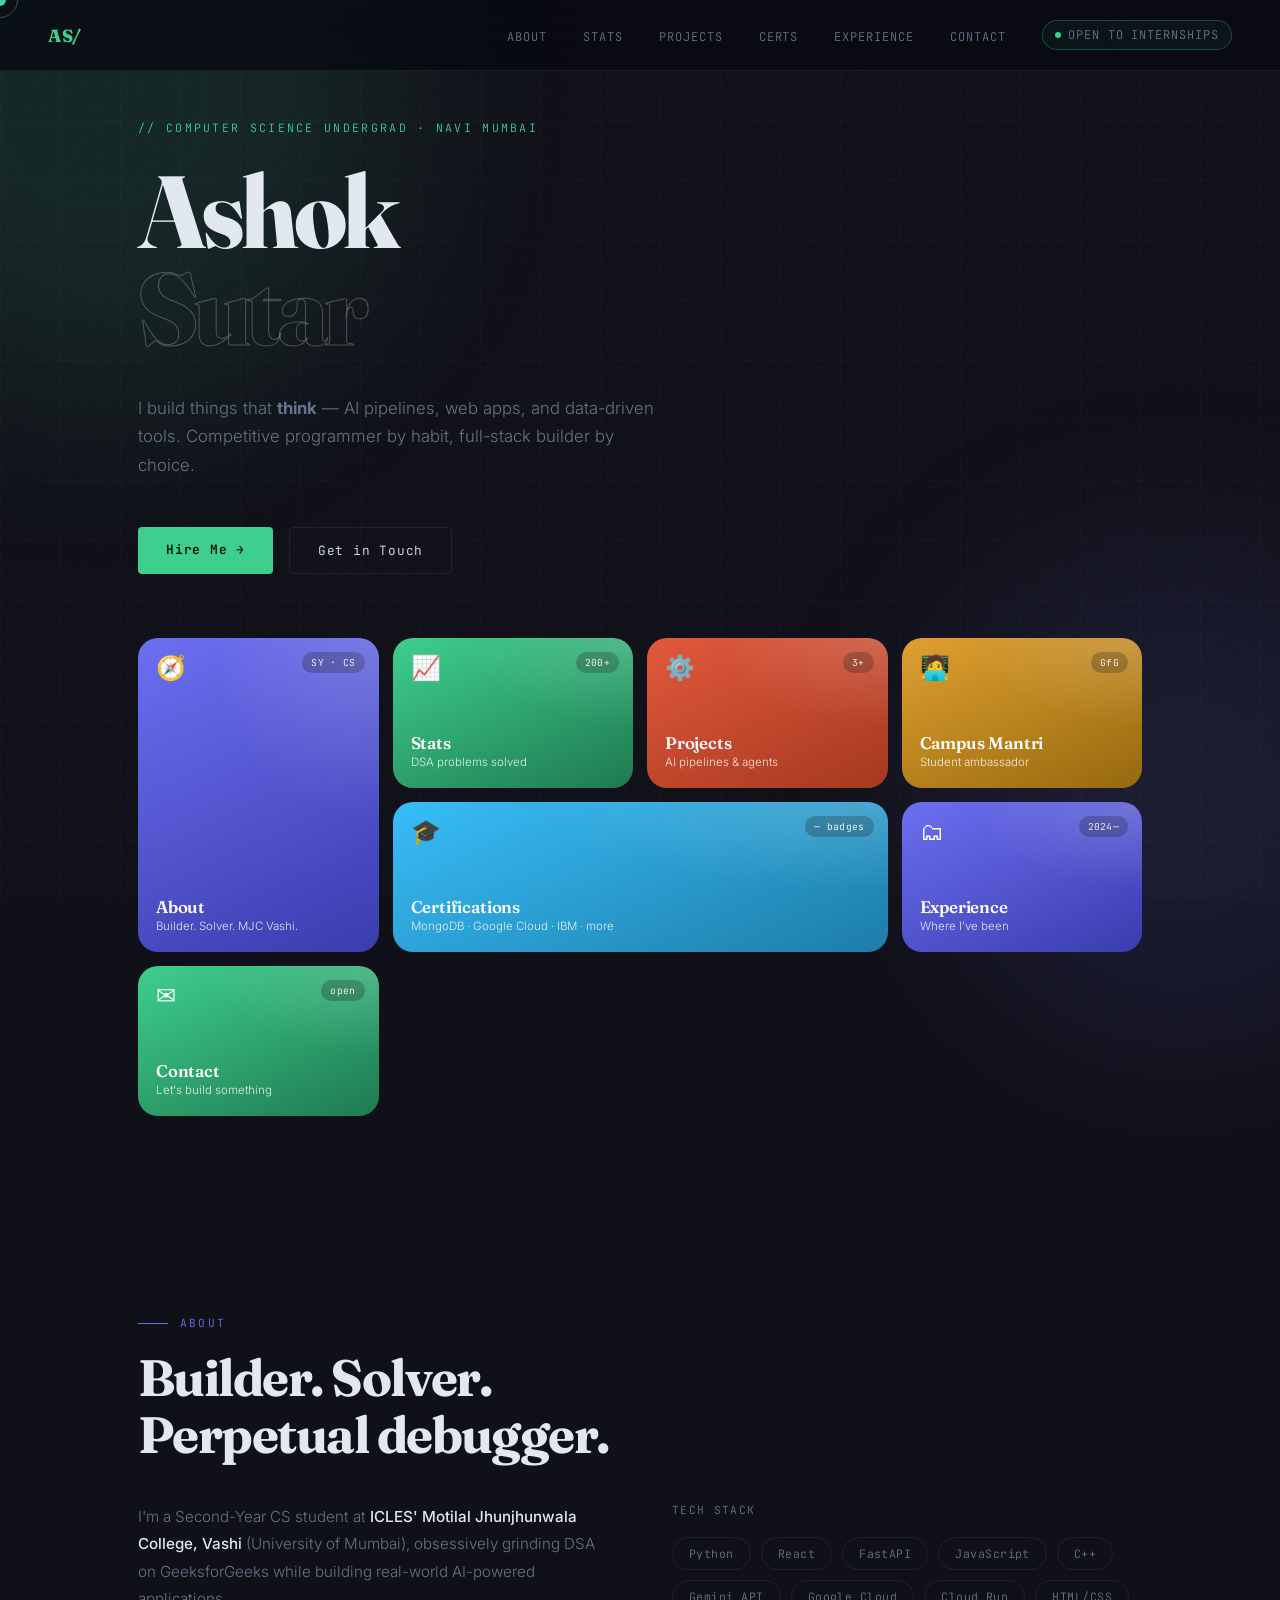
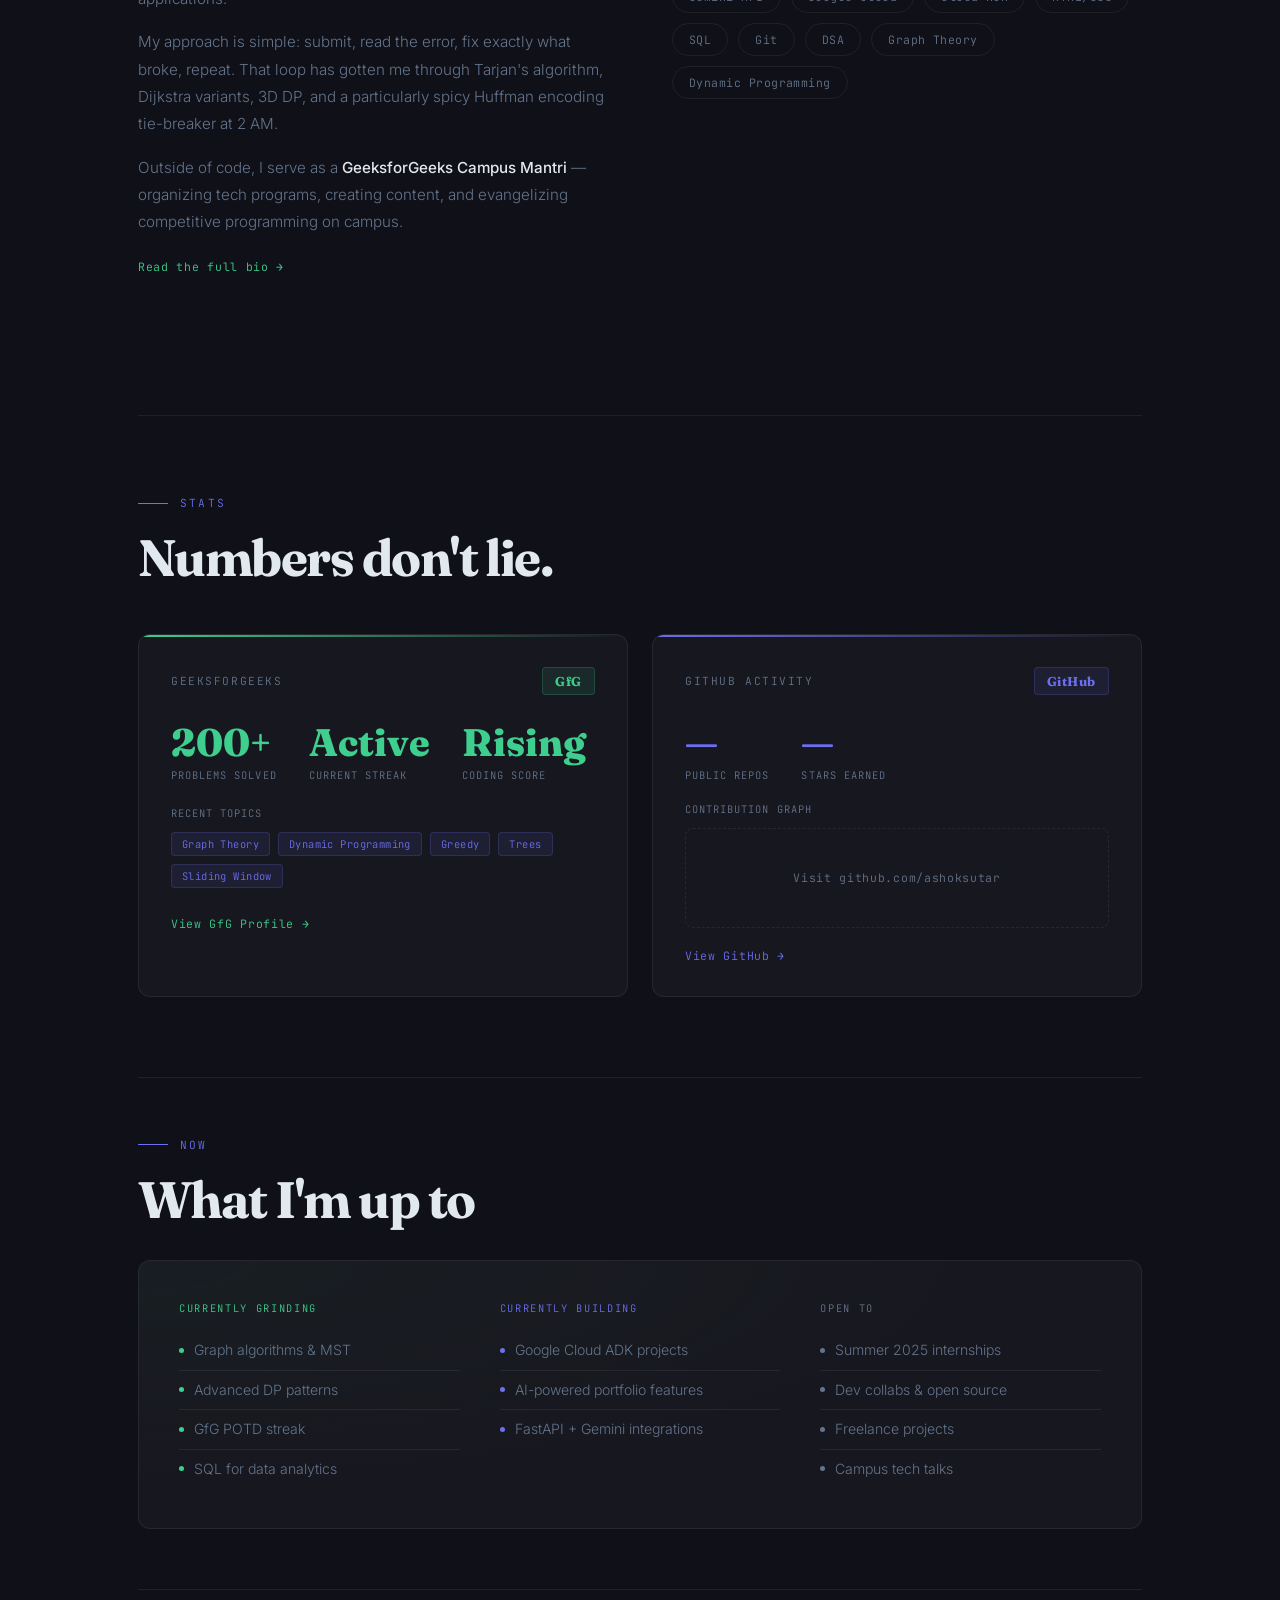
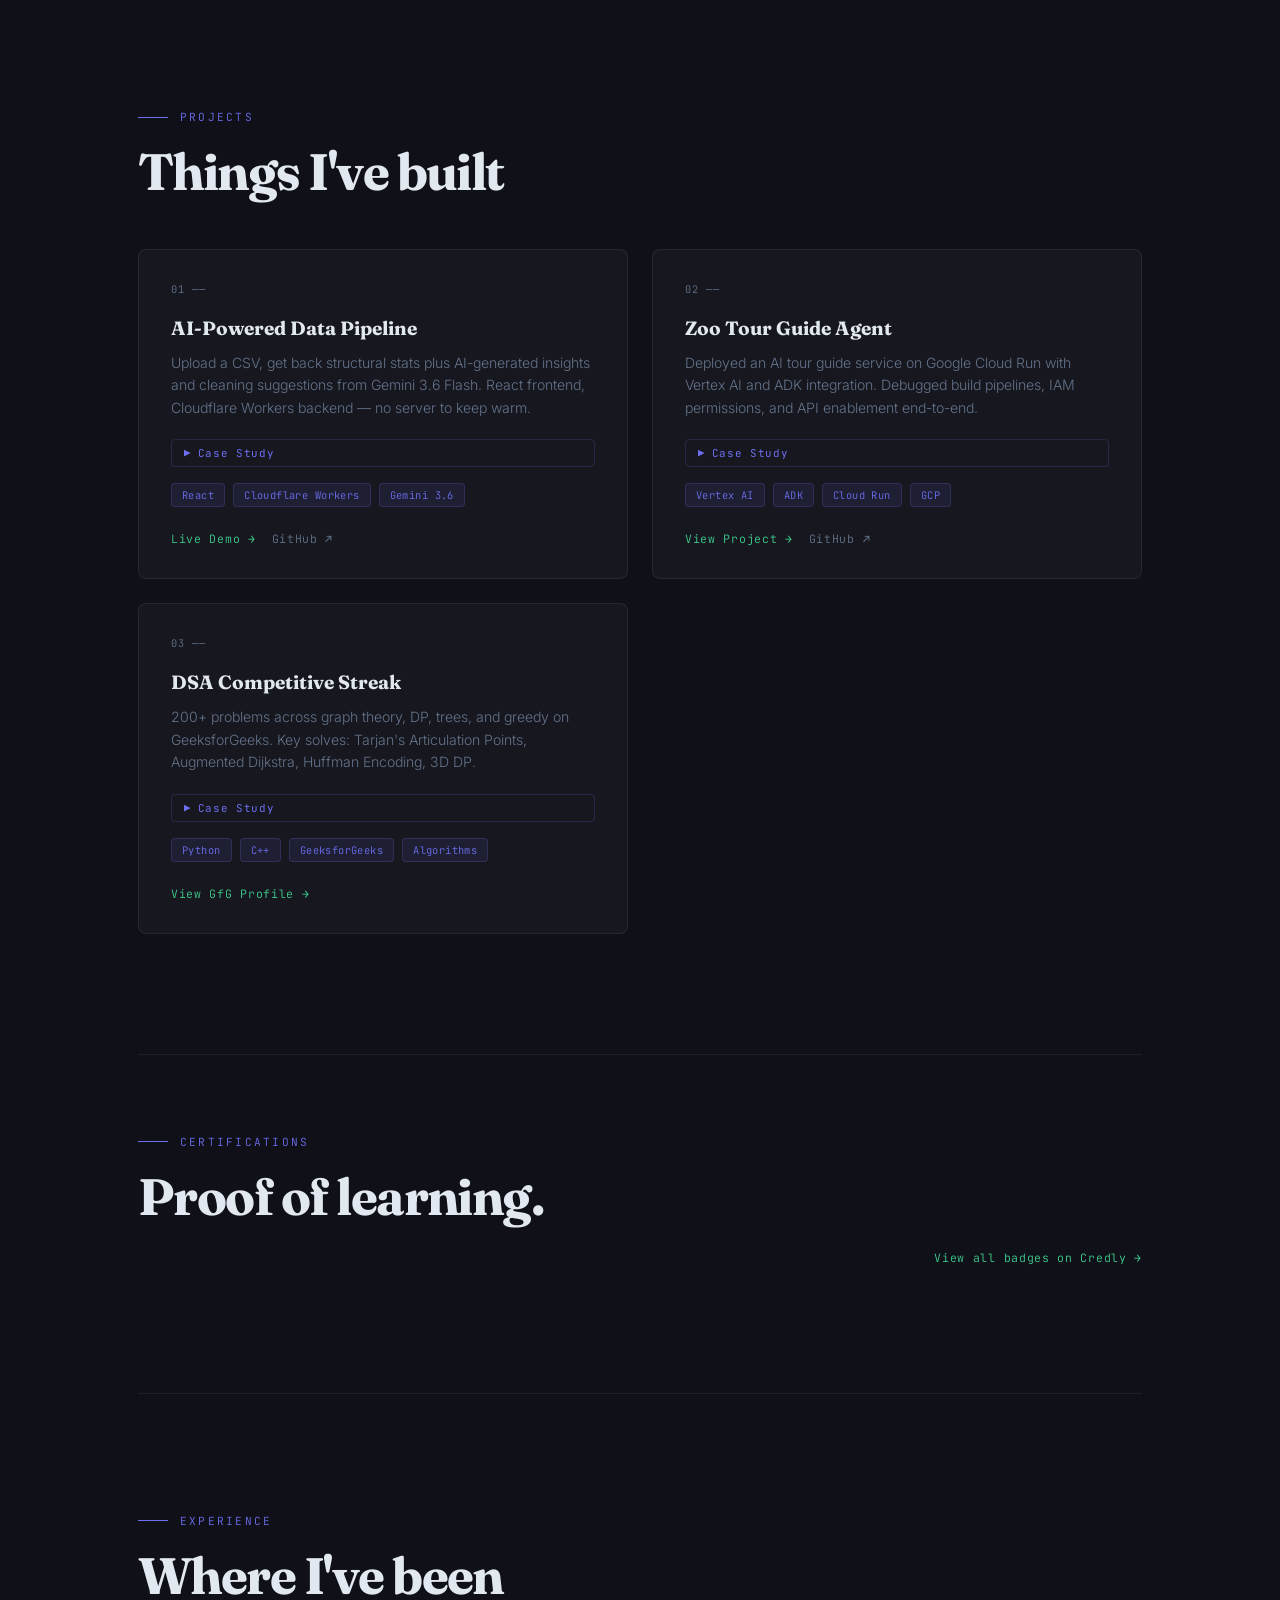
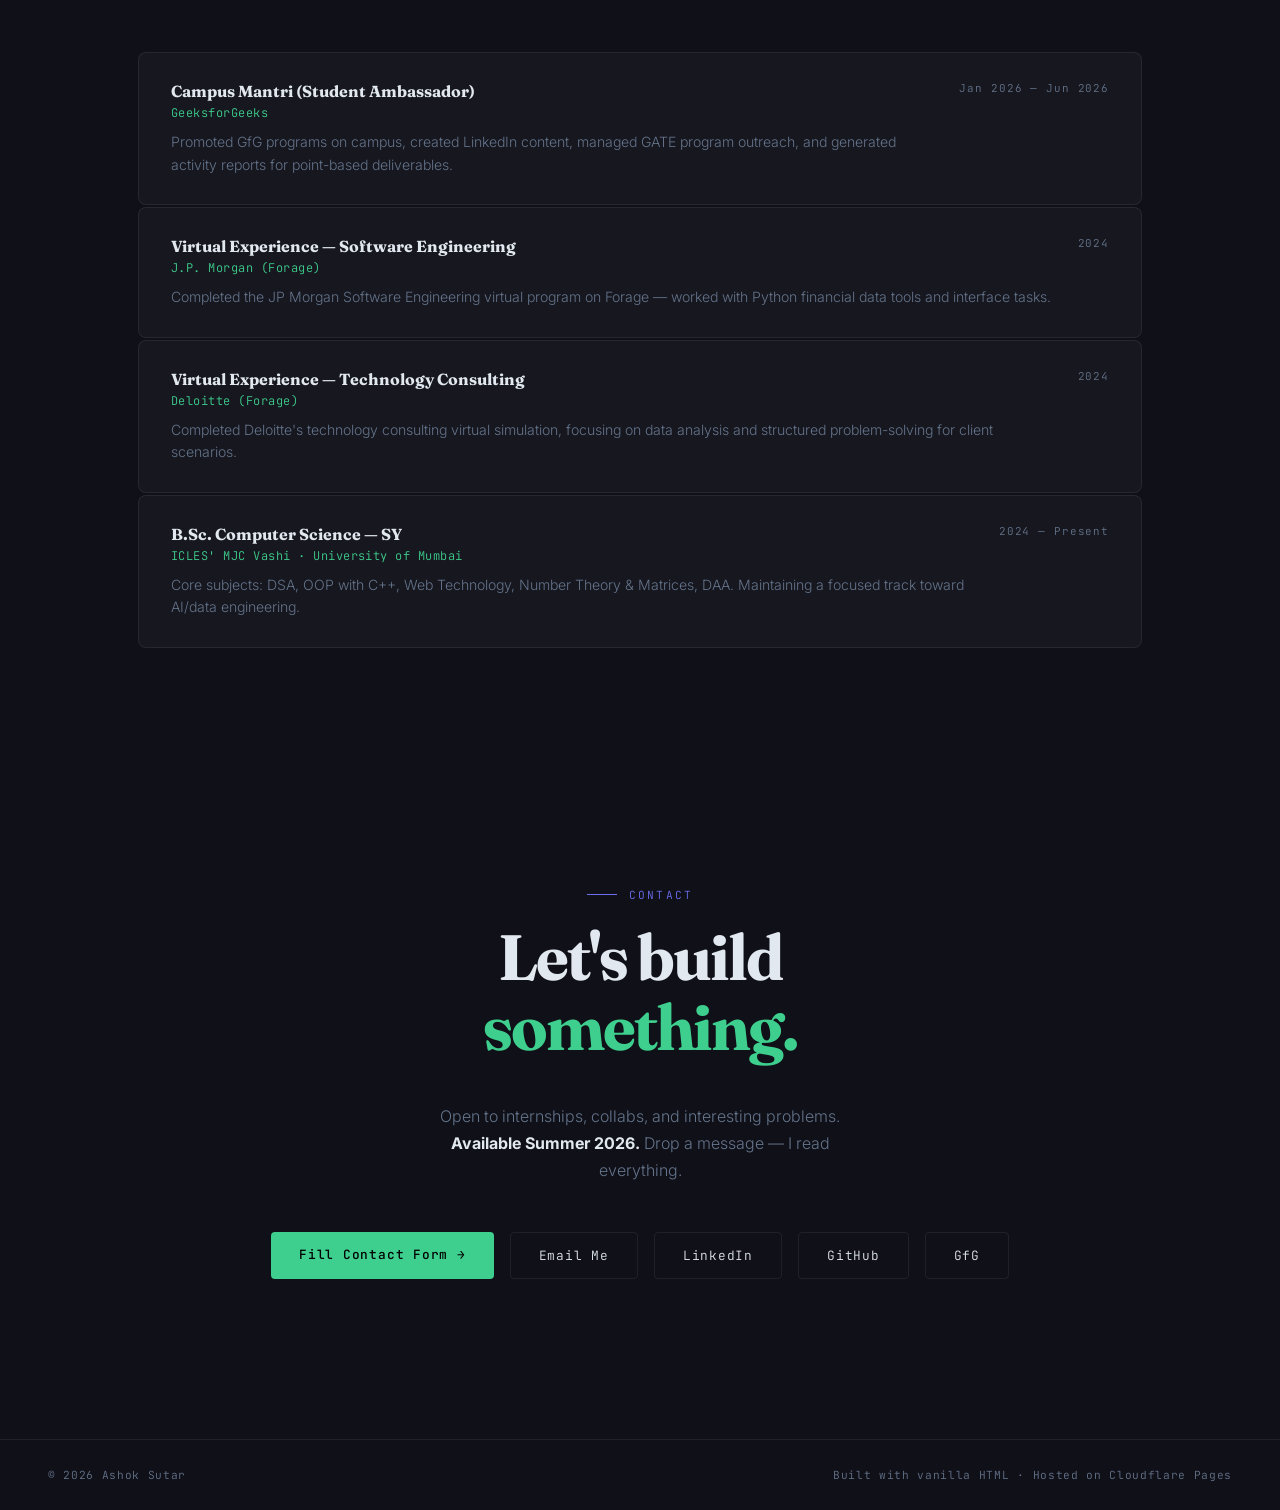
==== commit dfe696d8: "Fix redirect to ashoksutar.me/null by disabling Turnstile auto-render Root cause of both the origina" ====
--- a/Website Data/index.html
+++ b/Website Data/index.html
@@ -1041,7 +1041,7 @@
       .section-divider { padding: 0 24px; }
     }
   </style>
-  <script src="https://challenges.cloudflare.com/turnstile/v0/api.js" async defer></script>
+  <script src="https://challenges.cloudflare.com/turnstile/v0/api.js?render=explicit" async defer></script>
 </head>
 <body>
 
@@ -1573,7 +1573,22 @@
       document.getElementById('turnstile-error').style.display = 'none';
       document.getElementById('turnstile-overlay').classList.add('open');
       if (!turnstileRendered && window.turnstile) {
-        turnstile.render('#turnstile-widget');
+        // Pass config explicitly rather than relying on data-* attributes
+        // on the container (Cloudflare's own recommendation for widgets
+        // that render on-demand rather than always being present at page
+        // load) -- this, combined with the api.js render=explicit query
+        // param above, ensures the widget only ever runs a challenge when
+        // showCaptcha() actually calls render(), never automatically on
+        // page load. An implicit auto-render (which the previous
+        // data-sitekey attribute enabled, even inside this hidden modal)
+        // was firing onTurnstileSuccess before pendingDemoUrl/pendingTab
+        // were ever set by an actual click, which is what caused the
+        // redirect to ashoksutar.me/null.
+        turnstile.render('#turnstile-widget', {
+          sitekey: '0x4AAAAAAEeAtDX2Riaufao7',
+          callback: onTurnstileSuccess,
+          'error-callback': onTurnstileError,
+        });
         turnstileRendered = true;
       }
     }
@@ -1731,7 +1746,7 @@
       <h3>Quick check before you continue</h3>
       <p>Verifying you're human helps keep the demo available for everyone.</p>
       <div class="turnstile-widget-wrap">
-        <div class="cf-turnstile" id="turnstile-widget" data-sitekey="0x4AAAAAAEeAtDX2Riaufao7" data-callback="onTurnstileSuccess" data-error-callback="onTurnstileError"></div>
+        <div id="turnstile-widget"></div>
       </div>
       <button class="turnstile-cancel" onclick="hideCaptcha()">Cancel</button>
       <div class="turnstile-error" id="turnstile-error">Verification failed. Please try again.</div>
